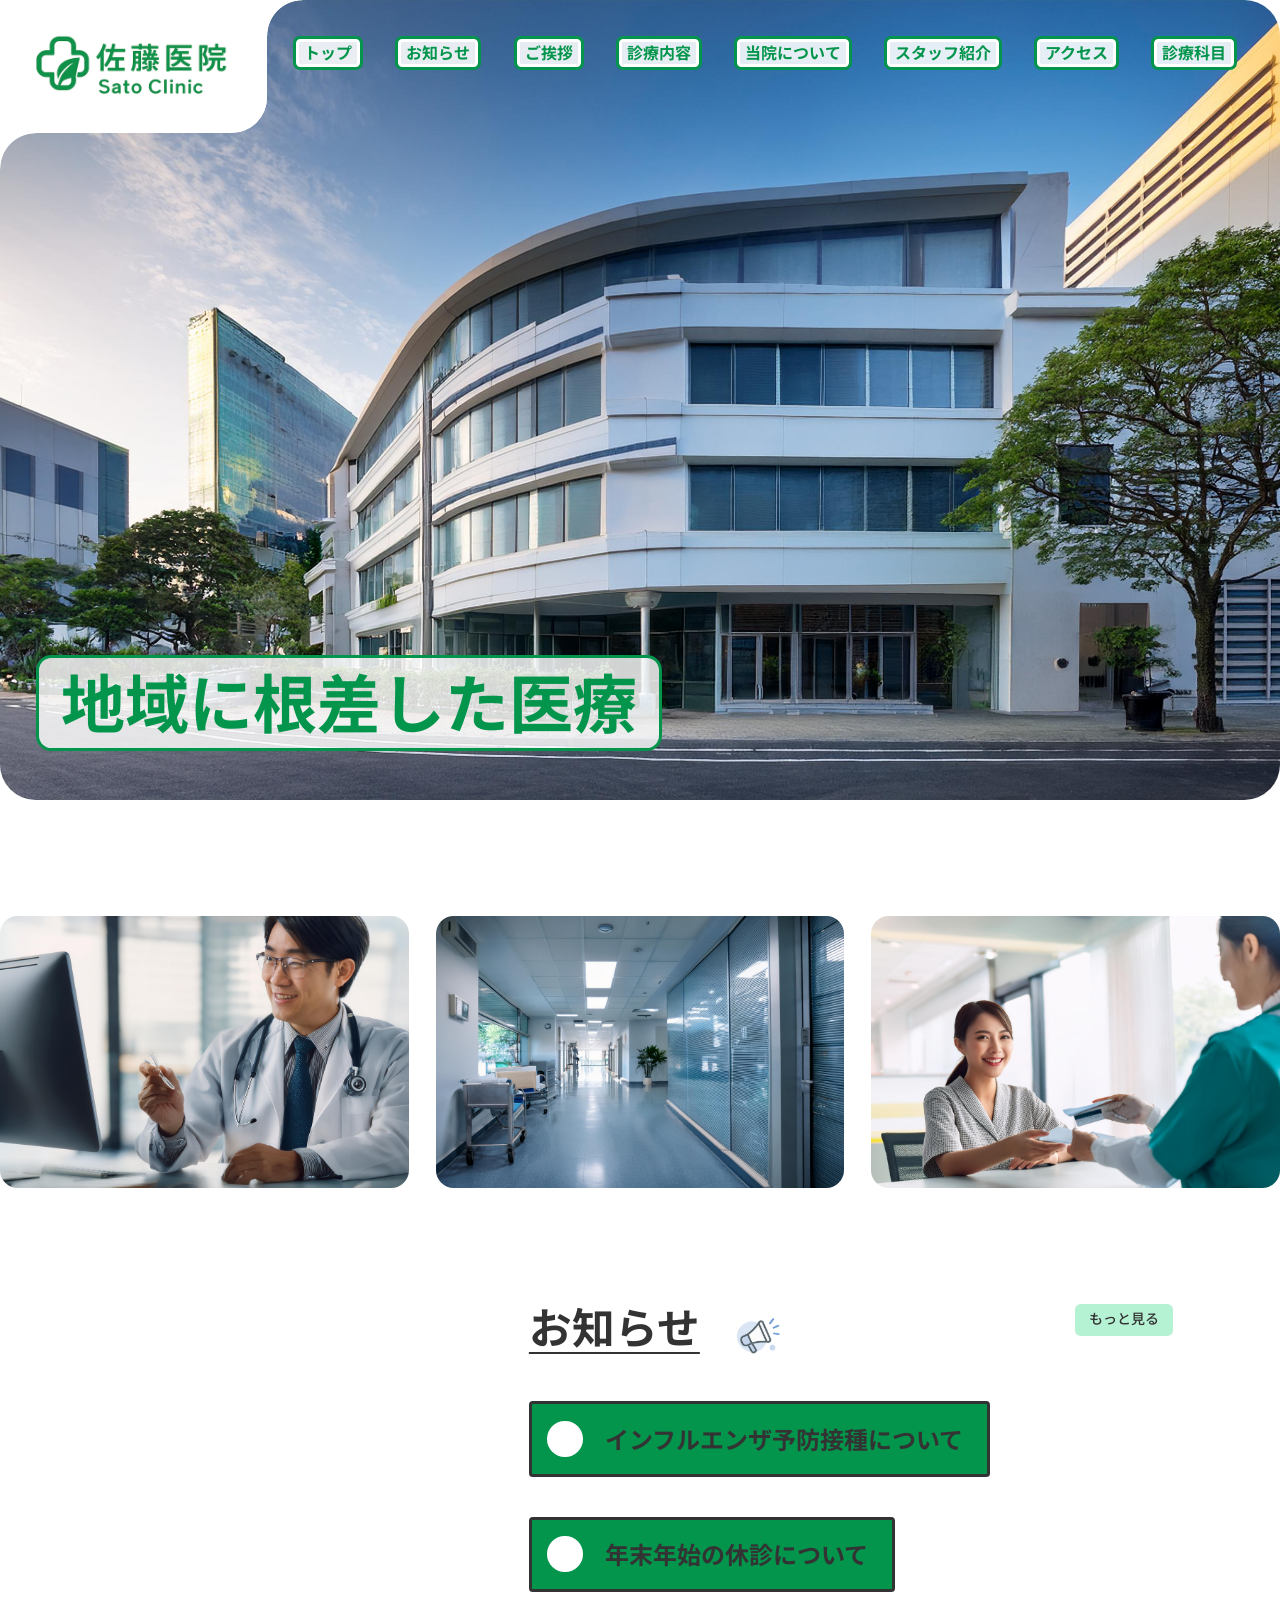
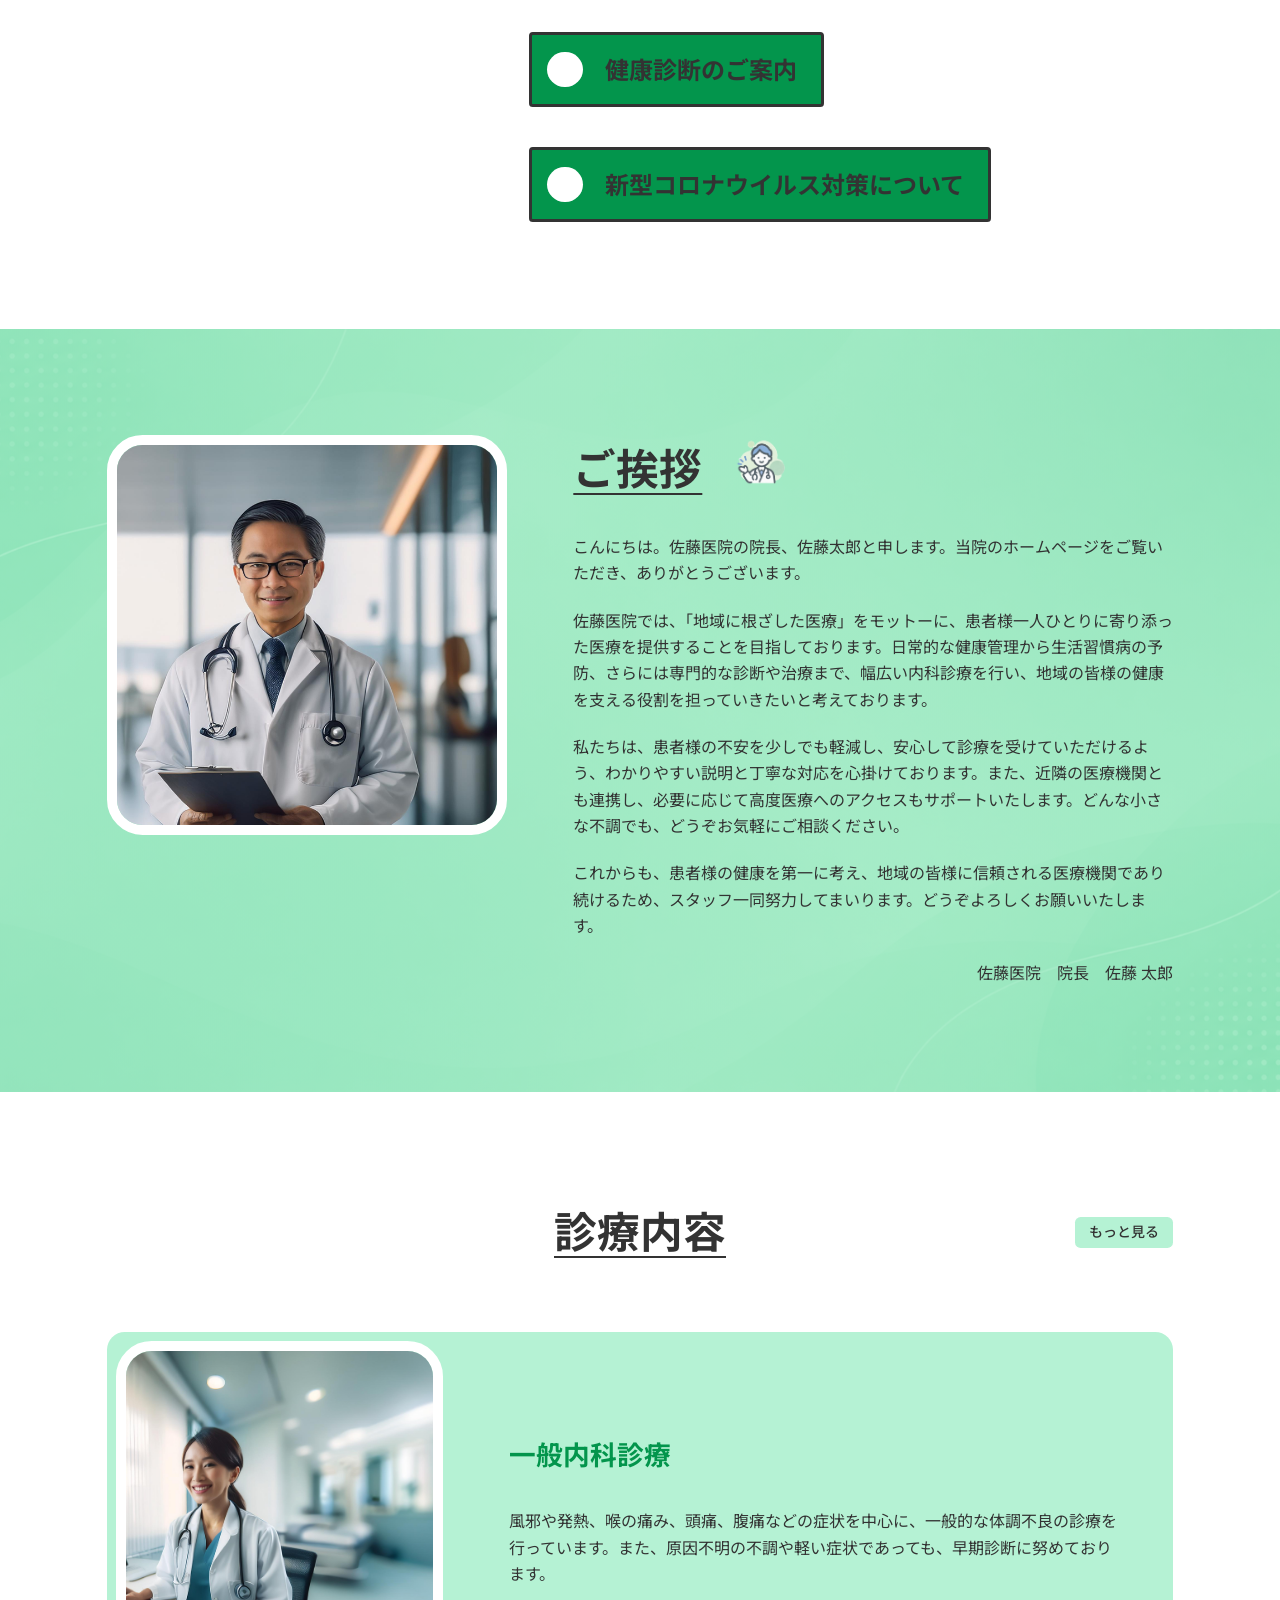
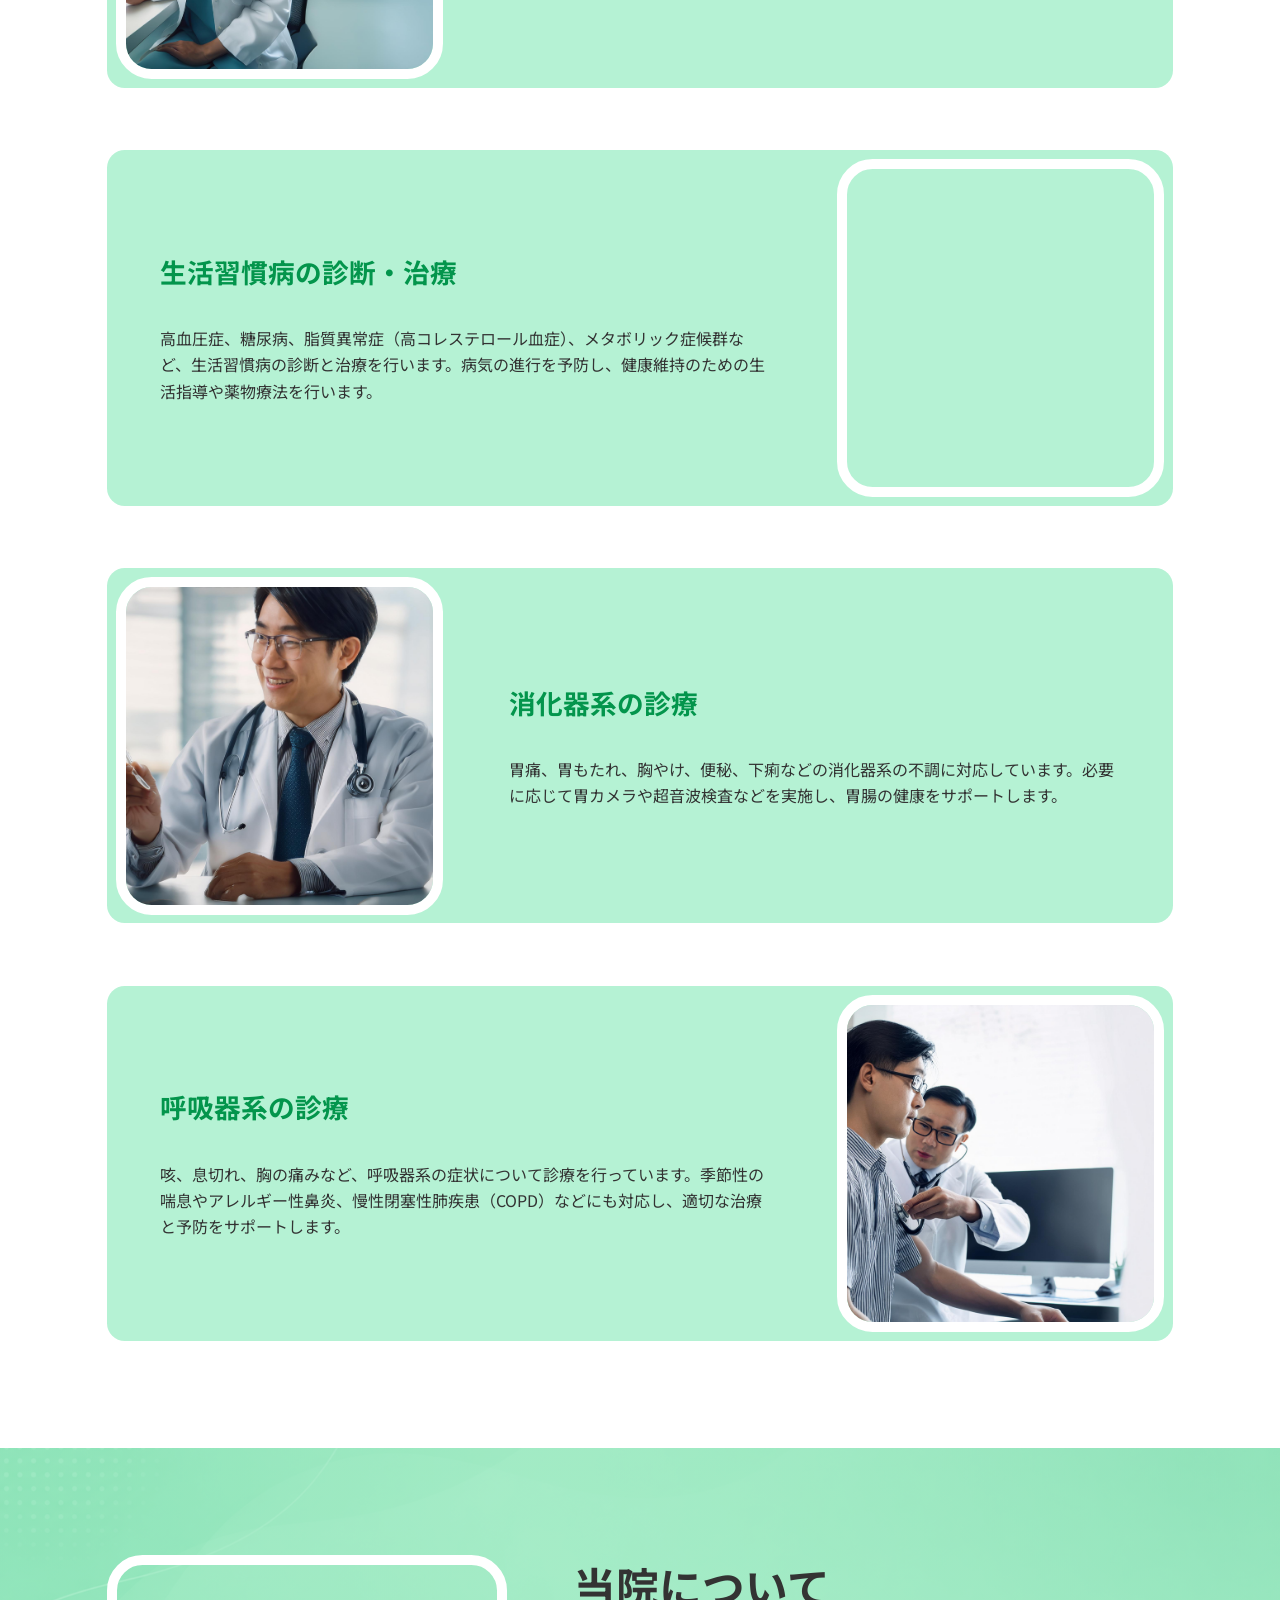
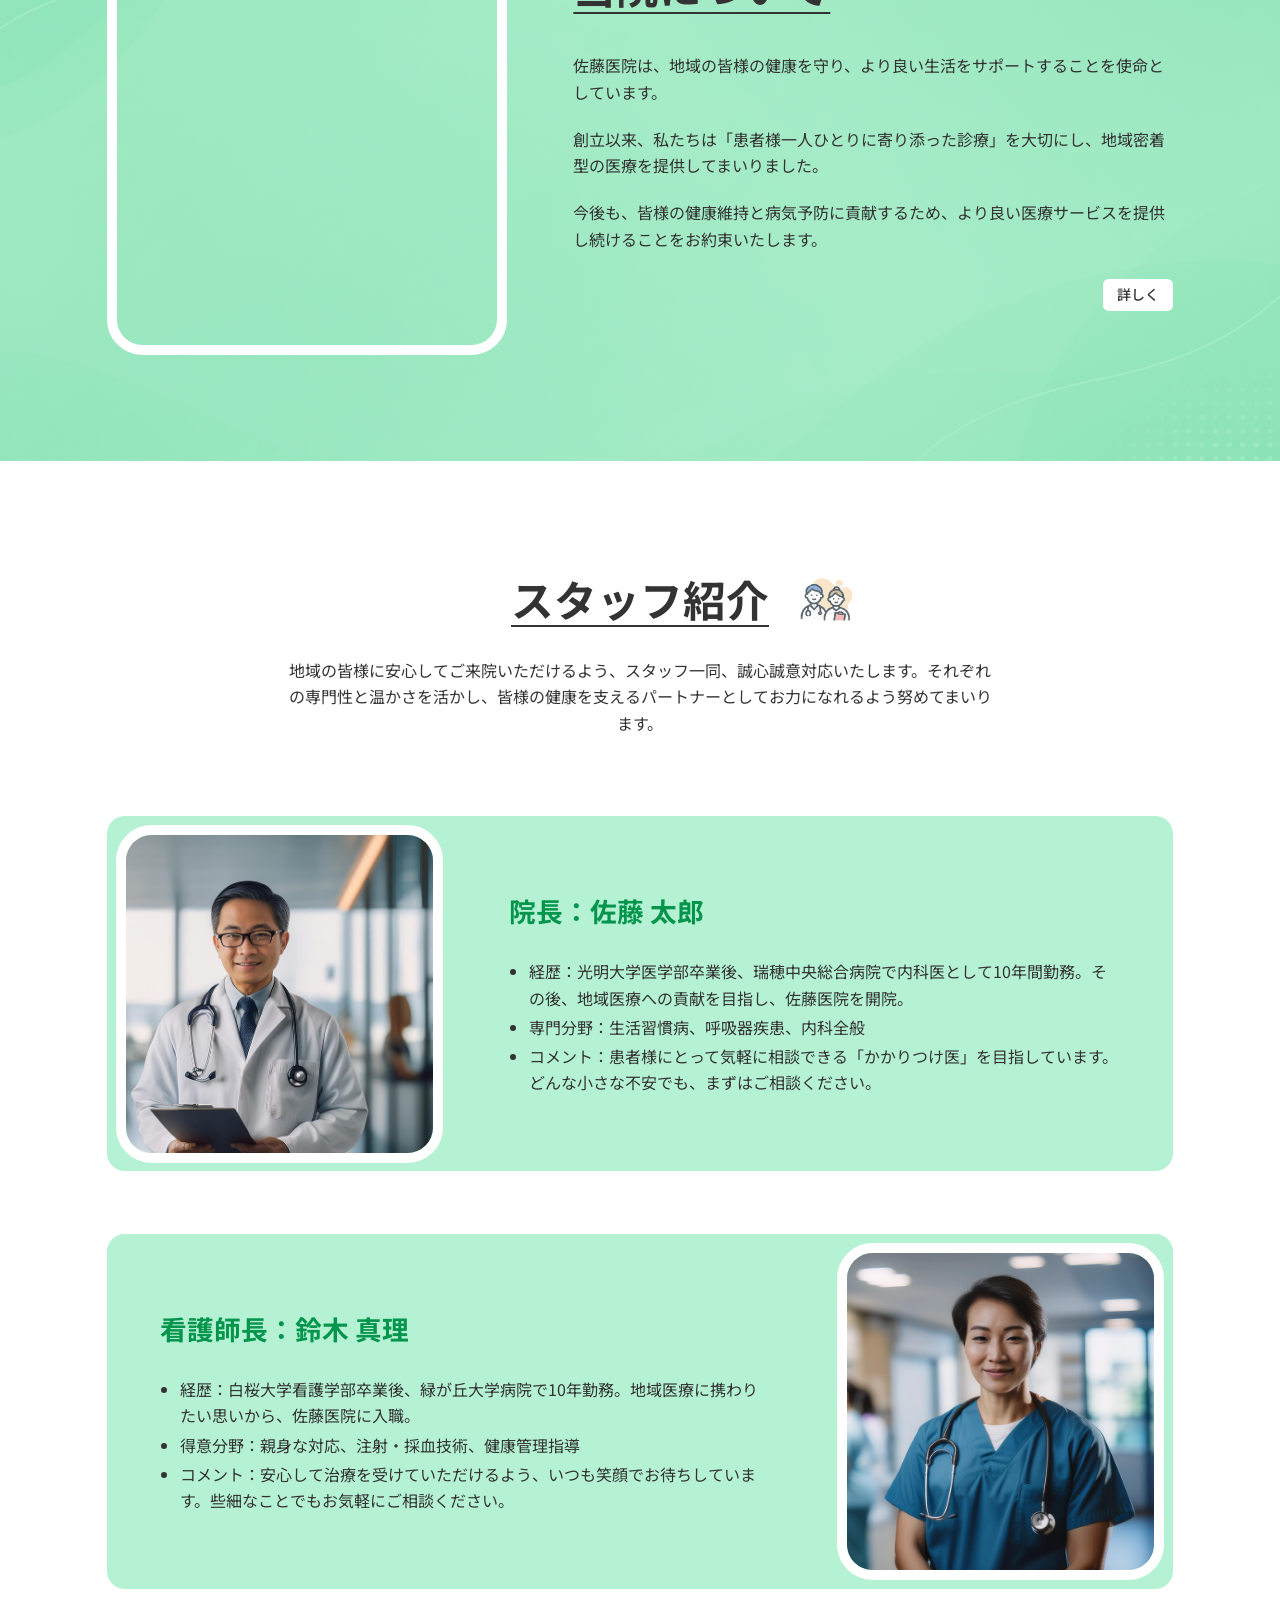
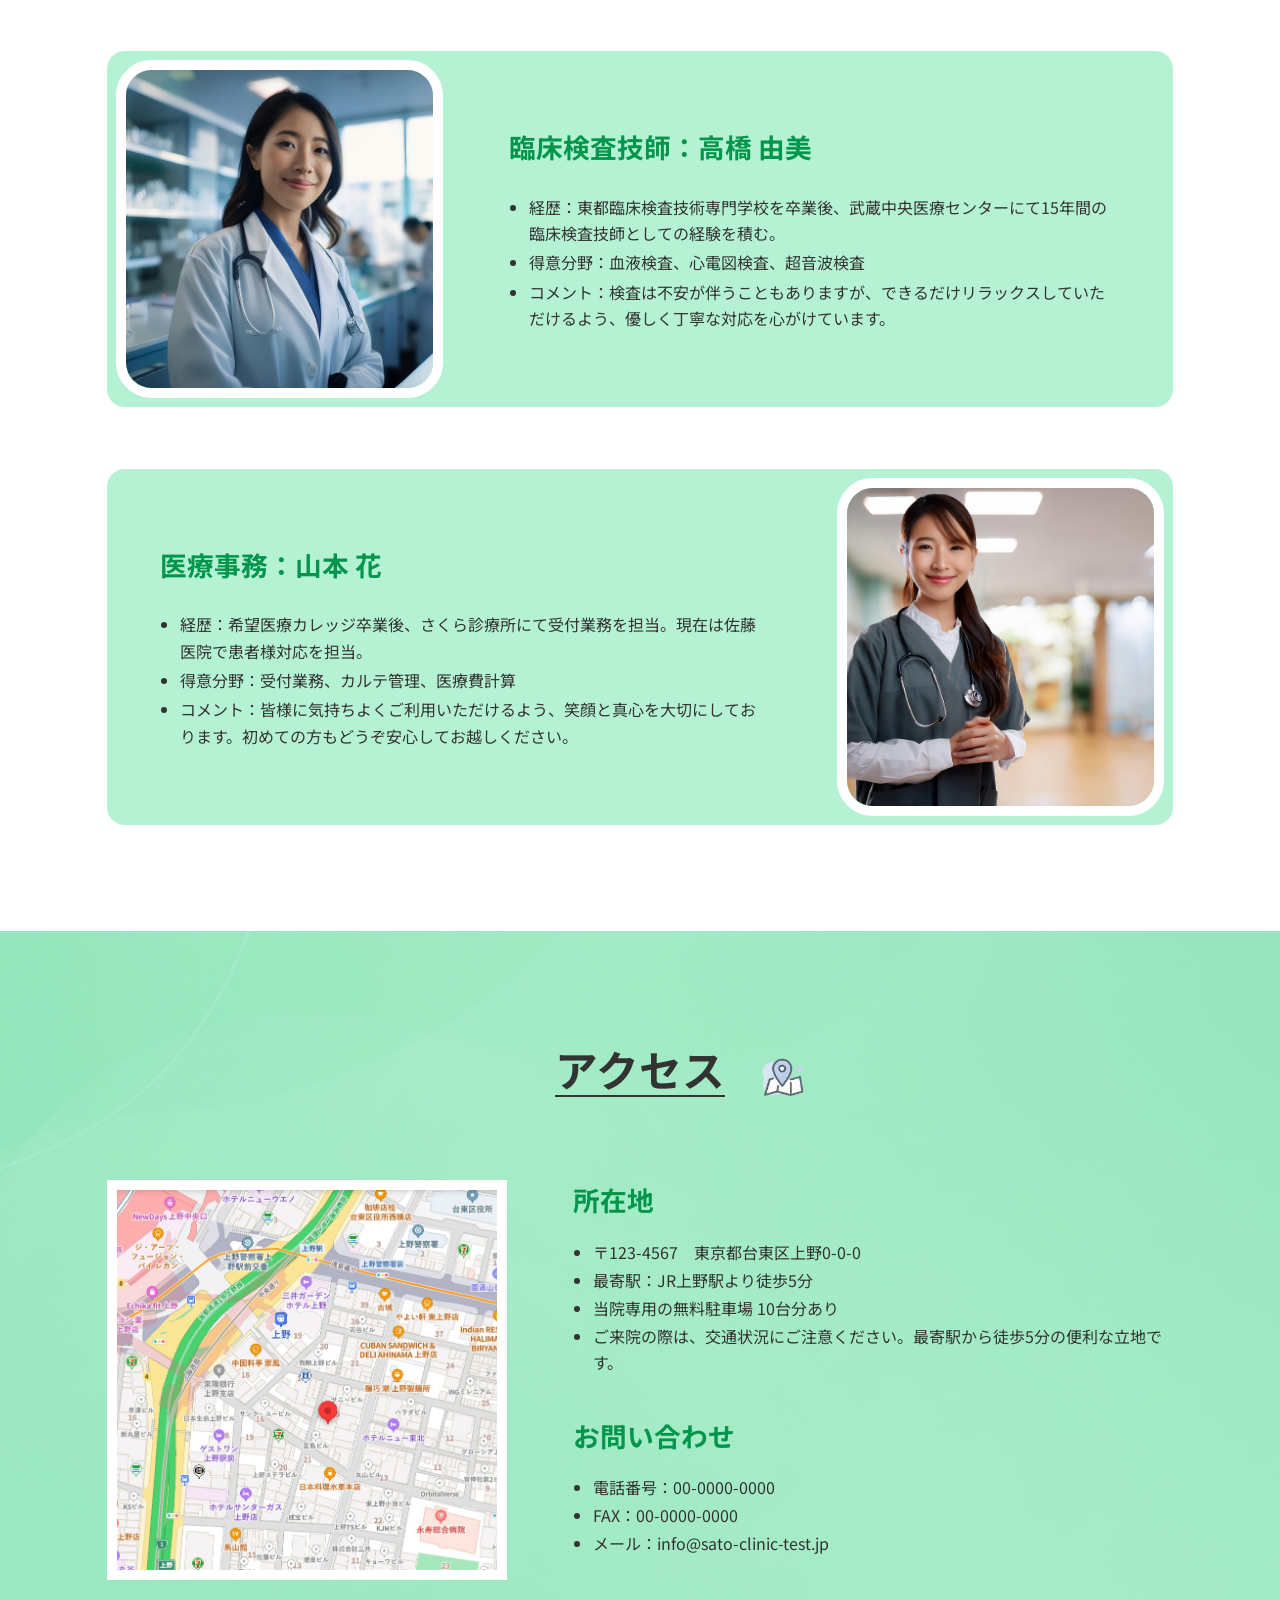
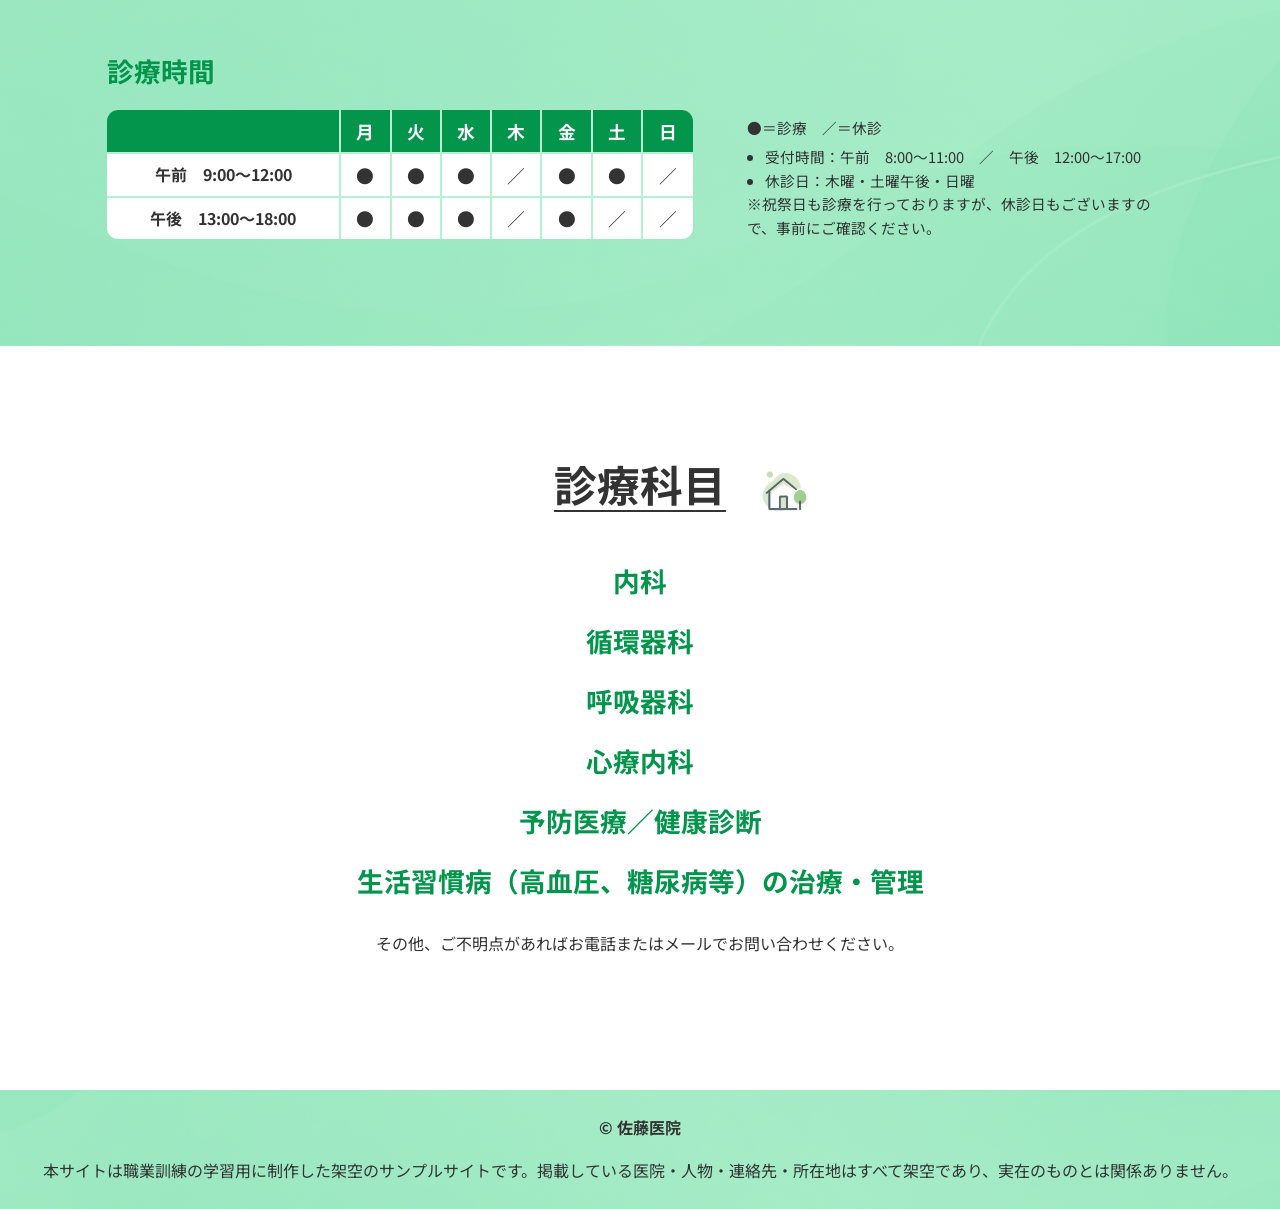
==== index.html @ 30ee6adb "スマホカルーセル化、デスクトップ版はフェードアップ化" ====
<!DOCTYPE html>
<html lang="ja">

<head>
  <meta charset="UTF-8">
  <meta name="viewport" content="width=device-width, initial-scale=1">
  <meta name="robots" content="noindex, nofollow">
  <meta name="description" content="佐藤医院の診療内容、スタッフ、診療時間・アクセスをご紹介する、職業訓練用の架空サンプルサイトです。">
  <title>佐藤医院 | 地域に根差した医療</title>
  <link rel="icon" href="./assets/images/Logo/logo.png" type="image/png">
  <link rel="stylesheet" href="./css/style.css">
  <script src="./assets/js/script.js" defer></script>
</head>

<body>
  <a class="skip-link" href="#main-content">本文へ移動</a>
  <header class="site-header">
    <a class="brand" href="#top" aria-label="佐藤医院 トップへ"><img src="./assets/images/Logo/logo.png" alt="佐藤医院 Sato Clinic"
        width="500" height="150" decoding="async"></a>
    <nav class="desktop-nav" aria-label="メインメニュー">
      <ul>
        <li><a href="#top">トップ</a></li>
        <li><a href="#news">お知らせ</a></li>
        <li><a href="#greeting">ご挨拶</a></li>
        <li><a href="#services">診療内容</a></li>
        <li><a href="#about">当院について</a></li>
        <li><a href="#staff">スタッフ紹介</a></li>
        <li><a href="#access">アクセス</a></li>
        <li><a href="#departments">診療科目</a></li>
      </ul>
    </nav>
    <details class="mobile-menu">
      <summary class="menu-trigger"><span class="visually-hidden">メニューを開閉</span><span class="menu-bars"
          aria-hidden="true"></span></summary>
      <nav class="mobile-nav" aria-label="スマホ用メニュー">
        <ul>
          <li><a href="#top">トップ</a></li>
          <li><a href="#news">お知らせ</a></li>
          <li><a href="#greeting">ご挨拶</a></li>
          <li><a href="#services">診療内容</a></li>
          <li><a href="#about">当院について</a></li>
          <li><a href="#staff">スタッフ紹介</a></li>
          <li><a href="#access">アクセス</a></li>
          <li><a href="#departments">診療科目</a></li>
        </ul>
      </nav>
    </details>
  </header>

  <main id="main-content">
    <!-- ファーストビュー -->
    <section id="top" class="hero" aria-label="佐藤医院のご紹介">
      <img src="./assets/images/Hospital_Exterior/hospital_1.jpg" alt="青空の下に建つ佐藤医院の外観" fetchpriority="high"
        decoding="async">
      <h1>地域に根差した医療</h1>
    </section>

    <div class="gallery mobile-carousel" role="region" aria-label="診療と院内の様子（写真3枚）" tabindex="0">
      <figure id="gallery-photo-1" class="carousel-slide">
        <img src="./assets/images/Medical_Image/medical_1.jpg" alt="患者様へ丁寧に説明する医師" loading="lazy" decoding="async"
          class="fade-up">
      </figure>
      <figure id="gallery-photo-2" class="carousel-slide">
        <img src="./assets/images/Hospital_Exterior/hospital_5.jpg" alt="清潔で明るい院内の通路" loading="lazy" decoding="async"
          class="fade-up">
      </figure>
      <figure id="gallery-photo-3" class="carousel-slide">
        <img src="./assets/images/Infomation_Image/information_4.jpg" alt="笑顔で患者様を迎える受付" loading="lazy" decoding="async"
          class="fade-up">
      </figure>
    </div>
    <nav class="carousel-navigation" aria-label="診療と院内の写真を選ぶ">
      <ul>
        <li><a href="#gallery-photo-1" aria-label="写真1：診療の様子"></a></li>
        <li><a href="#gallery-photo-2" aria-label="写真2：院内の通路"></a></li>
        <li><a href="#gallery-photo-3" aria-label="写真3：受付の様子"></a></li>
      </ul>
    </nav>

    <!-- お知らせ：見出しを押すと本文が開きます。 -->
    <section id="news" class="news">
      <div class="content news-grid">
        <img src="./assets/images/Hospital_Exterior/Mask group.png" alt="設備が整った院内の診察室" class="news-photo fade-up" loading="lazy"
          decoding="async">
        <div class="news-content">
          <div class="section-heading">
            <h2>お知らせ</h2><span class="heading-icon" aria-hidden="true"><img src="./assets/images/icons/02_news.png"
                alt="" loading="lazy" decoding="async"></span>
          </div>
          <ul class="news-list">
            <li>
              <details class="news-item">
                <summary>インフルエンザ予防接種について</summary>
                <div class="news-description">
                  <p>今年もインフルエンザの予防接種を開始いたしました。予約制となっておりますので、お電話または受付にてご予約をお願いいたします。例年、予約が集中しやすいため、早めのご予約をおすすめいたします。</p>
                </div>
              </details>
            </li>
            <li>
              <details class="news-item">
                <summary>年末年始の休診について</summary>
                <div class="news-description">
                  <p>年末年始の休診日は、12月29日（金）〜1月4日（木）となります。年始は1月5日（金）より通常診療を再開いたします。皆様にはご不便をおかけしますが、何卒ご了承くださいますようお願いいたします。
                  </p>
                </div>
              </details>
            </li>
            <li>
              <details class="news-item">
                <summary>健康診断のご案内</summary>
                <div class="news-description">
                  <p>今年も健康診断を実施しております。定期的な健康チェックは、病気の早期発見・予防にとても重要です。各種健康診断メニューをご用意しておりますので、ご希望の方はお電話にてお申し込みください。</p>
                </div>
              </details>
            </li>
            <li>
              <details class="news-item">
                <summary>新型コロナウイルス対策について</summary>
                <div class="news-description">
                  <p>
                    当院では引き続き、新型コロナウイルス感染症対策を徹底しております。ご来院の際には、マスクの着用、手指消毒にご協力をお願いいたします。また、発熱や風邪症状のある方は、事前にお電話でご相談いただけるとスムーズにご案内が可能です。
                  </p>
                </div>
              </details>
            </li>
          </ul>
          <div class="news-more"><a class="more-button" href="./news.html">もっと見る<span
                class="visually-hidden">：お知らせ一覧へ</span></a></div>
        </div>
      </div>
    </section>

    <!-- ご挨拶 -->
    <section id="greeting" class="greeting green-panel">
      <div class="content greeting-grid">
        <div class="greeting-photo photo-sato-taro fade-up"><img
            src="./assets/images/Doctor_Image/sato_taro.jpg" alt="院長 佐藤太郎" loading="lazy" decoding="async"></div>
        <div class="section-heading">
          <h2>ご挨拶</h2><span class="heading-icon heading-icon--greeting" aria-hidden="true"><img
              src="./assets/images/icons/greeting.png" alt="" loading="lazy" decoding="async"></span>
        </div>
        <div class="greeting-copy">
          <p>こんにちは。佐藤医院の院長、佐藤太郎と申します。当院のホームページをご覧いただき、ありがとうございます。</p>
          <p>
            佐藤医院では、「地域に根ざした医療」をモットーに、患者様一人ひとりに寄り添った医療を提供することを目指しております。日常的な健康管理から生活習慣病の予防、さらには専門的な診断や治療まで、幅広い内科診療を行い、地域の皆様の健康を支える役割を担っていきたいと考えております。
          </p>
          <p>
            私たちは、患者様の不安を少しでも軽減し、安心して診療を受けていただけるよう、わかりやすい説明と丁寧な対応を心掛けております。また、近隣の医療機関とも連携し、必要に応じて高度医療へのアクセスもサポートいたします。どんな小さな不調でも、どうぞお気軽にご相談ください。
          </p>
          <p>これからも、患者様の健康を第一に考え、地域の皆様に信頼される医療機関であり続けるため、スタッフ一同努力してまいります。どうぞよろしくお願いいたします。</p>
          <p class="signature">佐藤医院　院長　佐藤 太郎</p>
        </div>
      </div>
    </section>

    <!-- 診療内容：PCは左右交互、スマホは写真→文章の順に表示。 -->
    <section id="services" class="services">
      <div class="content section-content">
        <div class="section-heading section-heading--center">
          <h2>診療内容</h2><span class="heading-icon" aria-hidden="true"><img src="./assets/images/icons/03_services.png"
              alt="" loading="lazy" decoding="async"></span>
        </div>
        <div class="feature-list">
          <article class="feature-card">
            <div class="feature-photo photo-medical-4"><img src="./assets/images/Medical_Image/medical_4.jpg"
                alt="患者様と向き合って診療する医師" loading="lazy" decoding="async"></div>
            <div class="feature-copy">
              <h3>一般内科診療</h3>
              <p>風邪や発熱、喉の痛み、頭痛、腹痛などの症状を中心に、一般的な体調不良の診療を行っています。また、原因不明の不調や軽い症状であっても、早期診断に努めております。</p>
            </div>
          </article>
          <article class="feature-card">
            <div class="feature-photo photo-medical-6"><img src="./assets/images/Medical_Image/medical_6.jpg"
                alt="聴診器で診察する医師" loading="lazy" decoding="async"></div>
            <div class="feature-copy">
              <h3>生活習慣病の診断・治療</h3>
              <p>高血圧症、糖尿病、脂質異常症（高コレステロール血症）、メタボリック症候群など、生活習慣病の診断と治療を行います。病気の進行を予防し、健康維持のための生活指導や薬物療法を行います。</p>
            </div>
          </article>
          <article class="feature-card">
            <div class="feature-photo photo-medical-1"><img src="./assets/images/Medical_Image/medical_1.jpg"
                alt="検査結果を説明する医師" loading="lazy" decoding="async"></div>
            <div class="feature-copy">
              <h3>消化器系の診療</h3>
              <p>胃痛、胃もたれ、胸やけ、便秘、下痢などの消化器系の不調に対応しています。必要に応じて胃カメラや超音波検査などを実施し、胃腸の健康をサポートします。</p>
            </div>
          </article>
          <article class="feature-card">
            <div class="feature-photo photo-medical-5"><img src="./assets/images/Medical_Image/medical_5.jpg"
                alt="患者様の呼吸の状態を確認する医師" loading="lazy" decoding="async"></div>
            <div class="feature-copy">
              <h3>呼吸器系の診療</h3>
              <p>咳、息切れ、胸の痛みなど、呼吸器系の症状について診療を行っています。季節性の喘息やアレルギー性鼻炎、慢性閉塞性肺疾患（COPD）などにも対応し、適切な治療と予防をサポートします。</p>
            </div>
          </article>
        </div>
        <div class="section-more"><a class="more-button" href="./services.html">もっと見る<span
              class="visually-hidden">：診療内容一覧へ</span></a></div>
      </div>
    </section>

    <!-- 当院について -->
    <section id="about" class="about green-panel">
      <div class="content about-grid">
        <div class="about-photo photo-firstView"><img src="./assets/images/Doctor_Image/firstView.jpg" alt="患者様と笑顔で話す医師"
            loading="lazy" decoding="async"></div>
        <div class="about-copy">
          <div class="section-heading">
            <h2>当院について</h2><span class="heading-icon" aria-hidden="true"><img src="./assets/images/icons/04_about.png"
                alt="" loading="lazy" decoding="async"></span>
          </div>
          <p>佐藤医院は、地域の皆様の健康を守り、より良い生活をサポートすることを使命としています。</p>
          <p>創立以来、私たちは「患者様一人ひとりに寄り添った診療」を大切にし、地域密着型の医療を提供してまいりました。</p>
          <p>今後も、皆様の健康維持と病気予防に貢献するため、より良い医療サービスを提供し続けることをお約束いたします。</p>
          <div class="about-more"><a class="more-button" href="./about.html">詳しく<span
                class="visually-hidden">：当院の診療方針と理念へ</span></a></div>
        </div>
      </div>
    </section>

    <!-- スタッフ紹介 -->
    <section id="staff" class="staff">
      <div class="content">
        <div class="section-heading section-heading--center">
          <h2>スタッフ紹介</h2><span class="heading-icon" aria-hidden="true"><img src="./assets/images/icons/06_staff.png"
              alt="" loading="lazy" decoding="async"></span>
        </div>
        <p class="staff-intro">
          地域の皆様に安心してご来院いただけるよう、スタッフ一同、誠心誠意対応いたします。それぞれの専門性と温かさを活かし、皆様の健康を支えるパートナーとしてお力になれるよう努めてまいります。</p>
        <div class="feature-list mobile-carousel" role="region" aria-label="スタッフ紹介（4名）" tabindex="0">
          <article id="staff-sato-taro" class="feature-card carousel-slide">
            <div class="feature-photo photo-sato-taro"><img src="./assets/images/Doctor_Image/sato_taro.jpg"
                alt="院長：佐藤 太郎" loading="lazy" decoding="async"></div>
            <div class="feature-copy">
              <h3>院長：佐藤 太郎</h3>
              <ul class="staff-details">
                <li>経歴：光明大学医学部卒業後、瑞穂中央総合病院で内科医として10年間勤務。その後、地域医療への貢献を目指し、佐藤医院を開院。</li>
                <li>専門分野：生活習慣病、呼吸器疾患、内科全般</li>
                <li>コメント：患者様にとって気軽に相談できる「かかりつけ医」を目指しています。どんな小さな不安でも、まずはご相談ください。</li>
              </ul>
            </div>
          </article>
          <article id="staff-suzuki-mari" class="feature-card carousel-slide">
            <div class="feature-photo photo-suzuki-mari"><img src="./assets/images/Doctor_Image/suzuki_mari.jpg"
                alt="看護師長：鈴木 真理" loading="lazy" decoding="async"></div>
            <div class="feature-copy">
              <h3>看護師長：鈴木 真理</h3>
              <ul class="staff-details">
                <li>経歴：白桜大学看護学部卒業後、緑が丘大学病院で10年勤務。地域医療に携わりたい思いから、佐藤医院に入職。</li>
                <li>得意分野：親身な対応、注射・採血技術、健康管理指導</li>
                <li>コメント：安心して治療を受けていただけるよう、いつも笑顔でお待ちしています。些細なことでもお気軽にご相談ください。</li>
              </ul>
            </div>
          </article>
          <article id="staff-takahashi-yumi" class="feature-card carousel-slide">
            <div class="feature-photo photo-takahashi-yumi"><img src="./assets/images/Doctor_Image/takahashi_yumi.jpg"
                alt="臨床検査技師：高橋 由美" loading="lazy" decoding="async"></div>
            <div class="feature-copy">
              <h3>臨床検査技師：高橋 由美</h3>
              <ul class="staff-details">
                <li>経歴：東都臨床検査技術専門学校を卒業後、武蔵中央医療センターにて15年間の臨床検査技師としての経験を積む。</li>
                <li>得意分野：血液検査、心電図検査、超音波検査</li>
                <li>コメント：検査は不安が伴うこともありますが、できるだけリラックスしていただけるよう、優しく丁寧な対応を心がけています。</li>
              </ul>
            </div>
          </article>
          <article id="staff-yamamoto-hana" class="feature-card carousel-slide">
            <div class="feature-photo photo-yamamoto-hana"><img src="./assets/images/Doctor_Image/yamamoto_hana.jpg"
                alt="医療事務：山本 花" loading="lazy" decoding="async"></div>
            <div class="feature-copy">
              <h3>医療事務：山本 花</h3>
              <ul class="staff-details">
                <li>経歴：希望医療カレッジ卒業後、さくら診療所にて受付業務を担当。現在は佐藤医院で患者様対応を担当。</li>
                <li>得意分野：受付業務、カルテ管理、医療費計算</li>
                <li>コメント：皆様に気持ちよくご利用いただけるよう、笑顔と真心を大切にしております。初めての方もどうぞ安心してお越しください。</li>
              </ul>
            </div>
          </article>
        </div>
        <nav class="carousel-navigation" aria-label="スタッフを選ぶ">
          <ul>
            <li><a href="#staff-sato-taro" aria-label="院長：佐藤 太郎の紹介を見る"></a></li>
            <li><a href="#staff-suzuki-mari" aria-label="看護師長：鈴木 真理の紹介を見る"></a></li>
            <li><a href="#staff-takahashi-yumi" aria-label="臨床検査技師：高橋 由美の紹介を見る"></a></li>
            <li><a href="#staff-yamamoto-hana" aria-label="医療事務：山本 花の紹介を見る"></a></li>
          </ul>
        </nav>
      </div>
    </section>

    <!-- アクセス：添付された地図素材を使用。診療時間表はHTMLで作成。 -->
    <section id="access" class="access green-panel">
      <div class="content">
        <div class="section-heading section-heading--center">
          <h2>アクセス</h2><span class="heading-icon" aria-hidden="true"><img src="./assets/images/icons/05_access.png"
              alt="" loading="lazy" decoding="async"></span>
        </div>
        <div class="access-grid">
          <a class="map-link" href="./assets/images/map.jpg" target="_blank" rel="noopener"
            aria-label="添付のアクセス地図を拡大する（新しいタブ）">
            <img src="./assets/images/map.jpg" alt="佐藤医院へのアクセス地図（演習用の支給素材）" class="map-image" loading="lazy"
              decoding="async">
          </a>
          <div class="access-copy">
            <h3>所在地</h3>
            <ul class="access-list">
              <li>〒123-4567　東京都台東区上野0-0-0</li>
              <li>最寄駅：JR上野駅より徒歩5分</li>
              <li>当院専用の無料駐車場 10台分あり</li>
              <li>ご来院の際は、交通状況にご注意ください。最寄駅から徒歩5分の便利な立地です。</li>
            </ul>
            <h3 class="contact-title">お問い合わせ</h3>
            <ul class="access-list">
              <li>電話番号：00-0000-0000</li>
              <li>FAX：00-0000-0000</li>
              <li>メール：info@sato-clinic-test.jp</li>
            </ul>
          </div>
        </div>
        <div id="hours" class="hours hours-grid">
          <div class="hours-table-wrap">
            <h3>診療時間</h3>
            <table class="hours-table">
              <caption class="visually-hidden">佐藤医院の曜日別診療時間。●は診療、／は休診です。</caption>
              <colgroup>
                <col class="time-column">
                <col span="7">
              </colgroup>
              <thead>
                <tr>
                  <th scope="col"><span class="visually-hidden">時間帯</span></th>
                  <th scope="col">月</th>
                  <th scope="col">火</th>
                  <th scope="col">水</th>
                  <th scope="col">木</th>
                  <th scope="col">金</th>
                  <th scope="col">土</th>
                  <th scope="col">日</th>
                </tr>
              </thead>
              <tbody>
                <tr>
                  <th scope="row">午前　9:00〜12:00</th>
                  <td>●</td>
                  <td>●</td>
                  <td>●</td>
                  <td class="closed">／</td>
                  <td>●</td>
                  <td>●</td>
                  <td class="closed">／</td>
                </tr>
                <tr>
                  <th scope="row">午後　13:00〜18:00</th>
                  <td>●</td>
                  <td>●</td>
                  <td>●</td>
                  <td class="closed">／</td>
                  <td>●</td>
                  <td class="closed">／</td>
                  <td class="closed">／</td>
                </tr>
              </tbody>
            </table>
          </div>
          <div class="hours-notes">
            <p>●＝診療　／＝休診</p>
            <ul>
              <li>受付時間：午前　8:00〜11:00　／　午後　12:00〜17:00</li>
              <li>休診日：木曜・土曜午後・日曜</li>
            </ul>
            <p>※祝祭日も診療を行っておりますが、休診日もございますので、事前にご確認ください。</p>
          </div>
        </div>
      </div>
    </section>

    <section id="departments" class="departments">
      <div class="section-heading section-heading--center">
        <h2>診療科目</h2><span class="heading-icon" aria-hidden="true"><img src="./assets/images/icons/01_top.png" alt=""
            loading="lazy" decoding="async"></span>
      </div>
      <div class="department-list">
        <p>内科</p>
        <p>循環器科</p>
        <p>呼吸器科</p>
        <p>心療内科</p>
        <p>予防医療／健康診断</p>
        <p>生活習慣病（高血圧、糖尿病等）の治療・管理</p>
      </div>
      <p class="department-note">その他、ご不明点があればお電話またはメールでお問い合わせください。</p>
    </section>
  </main>

  <footer class="site-footer green-panel">
    <p class="copyright">© 佐藤医院</p>
    <p class="sample-notice">本サイトは職業訓練の学習用に制作した架空のサンプルサイトです。掲載している医院・人物・連絡先・所在地はすべて架空であり、実在のものとは関係ありません。</p>
  </footer>
</body>

</html>
---- css/style.css ----
/* 指定の css/style.css から、素材フォルダー内のメインCSSを読み込みます。 */
@import url("../assets/css/style.css");
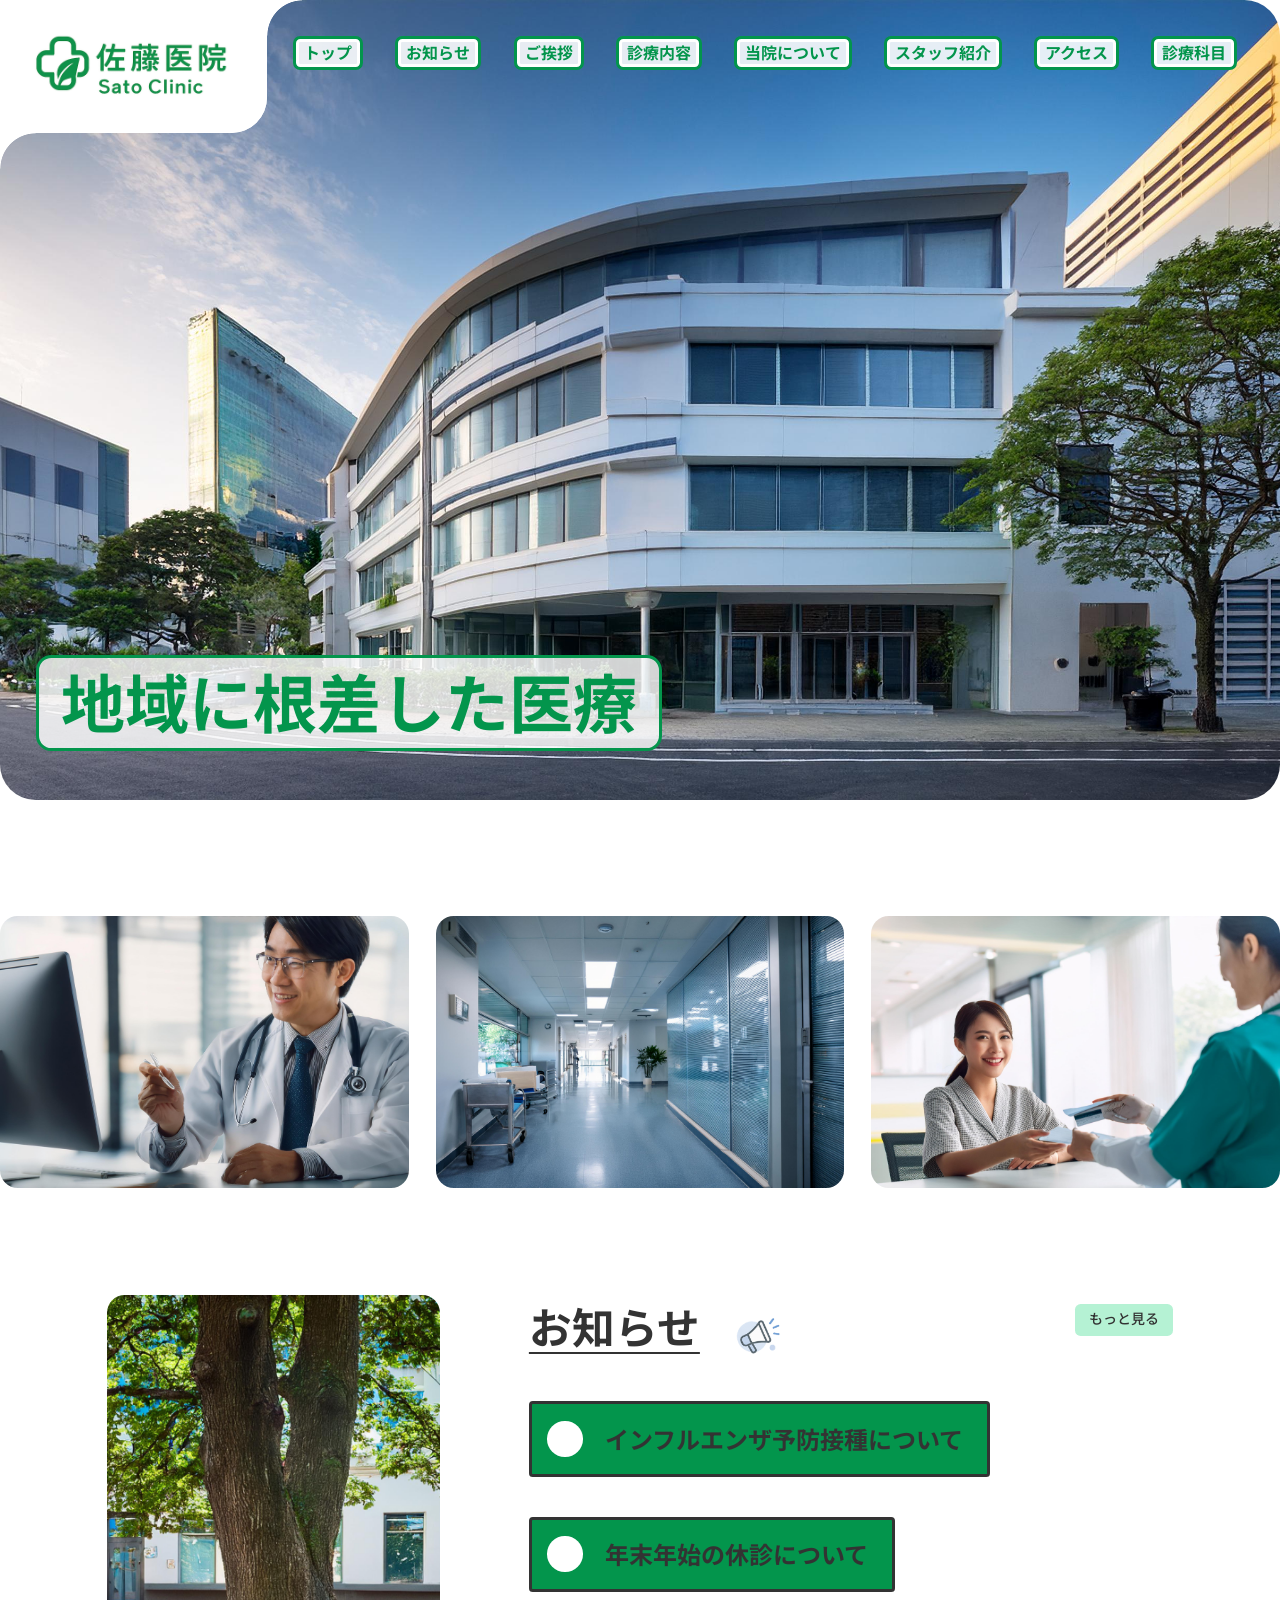
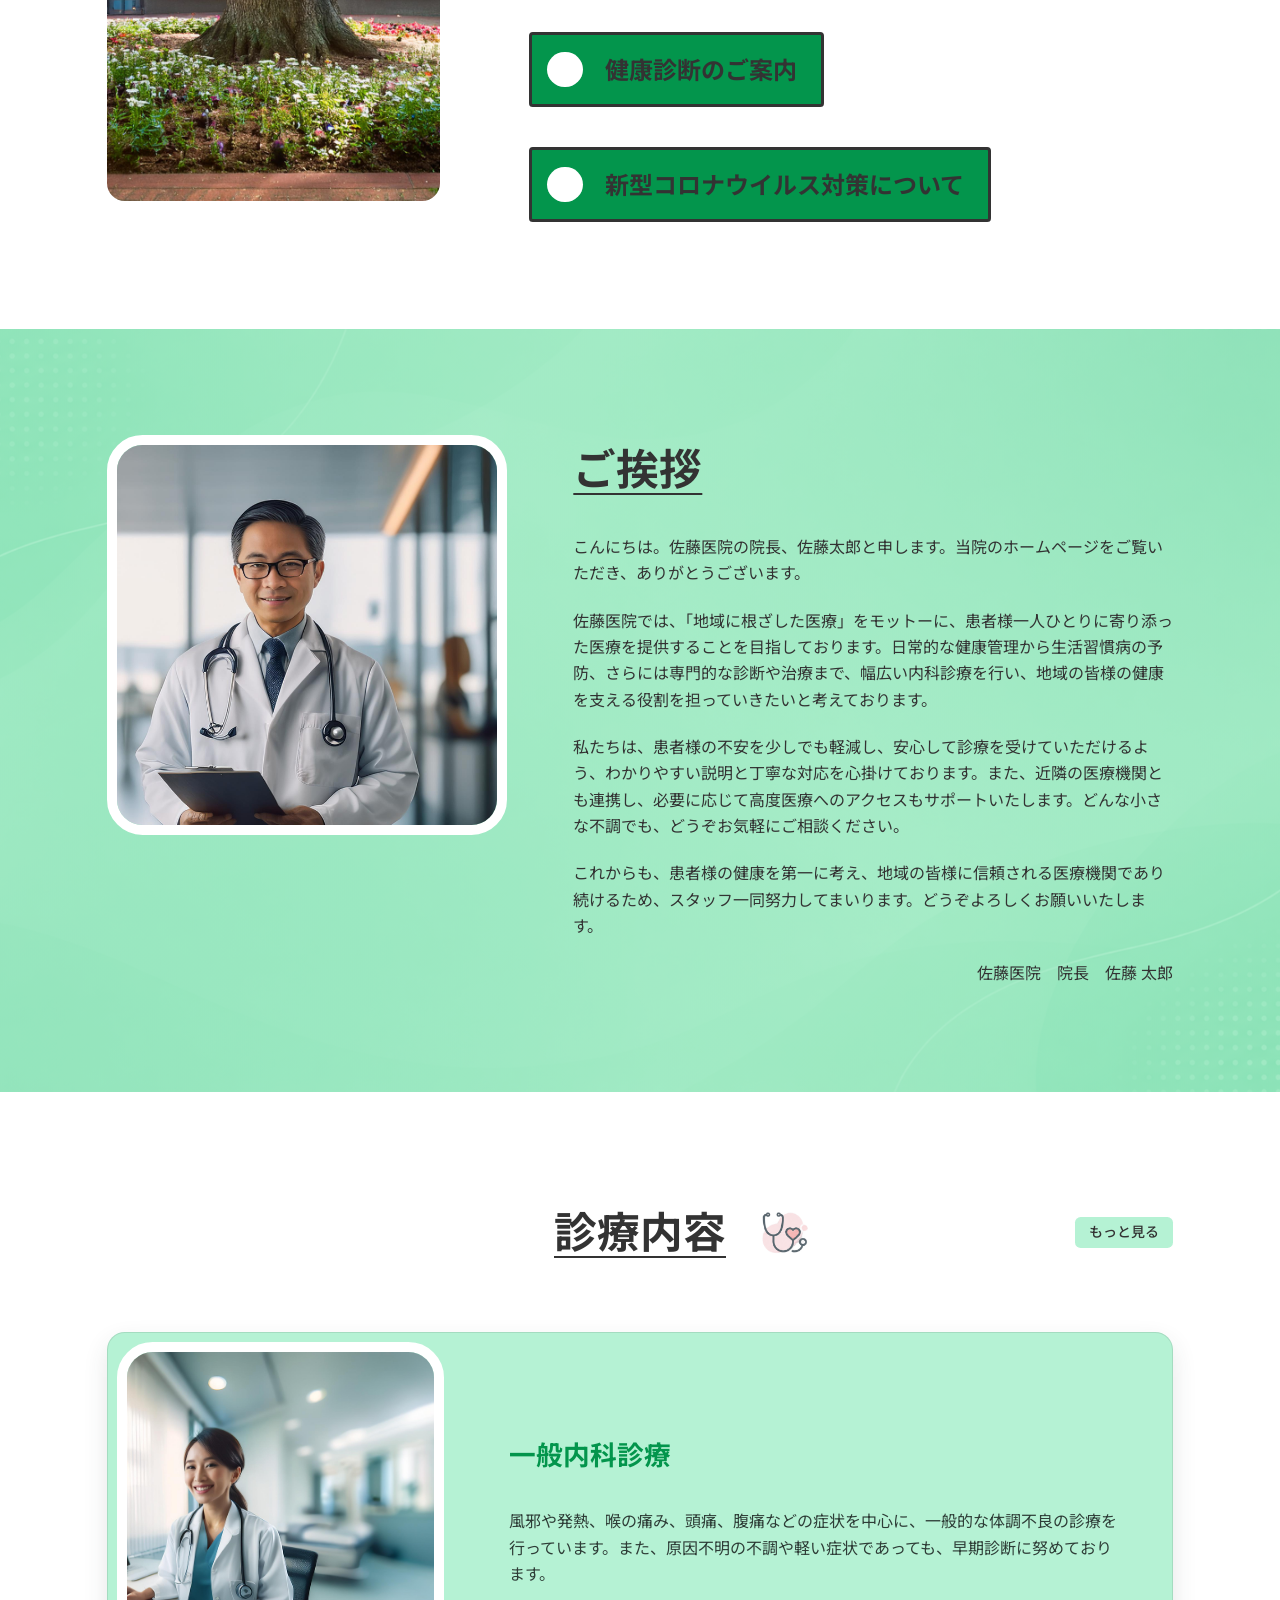
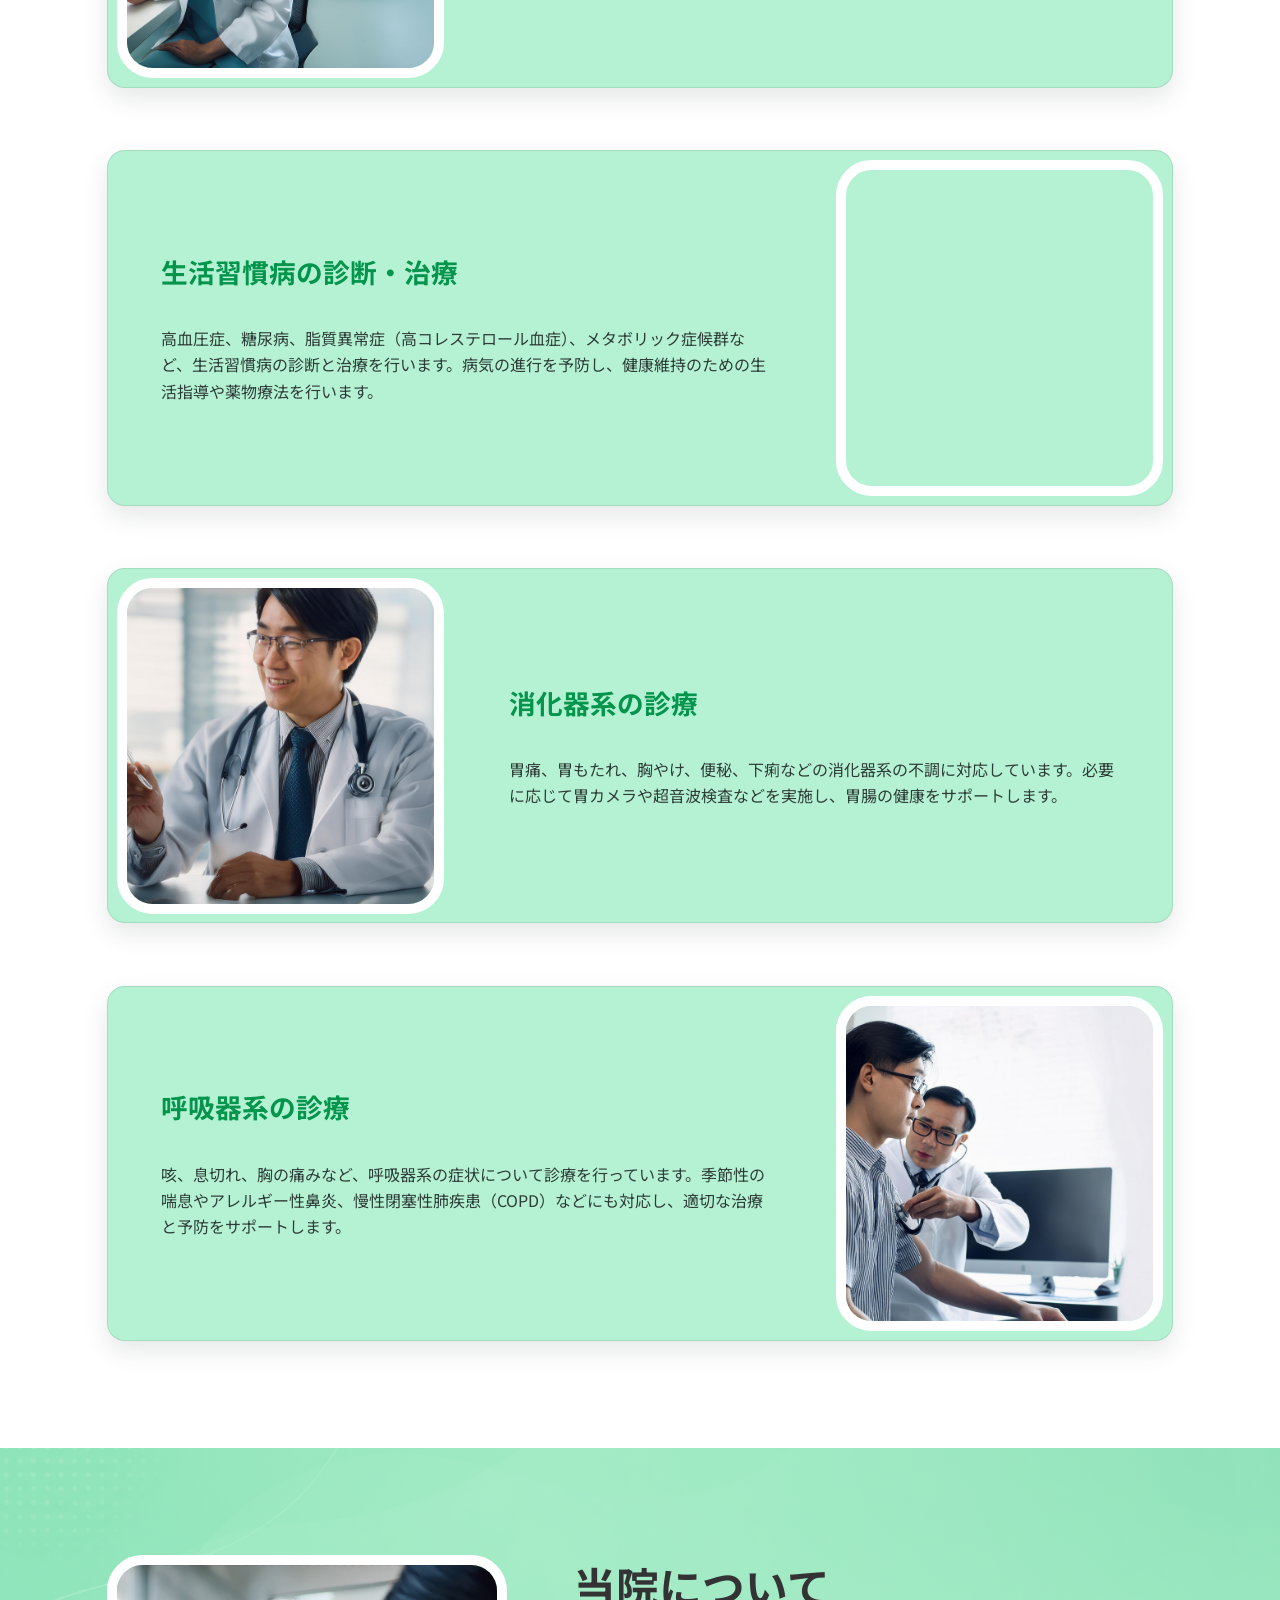
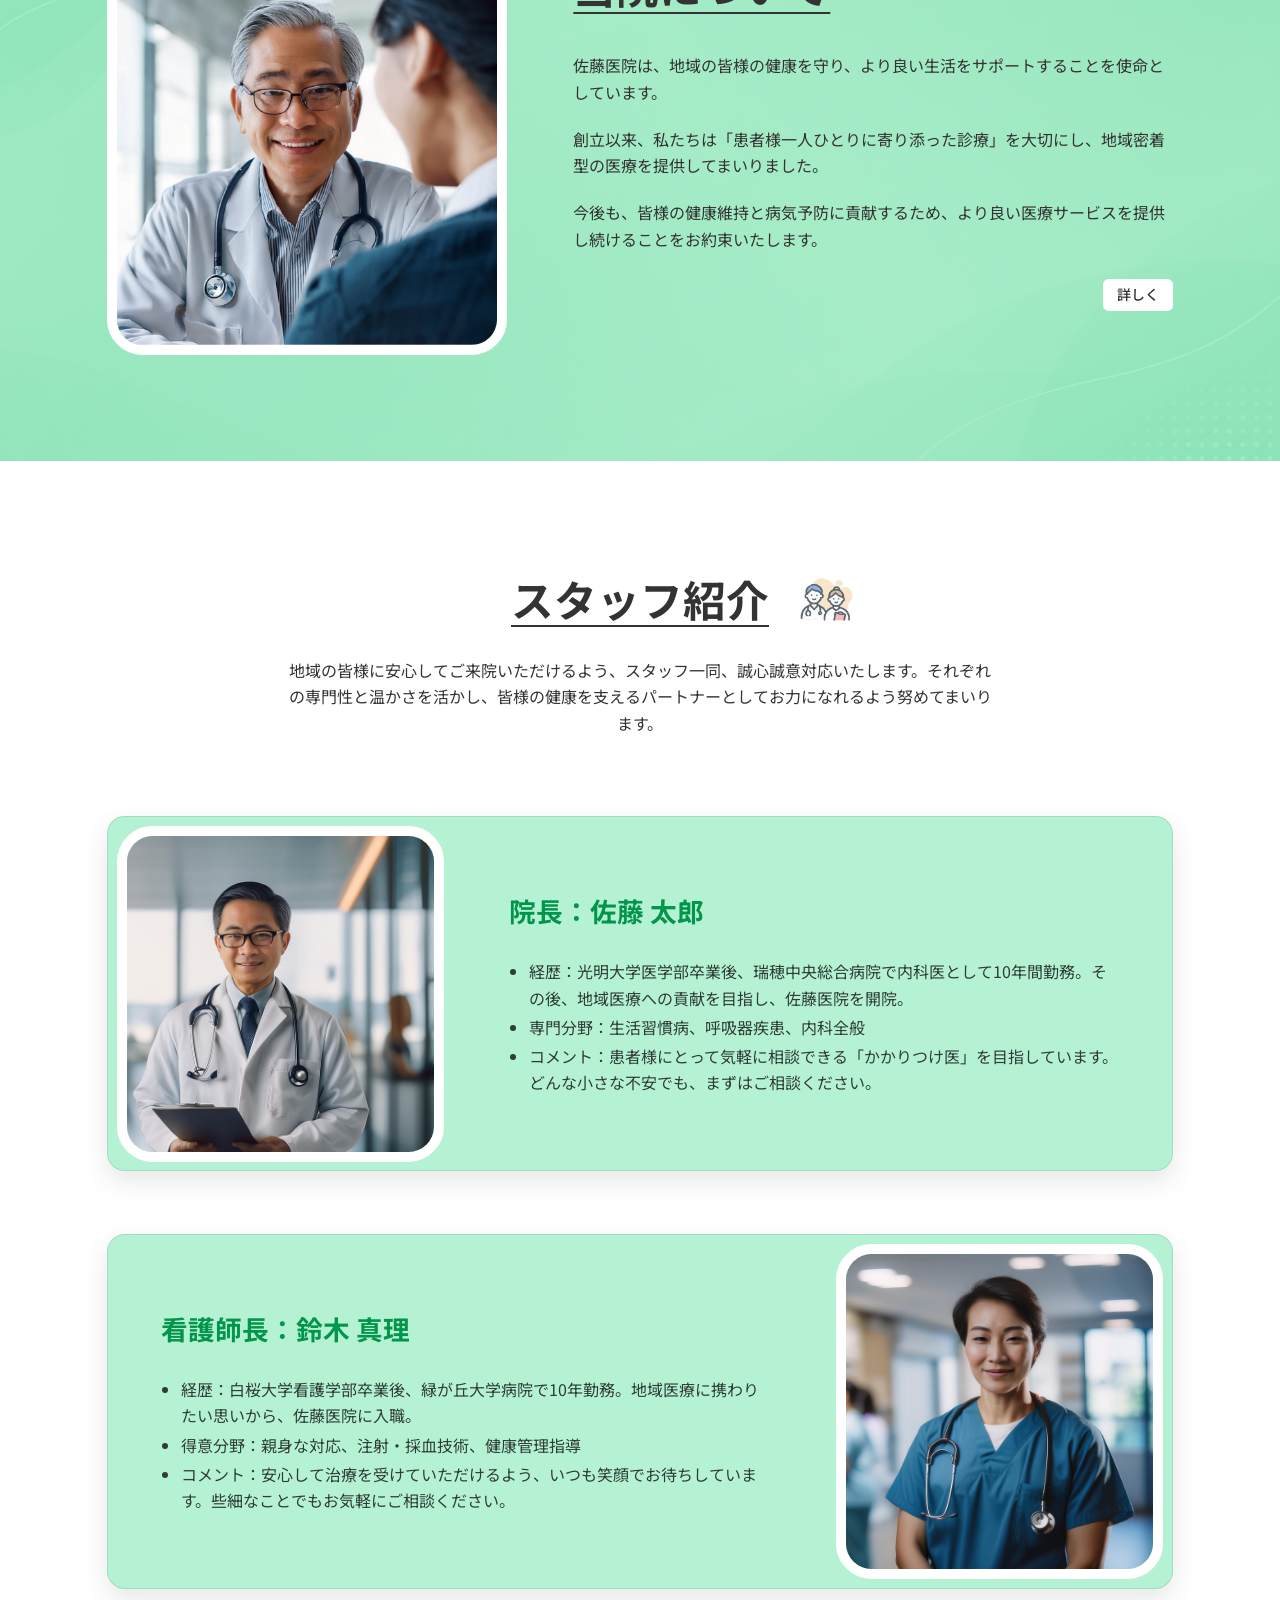
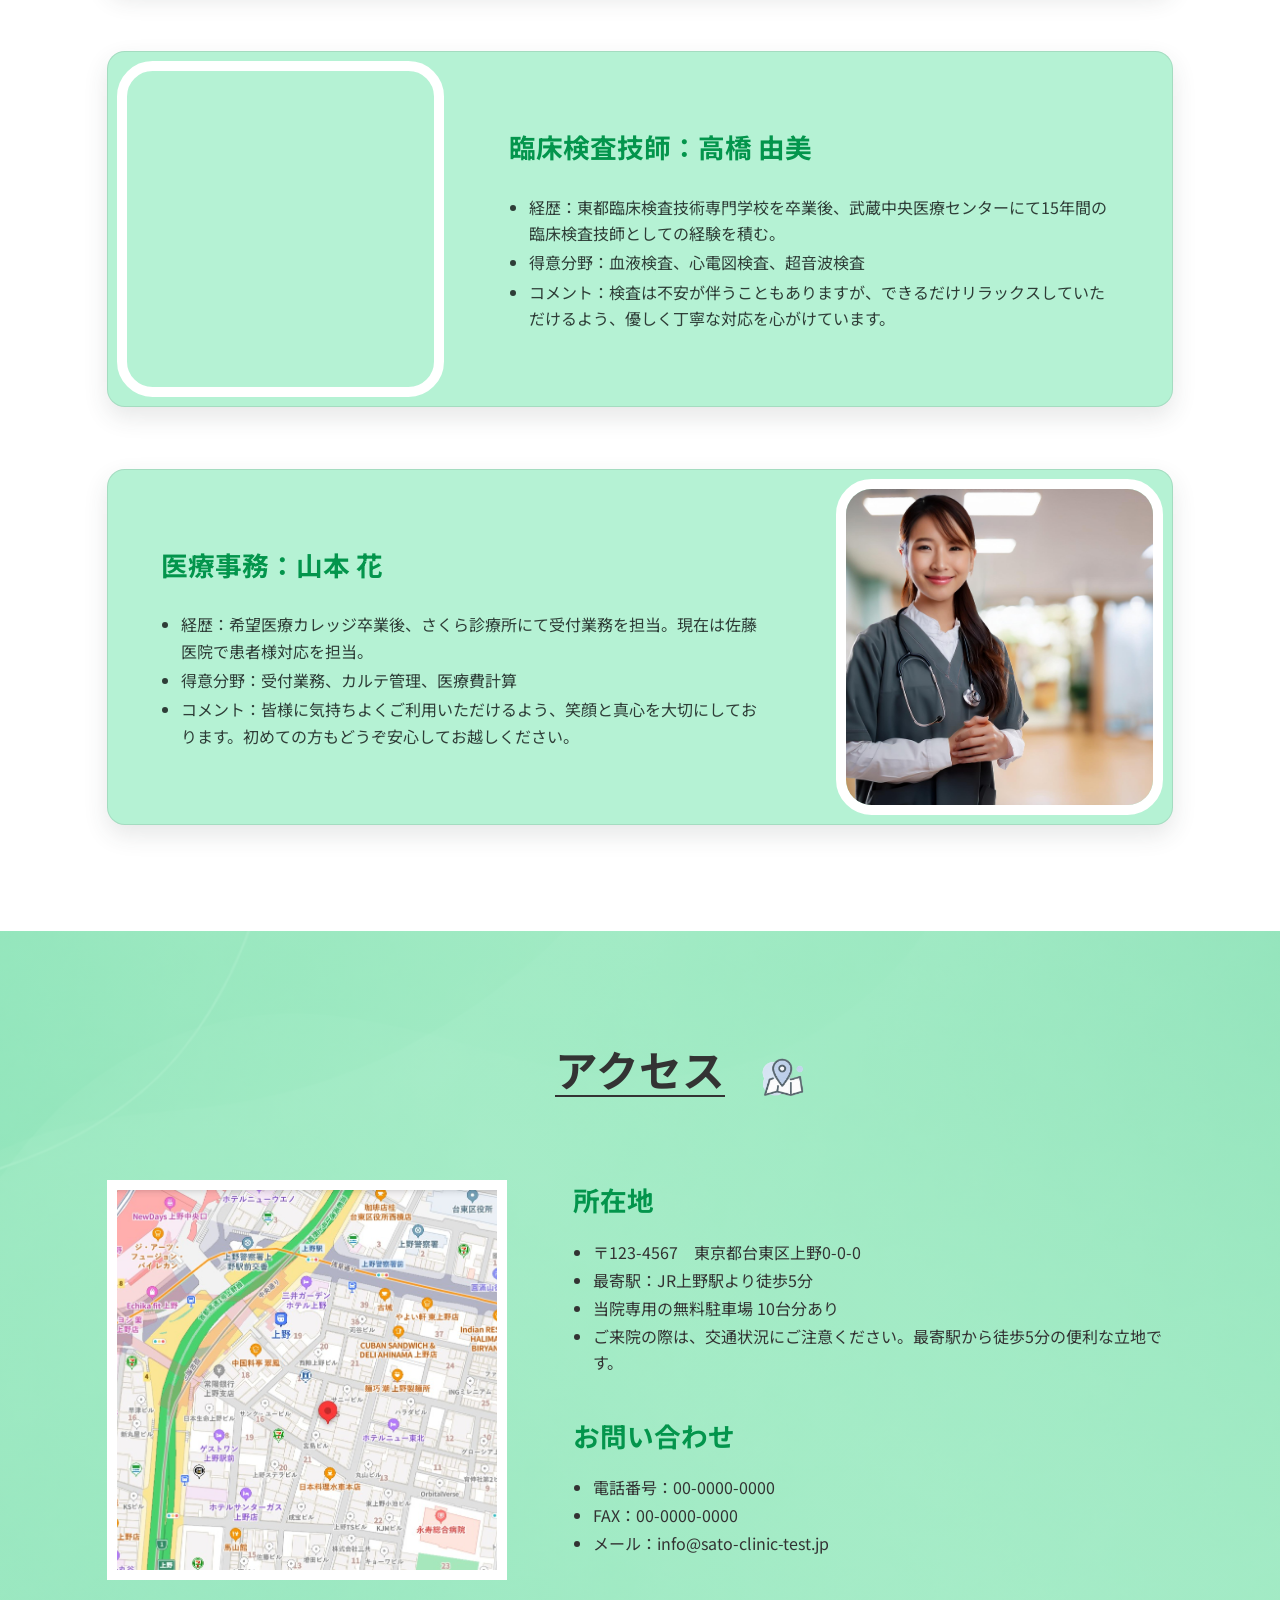
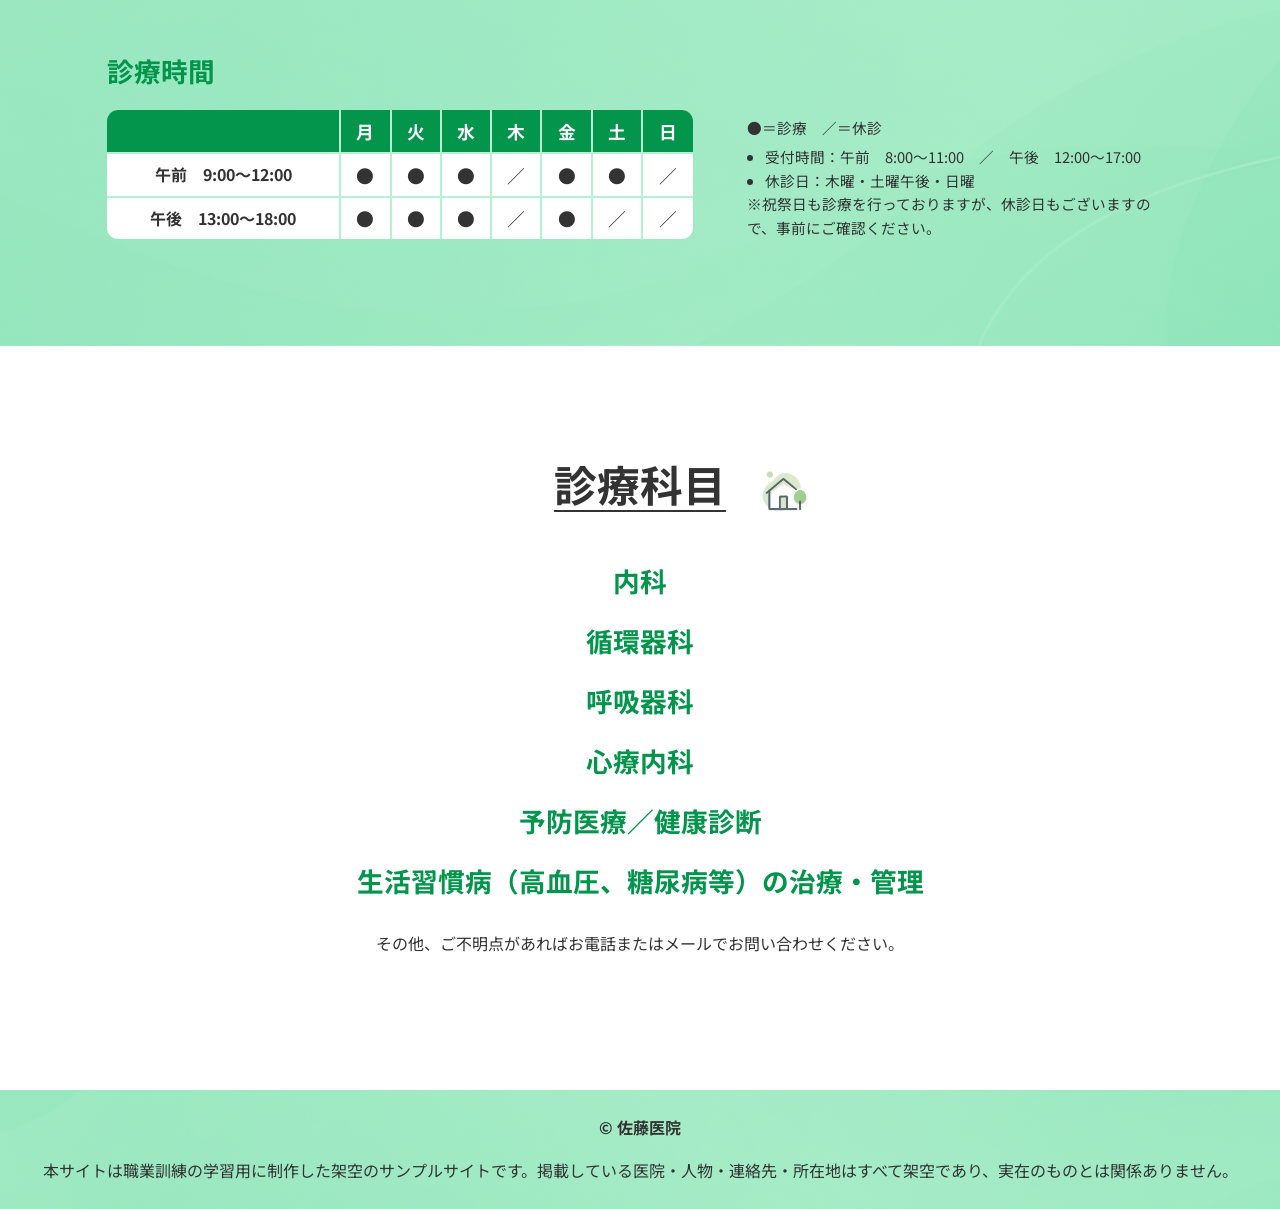
==== commit 1e112d98: "診療内容とスタッフ紹介のカード化・フェードアップ化" ====
--- a/index.html
+++ b/index.html
@@ -161,7 +161,7 @@
               alt="" loading="lazy" decoding="async"></span>
         </div>
         <div class="feature-list">
-          <article class="feature-card">
+          <article class="feature-card feature-card--raised fade-up">
             <div class="feature-photo photo-medical-4"><img src="./assets/images/Medical_Image/medical_4.jpg"
                 alt="患者様と向き合って診療する医師" loading="lazy" decoding="async"></div>
             <div class="feature-copy">
@@ -169,7 +169,7 @@
               <p>風邪や発熱、喉の痛み、頭痛、腹痛などの症状を中心に、一般的な体調不良の診療を行っています。また、原因不明の不調や軽い症状であっても、早期診断に努めております。</p>
             </div>
           </article>
-          <article class="feature-card">
+          <article class="feature-card feature-card--raised fade-up">
             <div class="feature-photo photo-medical-6"><img src="./assets/images/Medical_Image/medical_6.jpg"
                 alt="聴診器で診察する医師" loading="lazy" decoding="async"></div>
             <div class="feature-copy">
@@ -177,7 +177,7 @@
               <p>高血圧症、糖尿病、脂質異常症（高コレステロール血症）、メタボリック症候群など、生活習慣病の診断と治療を行います。病気の進行を予防し、健康維持のための生活指導や薬物療法を行います。</p>
             </div>
           </article>
-          <article class="feature-card">
+          <article class="feature-card feature-card--raised fade-up">
             <div class="feature-photo photo-medical-1"><img src="./assets/images/Medical_Image/medical_1.jpg"
                 alt="検査結果を説明する医師" loading="lazy" decoding="async"></div>
             <div class="feature-copy">
@@ -185,7 +185,7 @@
               <p>胃痛、胃もたれ、胸やけ、便秘、下痢などの消化器系の不調に対応しています。必要に応じて胃カメラや超音波検査などを実施し、胃腸の健康をサポートします。</p>
             </div>
           </article>
-          <article class="feature-card">
+          <article class="feature-card feature-card--raised fade-up">
             <div class="feature-photo photo-medical-5"><img src="./assets/images/Medical_Image/medical_5.jpg"
                 alt="患者様の呼吸の状態を確認する医師" loading="lazy" decoding="async"></div>
             <div class="feature-copy">
@@ -228,7 +228,7 @@
         <p class="staff-intro">
           地域の皆様に安心してご来院いただけるよう、スタッフ一同、誠心誠意対応いたします。それぞれの専門性と温かさを活かし、皆様の健康を支えるパートナーとしてお力になれるよう努めてまいります。</p>
         <div class="feature-list mobile-carousel" role="region" aria-label="スタッフ紹介（4名）" tabindex="0">
-          <article id="staff-sato-taro" class="feature-card carousel-slide">
+          <article id="staff-sato-taro" class="feature-card feature-card--raised carousel-slide fade-up">
             <div class="feature-photo photo-sato-taro"><img src="./assets/images/Doctor_Image/sato_taro.jpg"
                 alt="院長：佐藤 太郎" loading="lazy" decoding="async"></div>
             <div class="feature-copy">
@@ -240,7 +240,7 @@
               </ul>
             </div>
           </article>
-          <article id="staff-suzuki-mari" class="feature-card carousel-slide">
+          <article id="staff-suzuki-mari" class="feature-card feature-card--raised carousel-slide fade-up">
             <div class="feature-photo photo-suzuki-mari"><img src="./assets/images/Doctor_Image/suzuki_mari.jpg"
                 alt="看護師長：鈴木 真理" loading="lazy" decoding="async"></div>
             <div class="feature-copy">
@@ -252,7 +252,7 @@
               </ul>
             </div>
           </article>
-          <article id="staff-takahashi-yumi" class="feature-card carousel-slide">
+          <article id="staff-takahashi-yumi" class="feature-card feature-card--raised carousel-slide fade-up">
             <div class="feature-photo photo-takahashi-yumi"><img src="./assets/images/Doctor_Image/takahashi_yumi.jpg"
                 alt="臨床検査技師：高橋 由美" loading="lazy" decoding="async"></div>
             <div class="feature-copy">
@@ -264,7 +264,7 @@
               </ul>
             </div>
           </article>
-          <article id="staff-yamamoto-hana" class="feature-card carousel-slide">
+          <article id="staff-yamamoto-hana" class="feature-card feature-card--raised carousel-slide fade-up">
             <div class="feature-photo photo-yamamoto-hana"><img src="./assets/images/Doctor_Image/yamamoto_hana.jpg"
                 alt="医療事務：山本 花" loading="lazy" decoding="async"></div>
             <div class="feature-copy">
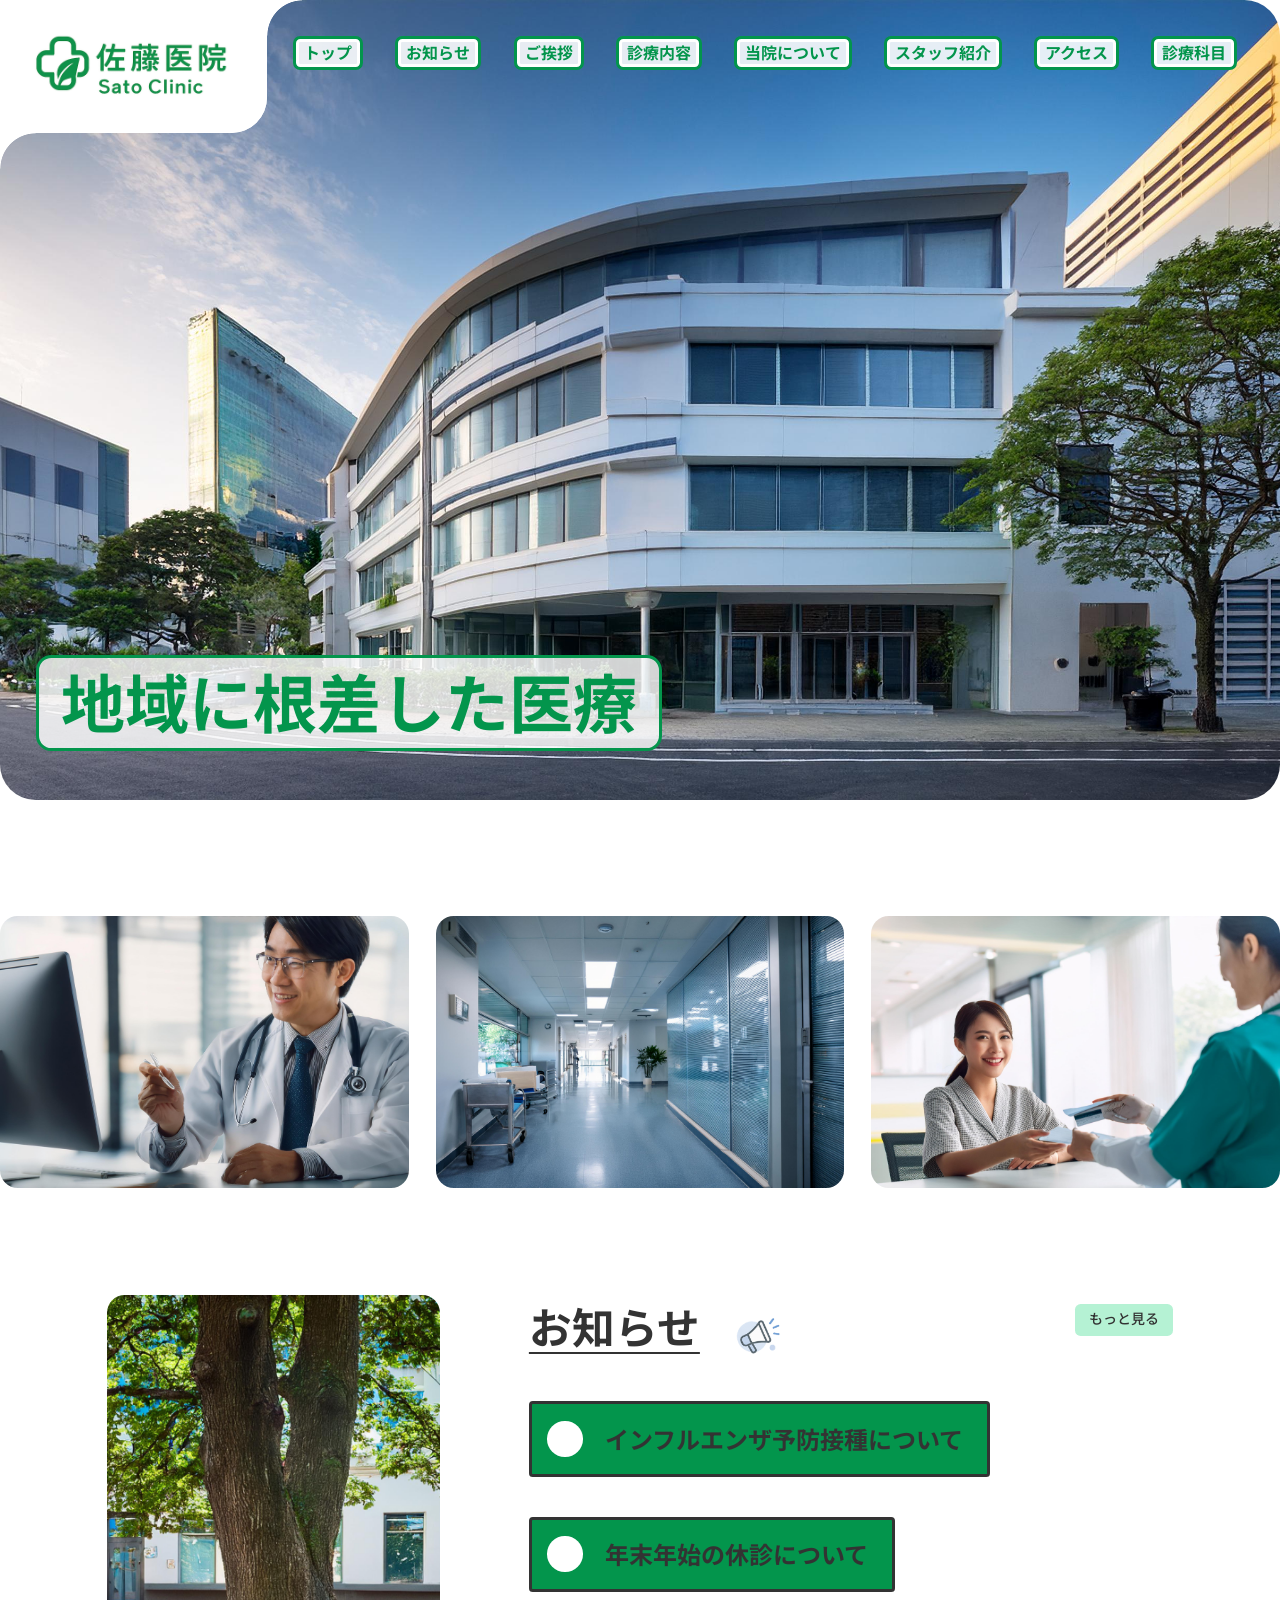
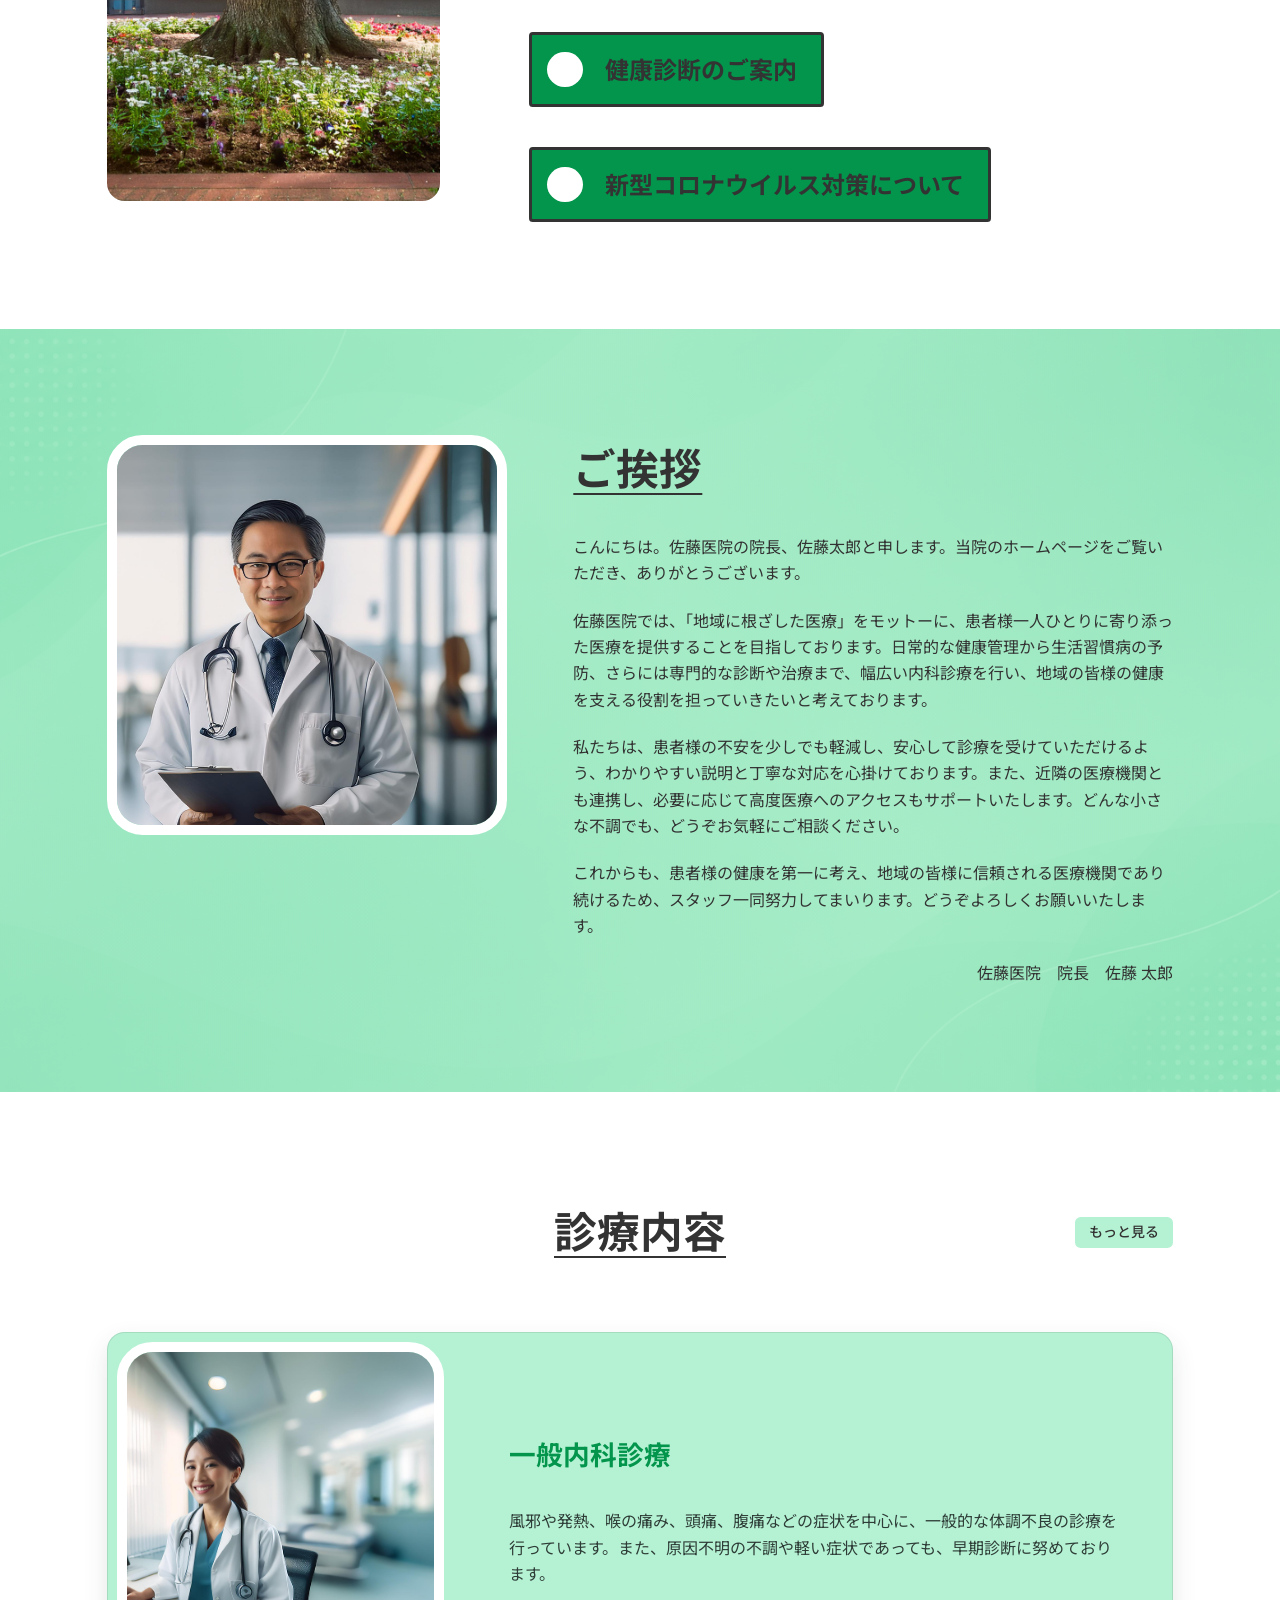
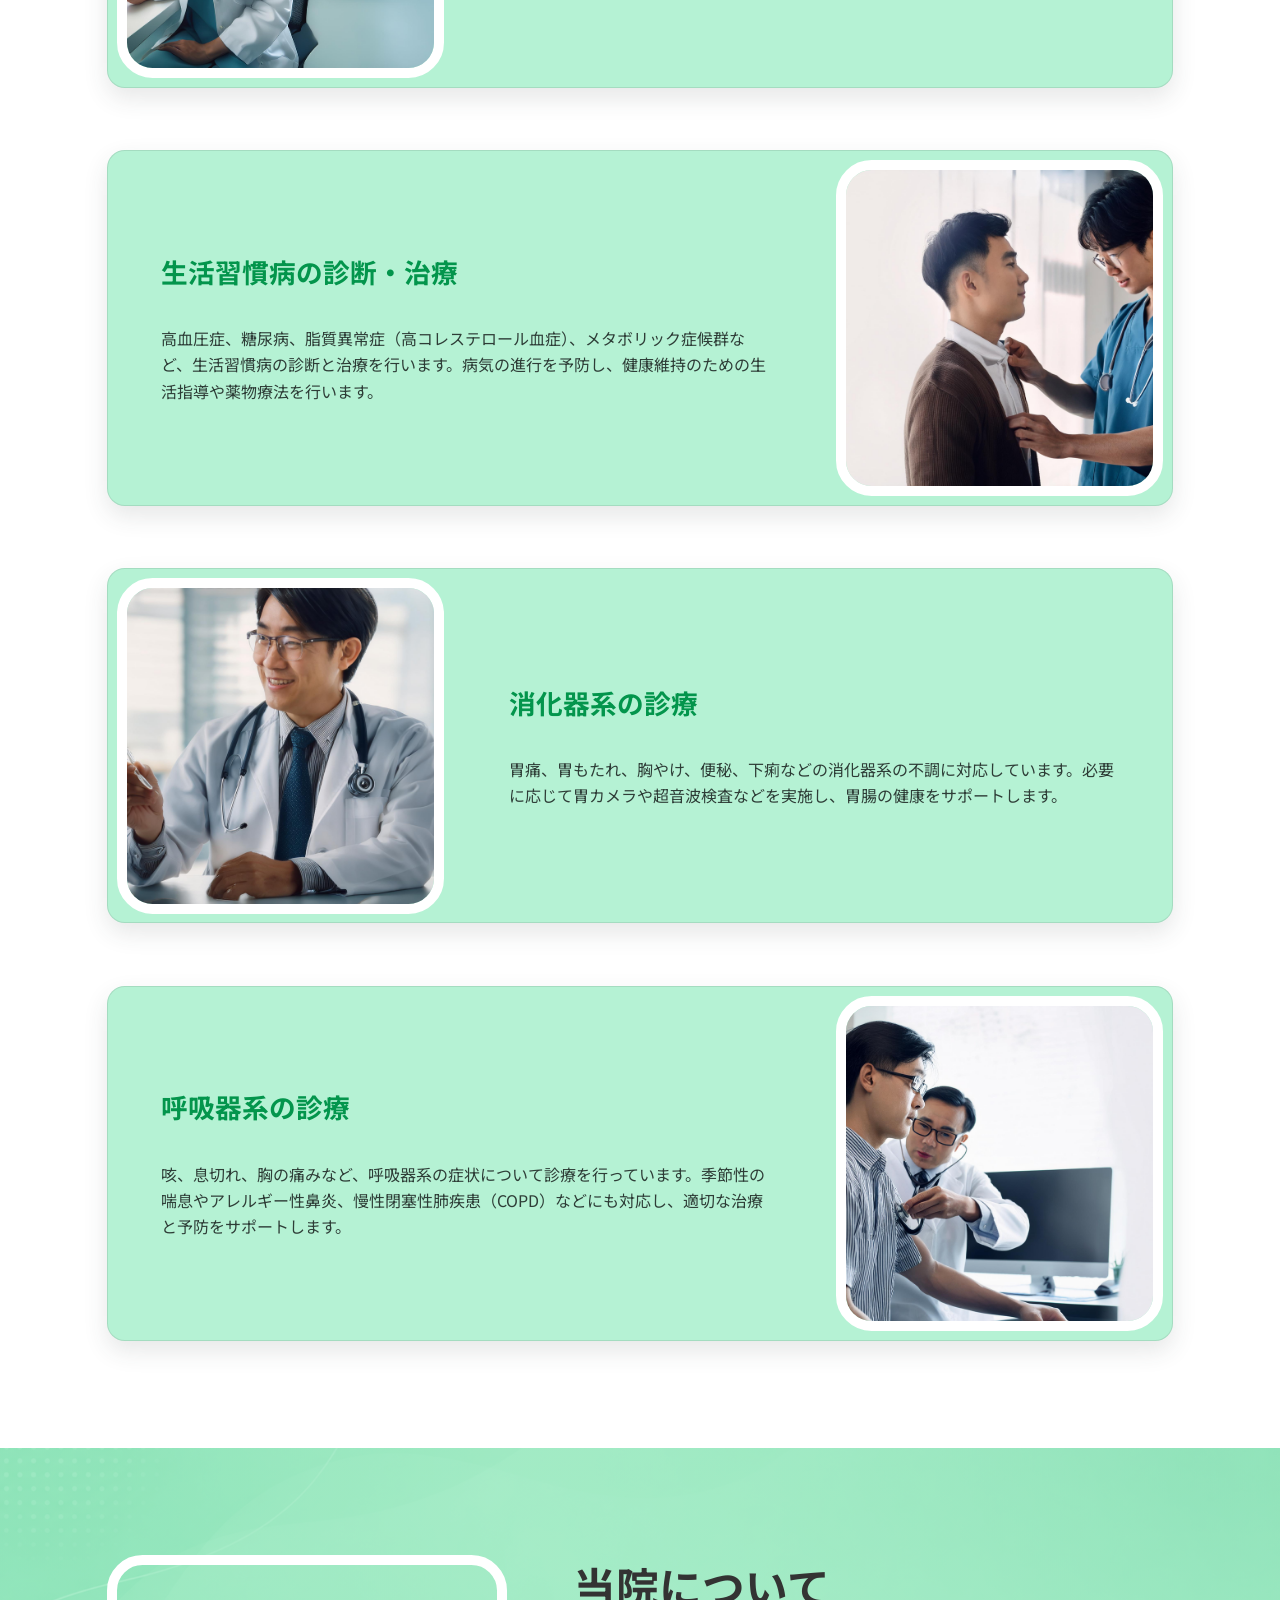
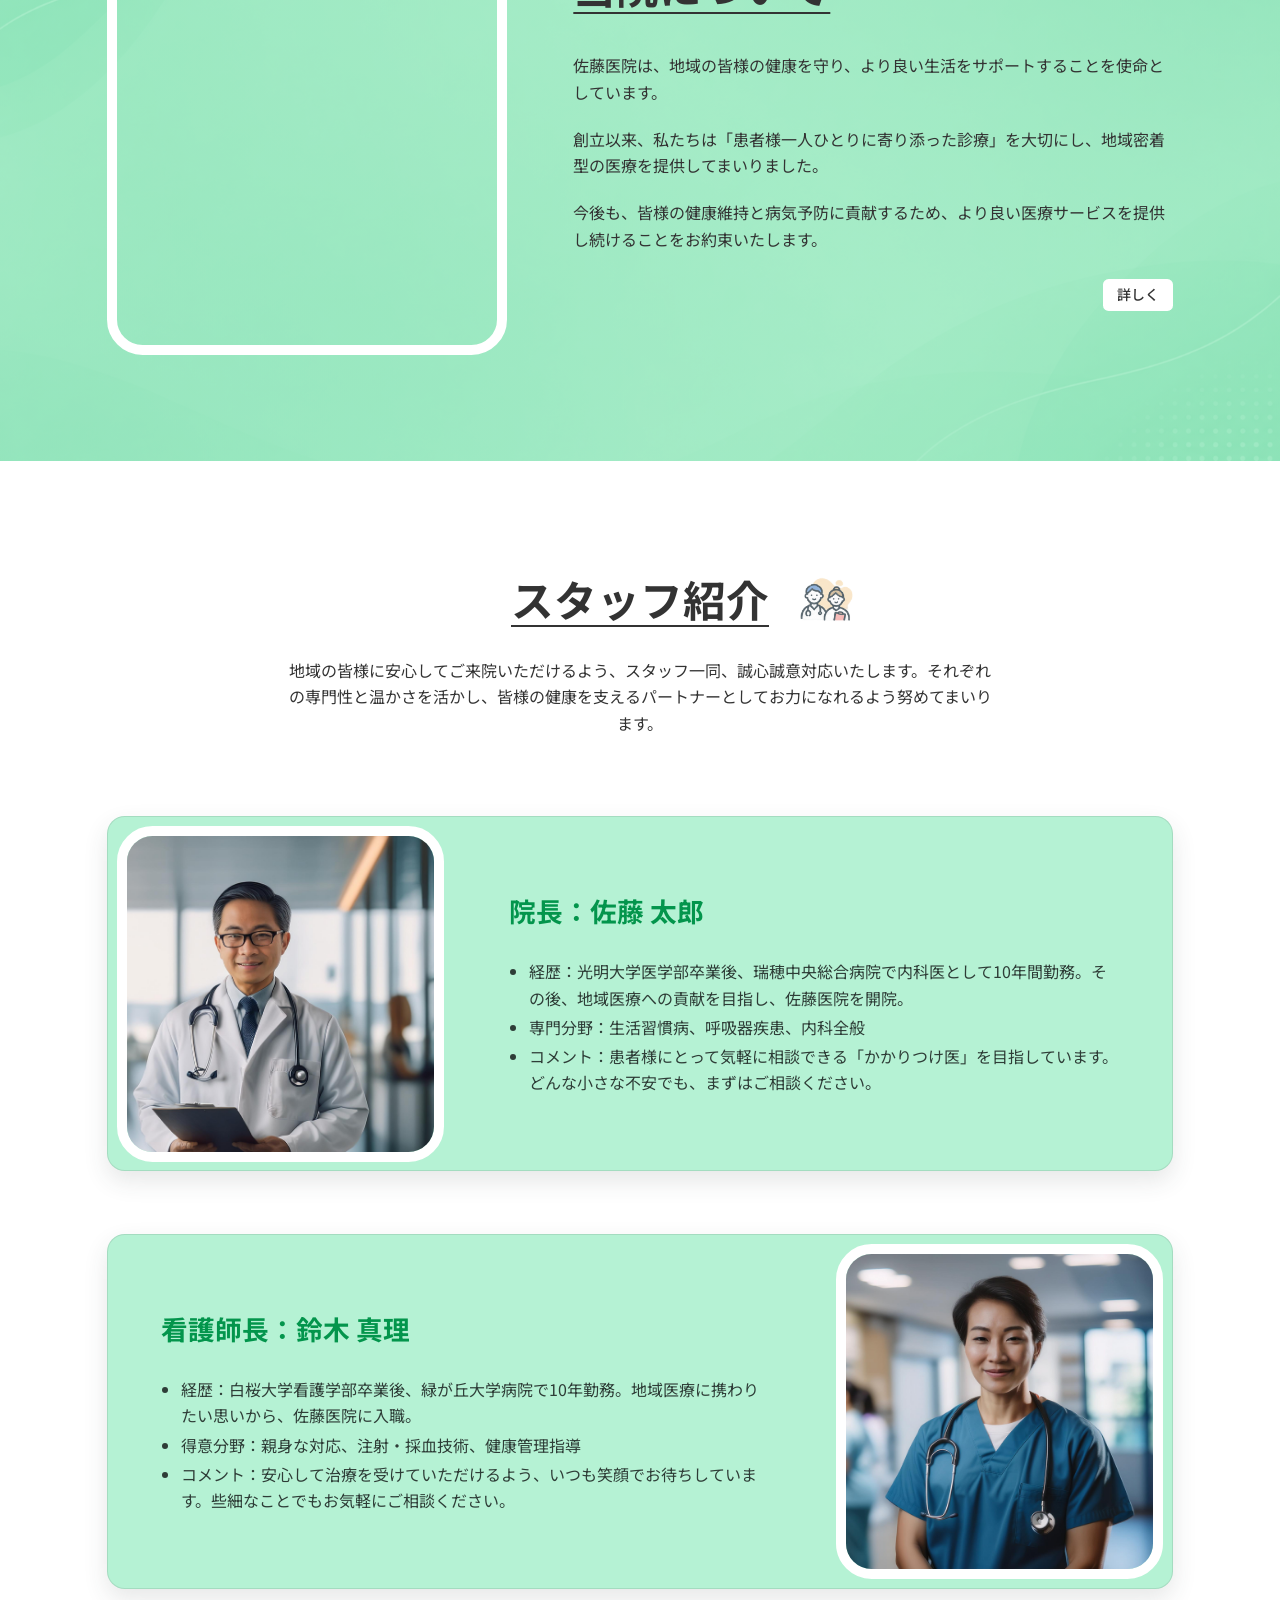
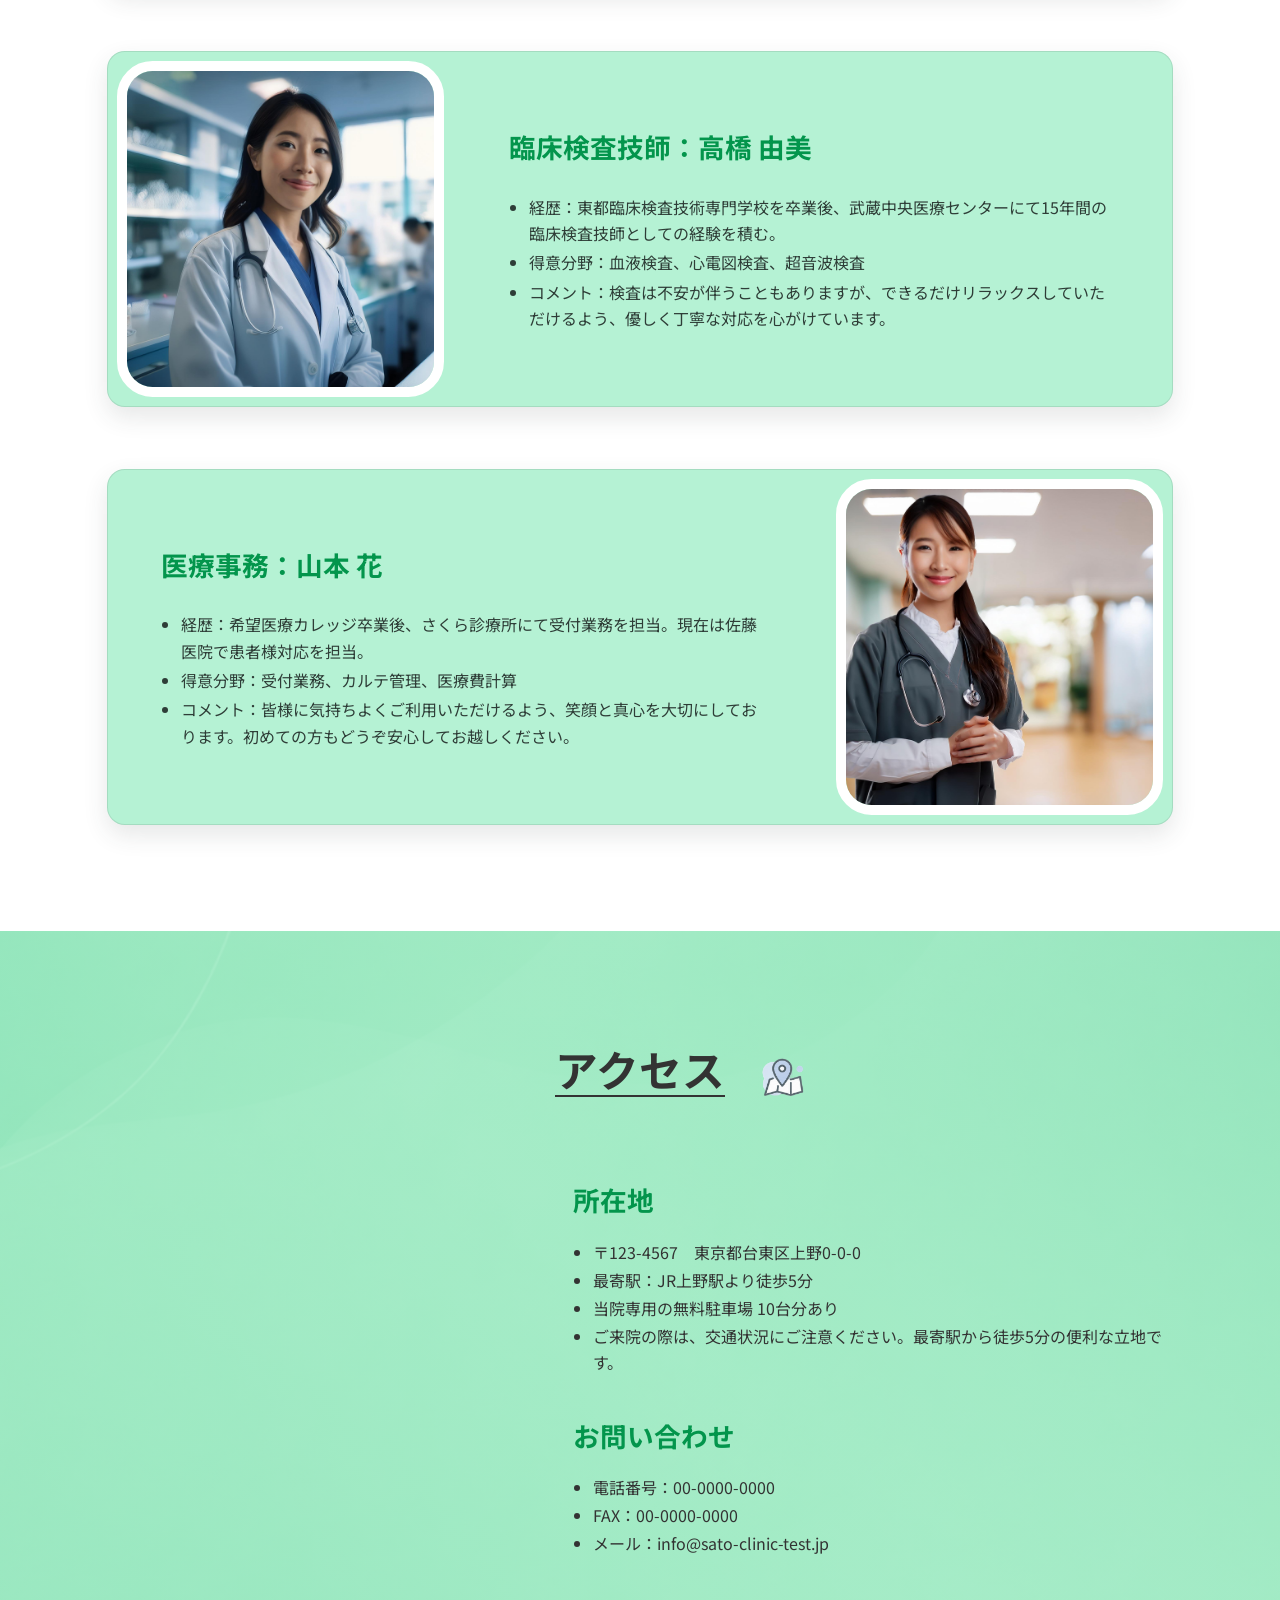
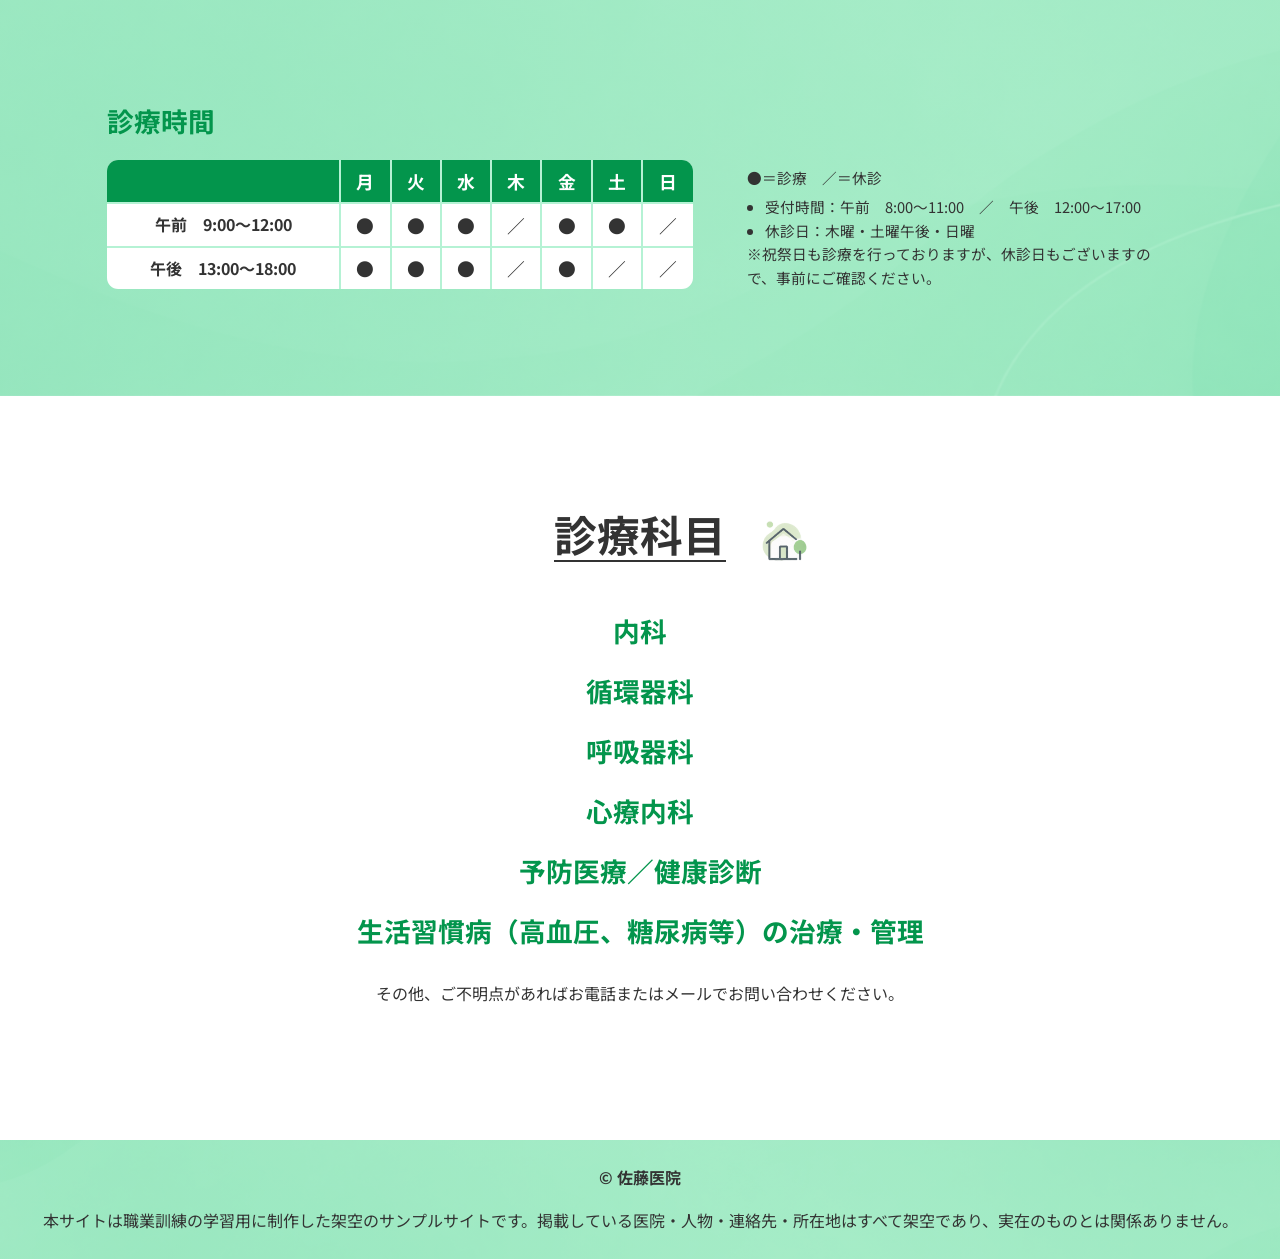
==== commit 8a7caee2: "googleMap化" ====
--- a/index.html
+++ b/index.html
@@ -80,8 +80,8 @@
     <!-- お知らせ：見出しを押すと本文が開きます。 -->
     <section id="news" class="news">
       <div class="content news-grid">
-        <img src="./assets/images/Hospital_Exterior/Mask group.png" alt="設備が整った院内の診察室" class="news-photo fade-up" loading="lazy"
-          decoding="async">
+        <img src="./assets/images/Hospital_Exterior/Mask group.png" alt="設備が整った院内の診察室" class="news-photo fade-up"
+          loading="lazy" decoding="async">
         <div class="news-content">
           <div class="section-heading">
             <h2>お知らせ</h2><span class="heading-icon" aria-hidden="true"><img src="./assets/images/icons/02_news.png"
@@ -133,8 +133,8 @@
     <!-- ご挨拶 -->
     <section id="greeting" class="greeting green-panel">
       <div class="content greeting-grid">
-        <div class="greeting-photo photo-sato-taro fade-up"><img
-            src="./assets/images/Doctor_Image/sato_taro.jpg" alt="院長 佐藤太郎" loading="lazy" decoding="async"></div>
+        <div class="greeting-photo photo-sato-taro fade-up"><img src="./assets/images/Doctor_Image/sato_taro.jpg"
+            alt="院長 佐藤太郎" loading="lazy" decoding="async"></div>
         <div class="section-heading">
           <h2>ご挨拶</h2><span class="heading-icon heading-icon--greeting" aria-hidden="true"><img
               src="./assets/images/icons/greeting.png" alt="" loading="lazy" decoding="async"></span>
@@ -202,8 +202,8 @@
     <!-- 当院について -->
     <section id="about" class="about green-panel">
       <div class="content about-grid">
-        <div class="about-photo photo-firstView"><img src="./assets/images/Doctor_Image/firstView.jpg" alt="患者様と笑顔で話す医師"
-            loading="lazy" decoding="async"></div>
+        <div class="about-photo photo-firstView fade-up"><img src=" ./assets/images/Doctor_Image/firstView.jpg"
+            alt="患者様と笑顔で話す医師" loading="lazy" decoding="async"></div>
         <div class="about-copy">
           <div class="section-heading">
             <h2>当院について</h2><span class="heading-icon" aria-hidden="true"><img src="./assets/images/icons/04_about.png"
@@ -296,11 +296,12 @@
               alt="" loading="lazy" decoding="async"></span>
         </div>
         <div class="access-grid">
-          <a class="map-link" href="./assets/images/map.jpg" target="_blank" rel="noopener"
-            aria-label="添付のアクセス地図を拡大する（新しいタブ）">
-            <img src="./assets/images/map.jpg" alt="佐藤医院へのアクセス地図（演習用の支給素材）" class="map-image" loading="lazy"
-              decoding="async">
-          </a>
+          <div class="access-map">
+            <iframe
+              src="https://www.google.com/maps/embed?pb=!1m18!1m12!1m3!1d6479.298862638267!2d139.77936816505127!3d35.71024359441515!2m3!1f0!2f0!3f0!3m2!1i1024!2i768!4f13.1!3m3!1m2!1s0x60188e98cbf99ad1%3A0x4d191fa2b224e817!2z5pu95oiR44OT44Or!5e0!3m2!1sja!2sjp!4v1791167576066!5m2!1sja!2sjp"
+              width="600" height="450" style="border:0;" allowfullscreen="" loading="lazy"
+              referrerpolicy="strict-origin-when-cross-origin"></iframe>
+          </div>
           <div class="access-copy">
             <h3>所在地</h3>
             <ul class="access-list">
@@ -397,4 +398,4 @@
   </footer>
 </body>
 
-</html>
+</html>
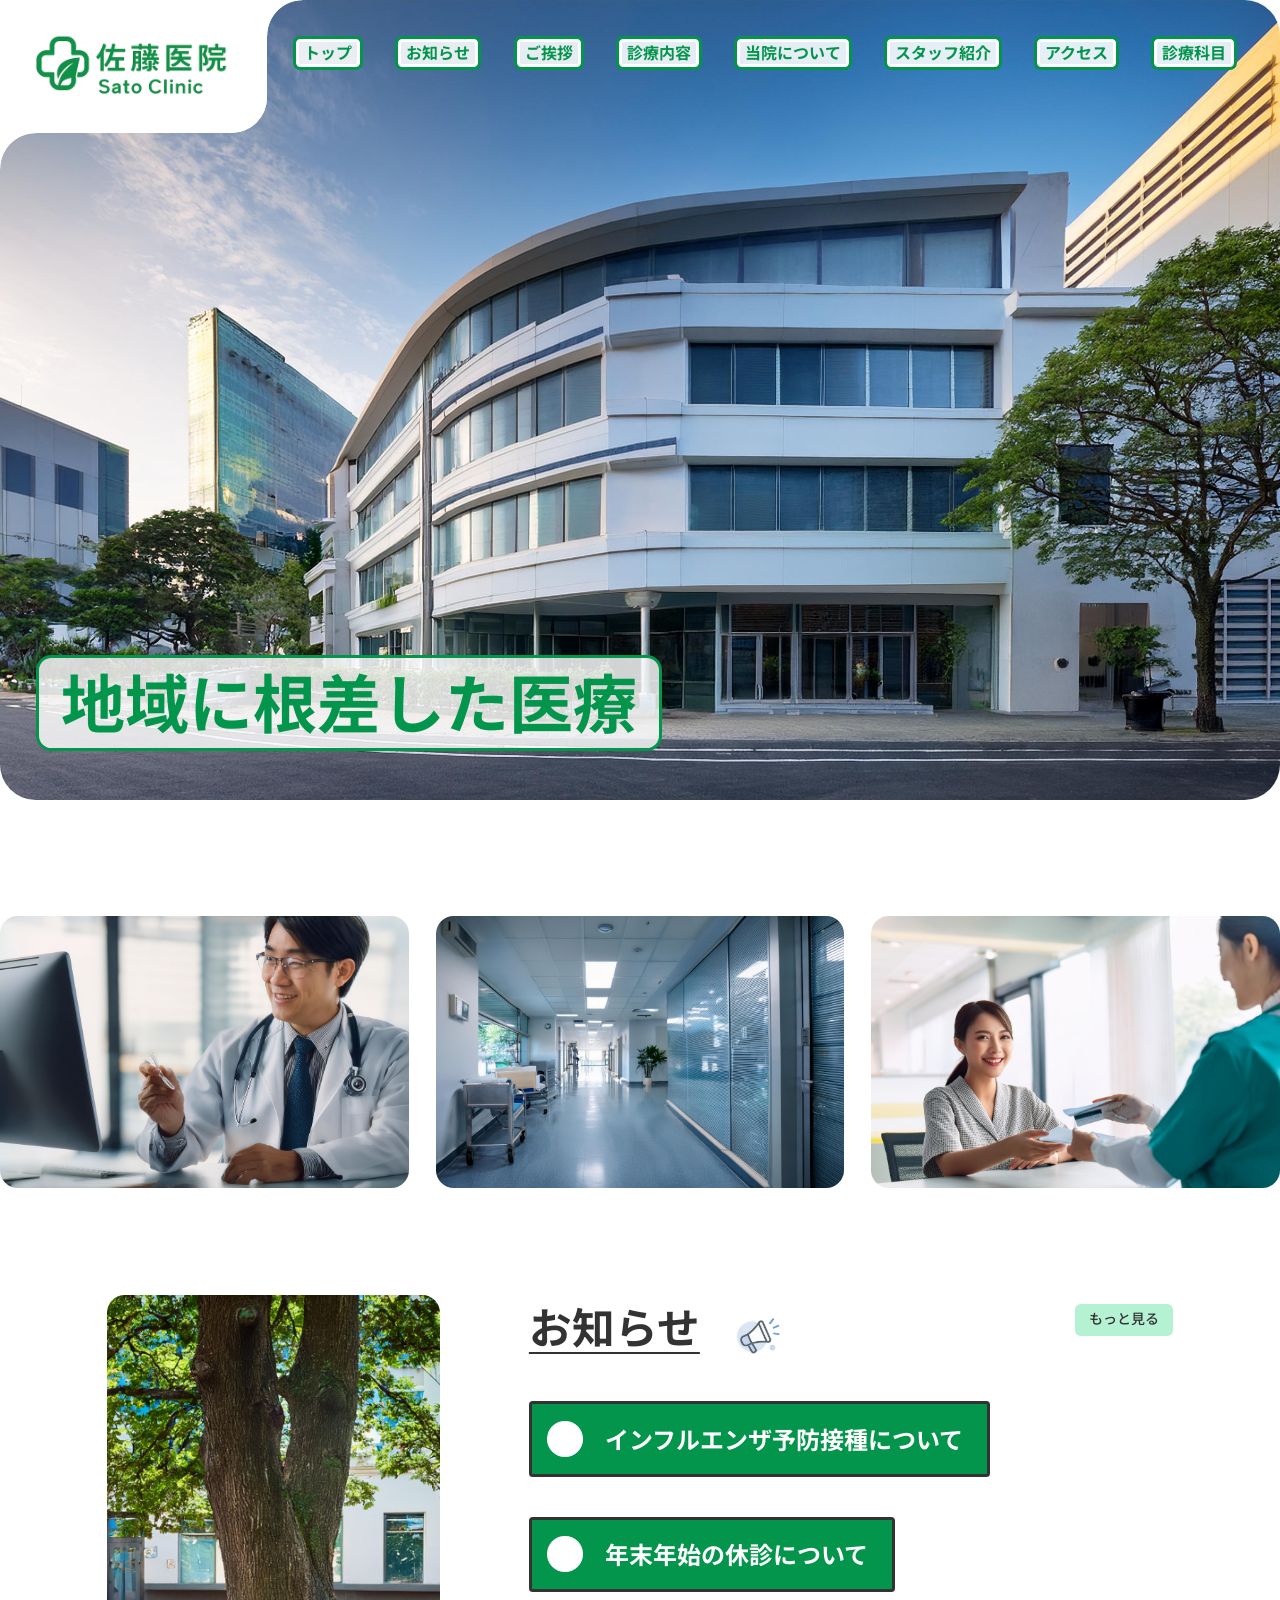
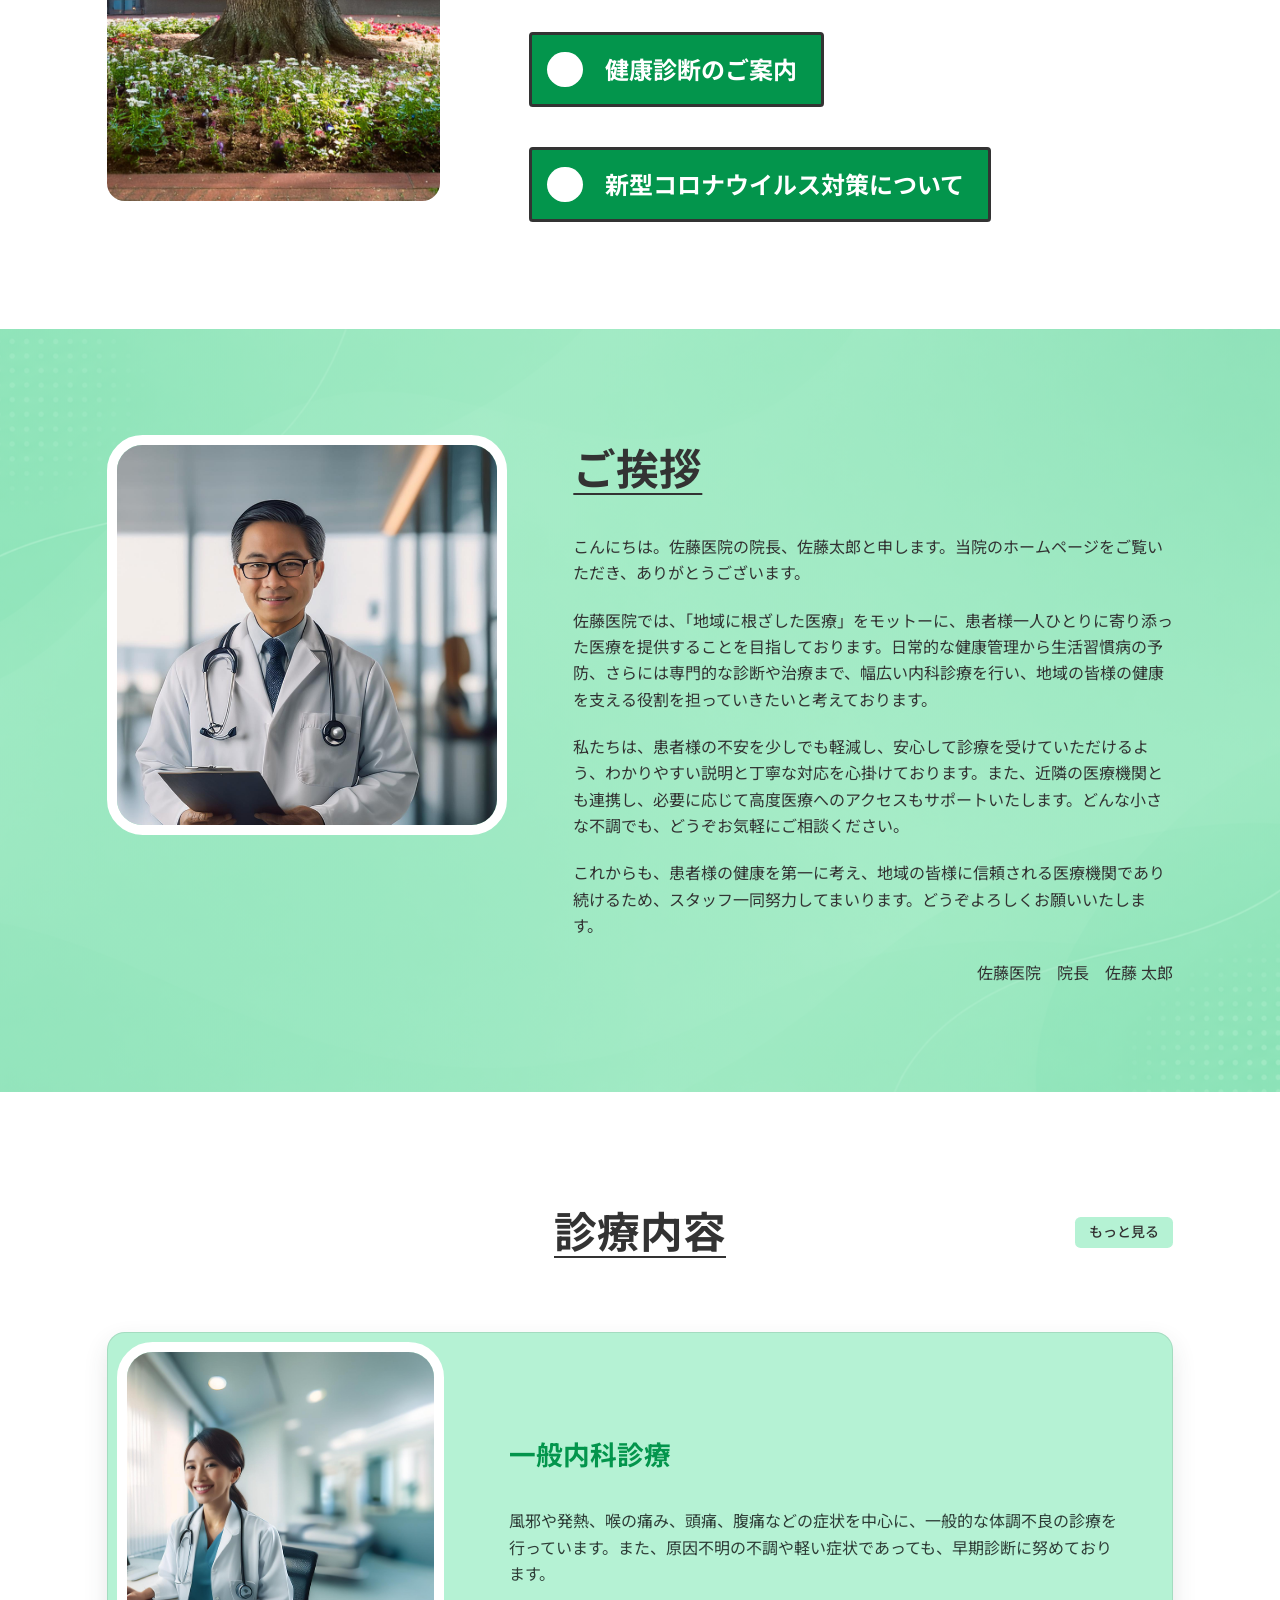
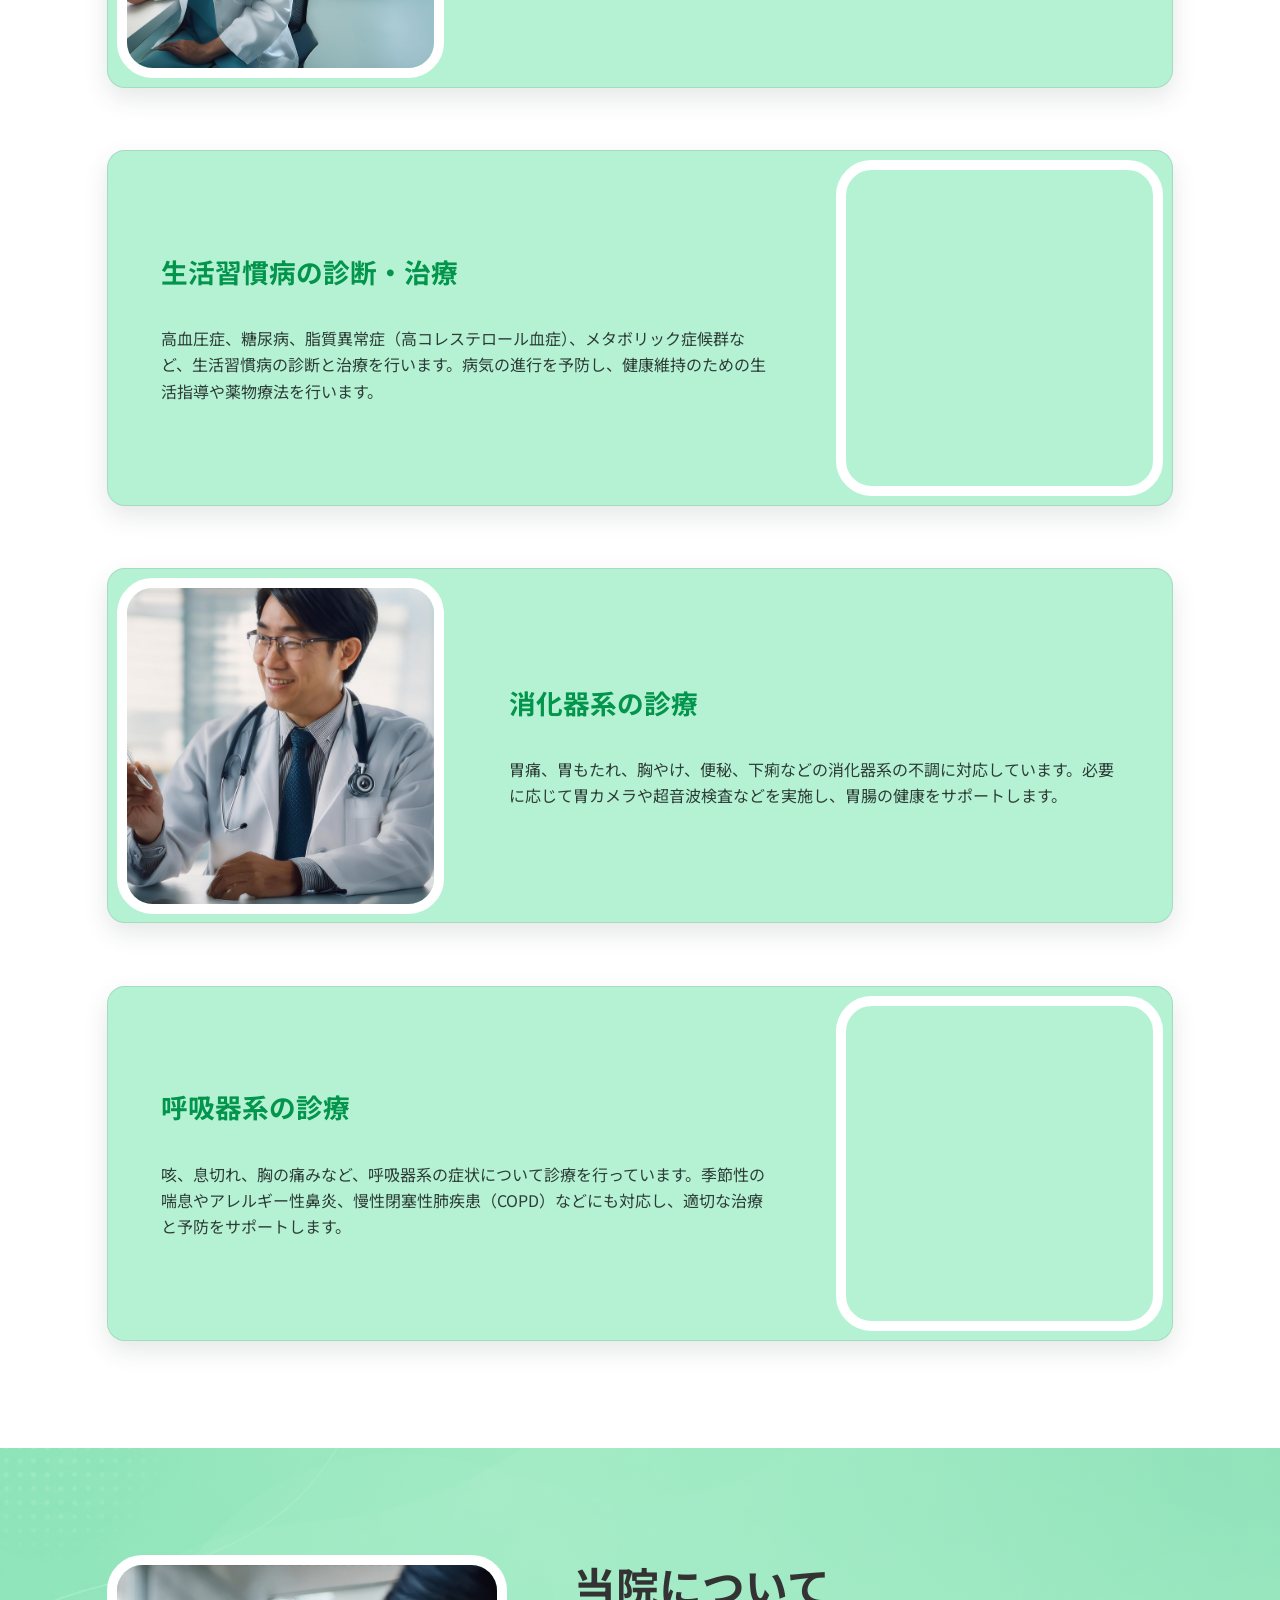
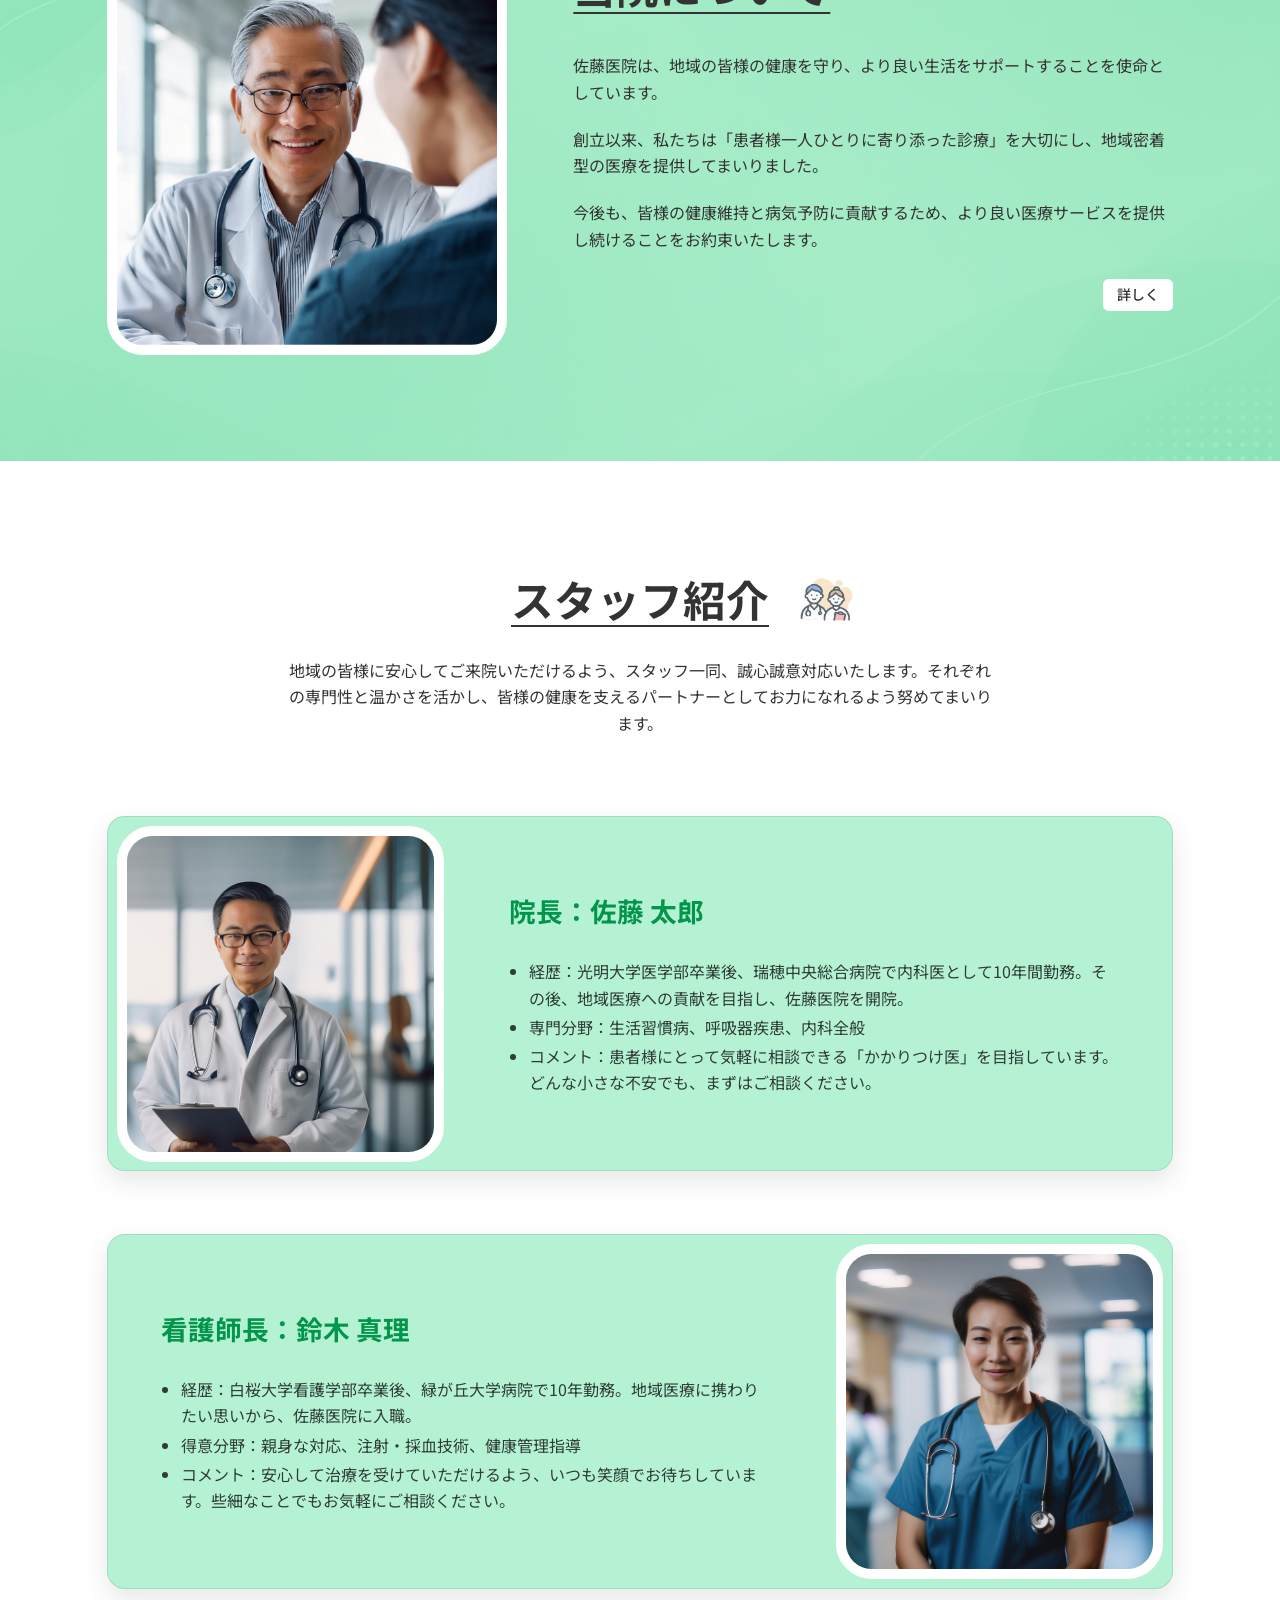
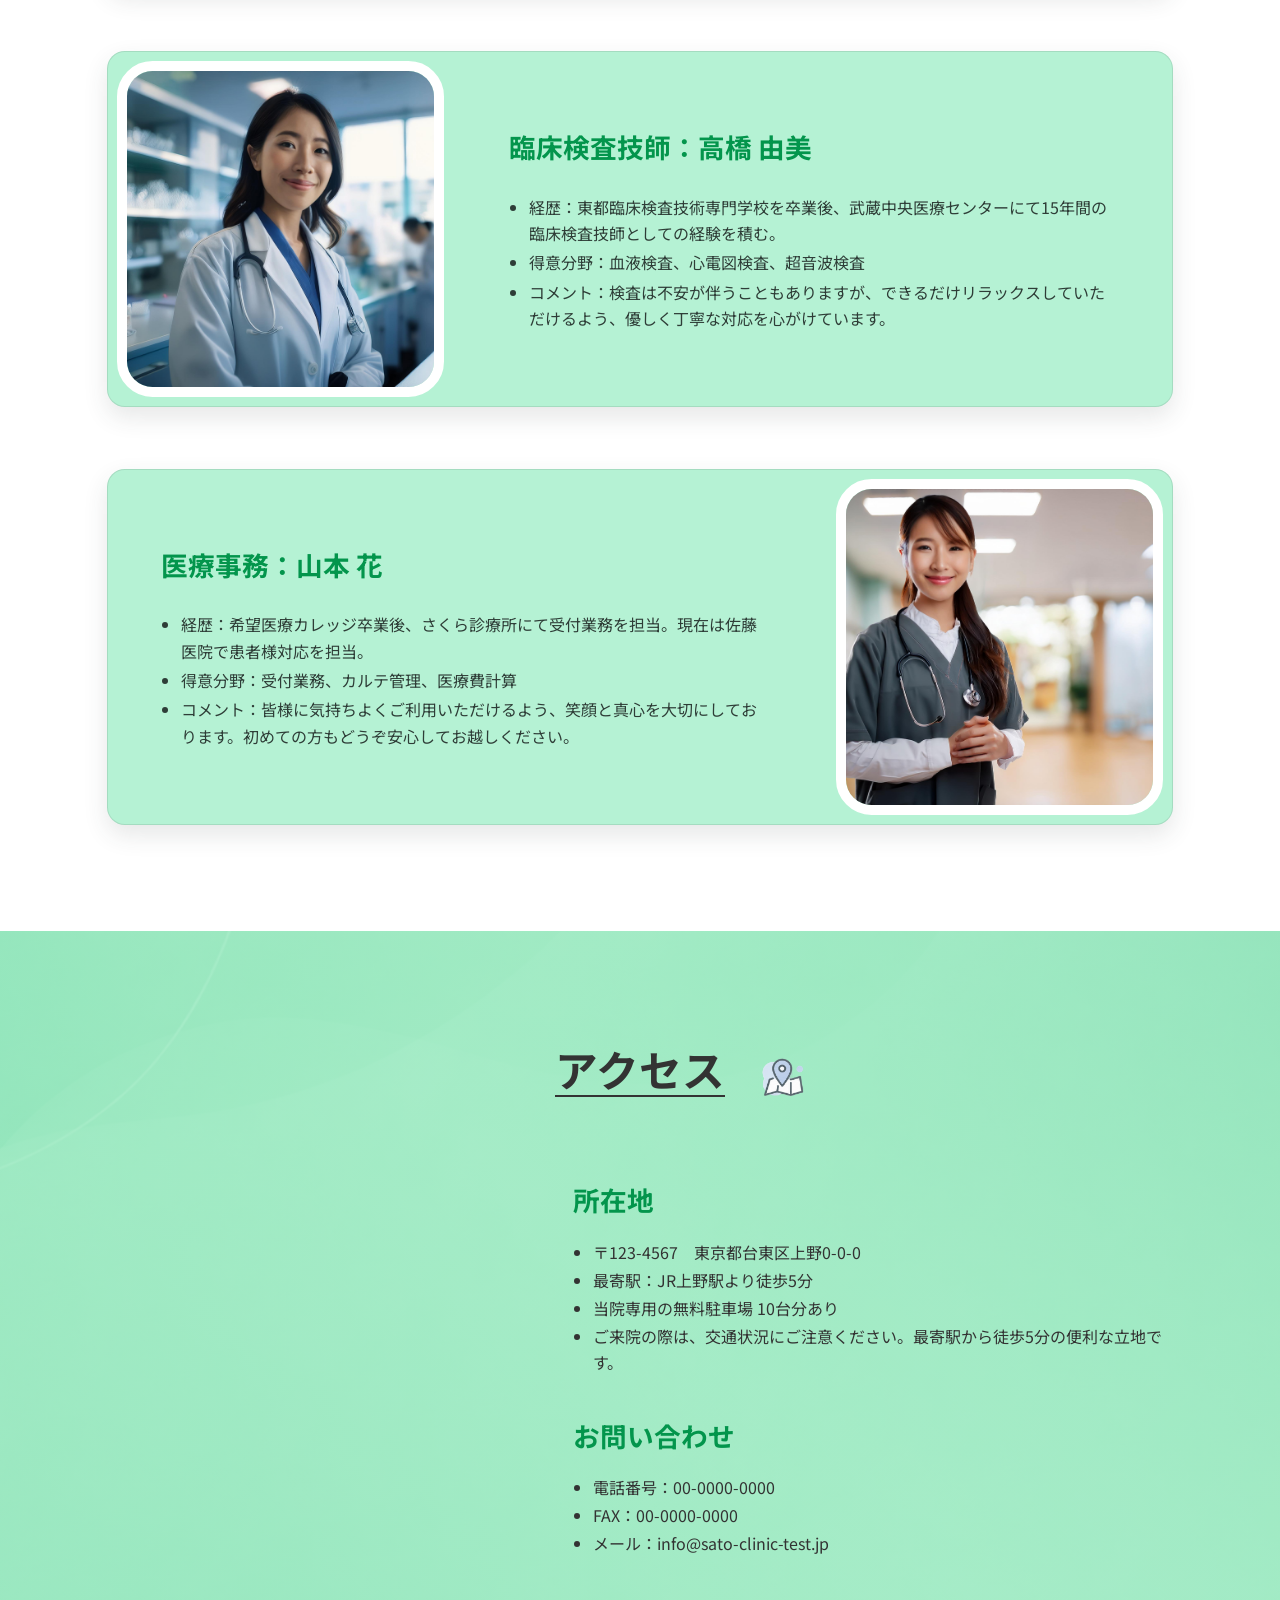
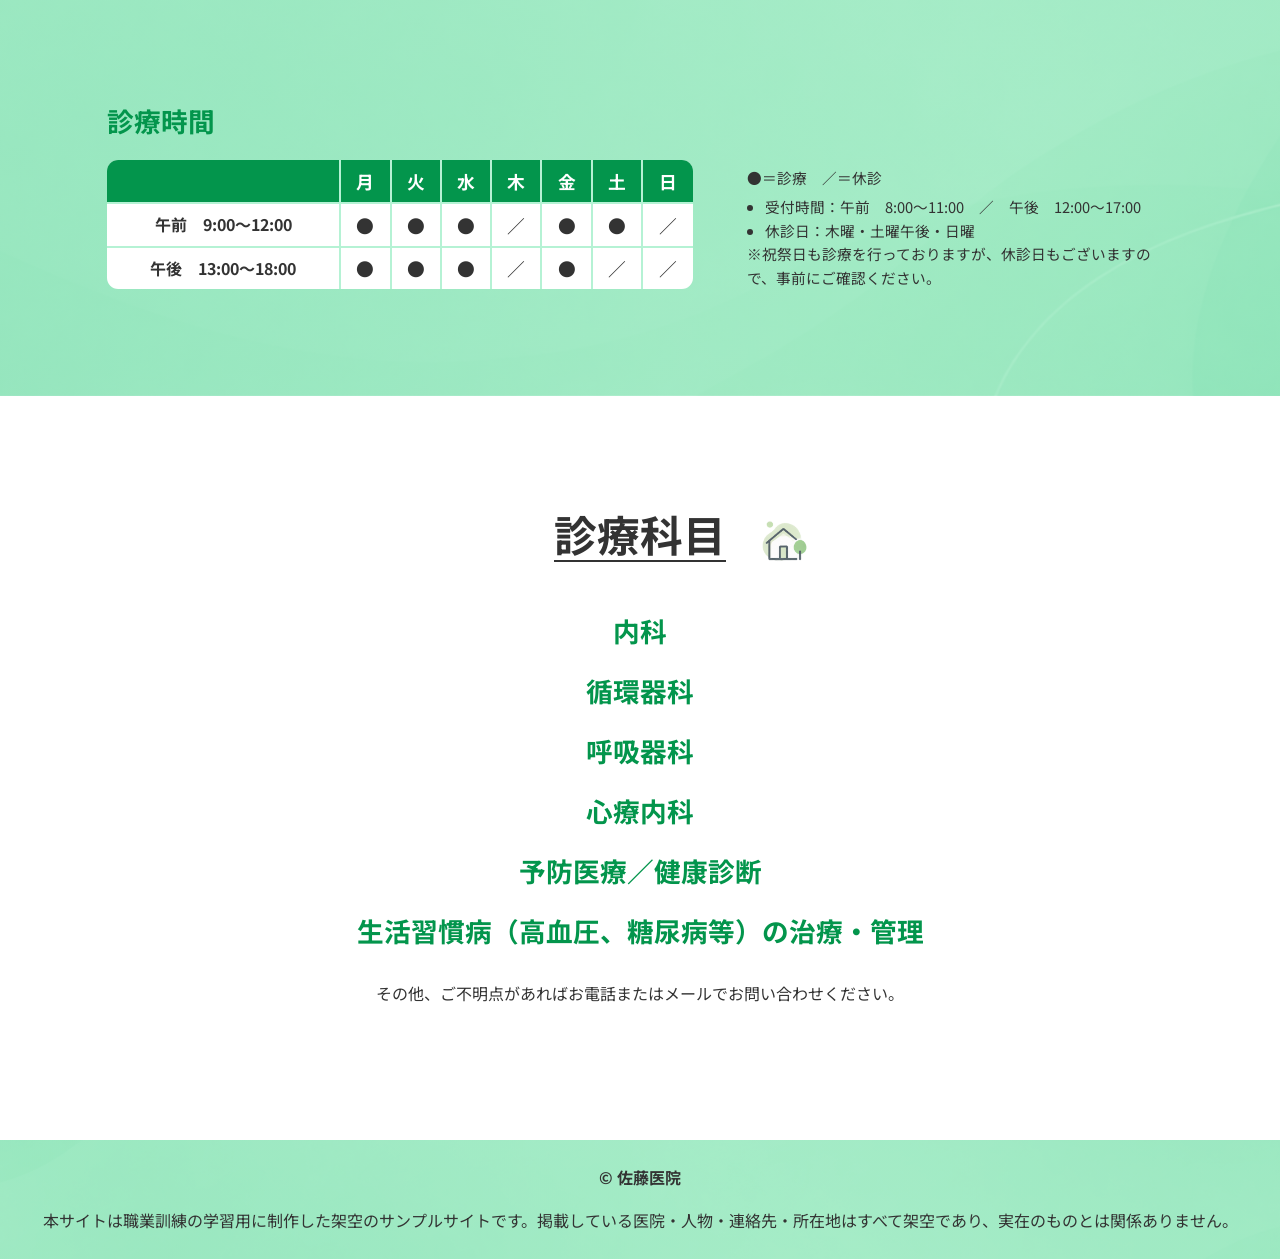
==== commit 75381fa4: "CSS読み込み設定追加" ====
--- a/index.html
+++ b/index.html
@@ -8,7 +8,7 @@
   <meta name="description" content="佐藤医院の診療内容、スタッフ、診療時間・アクセスをご紹介する、職業訓練用の架空サンプルサイトです。">
   <title>佐藤医院 | 地域に根差した医療</title>
   <link rel="icon" href="./assets/images/Logo/logo.png" type="image/png">
-  <link rel="stylesheet" href="./css/style.css">
+  <link rel="stylesheet" href="./css/style.css?v=2">
   <script src="./assets/js/script.js" defer></script>
 </head>
 
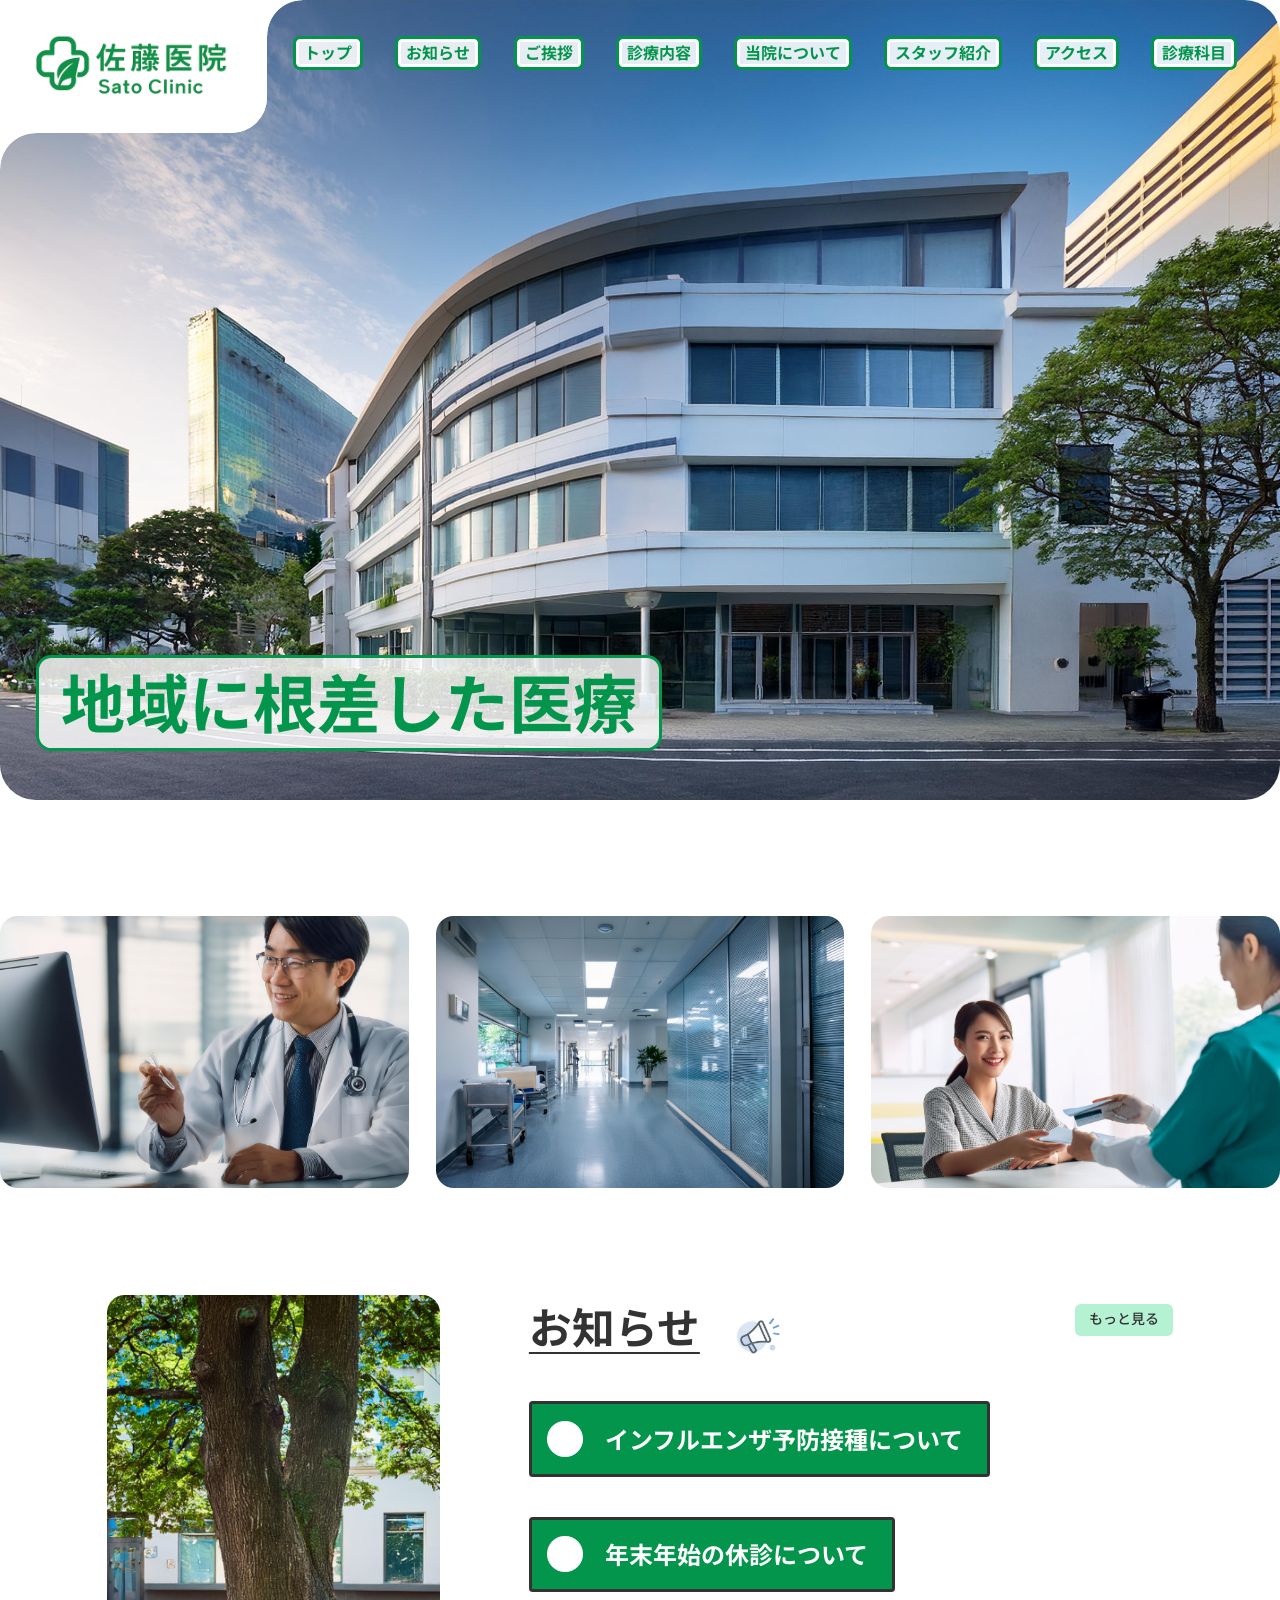
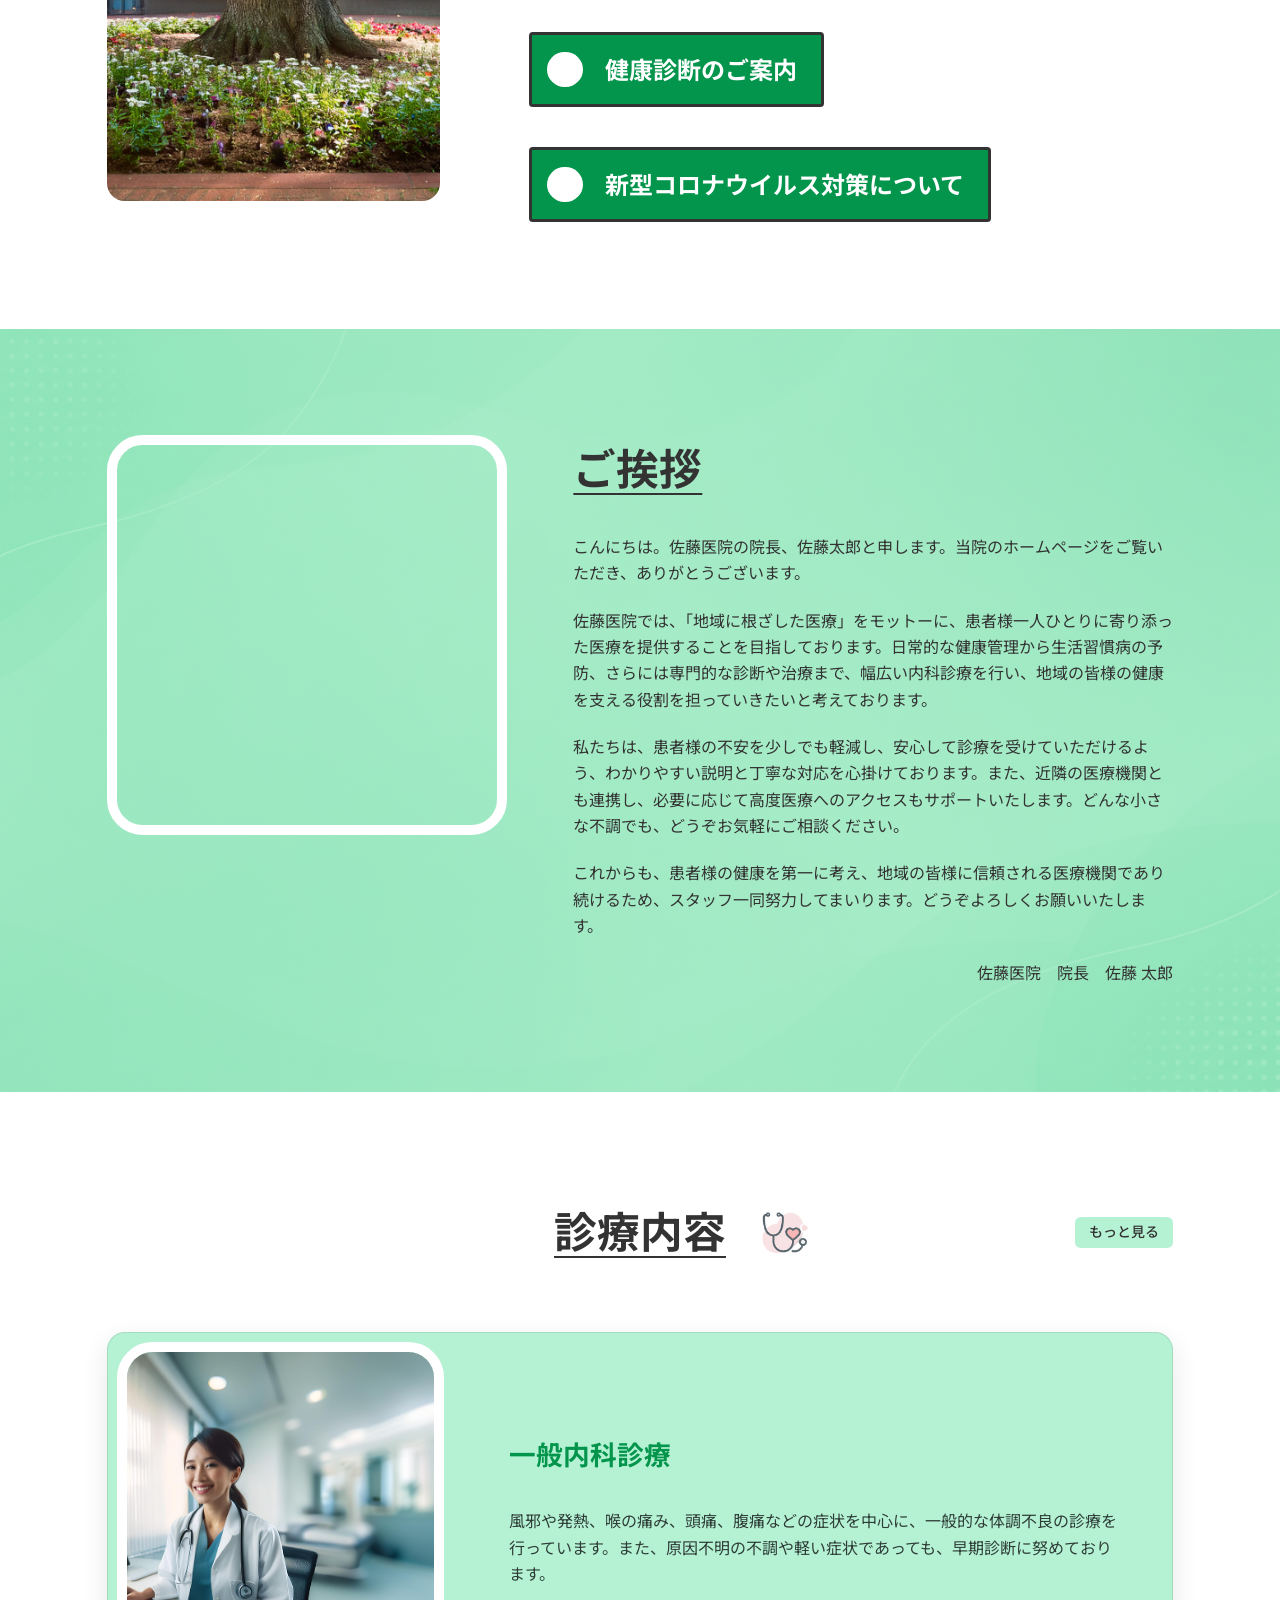
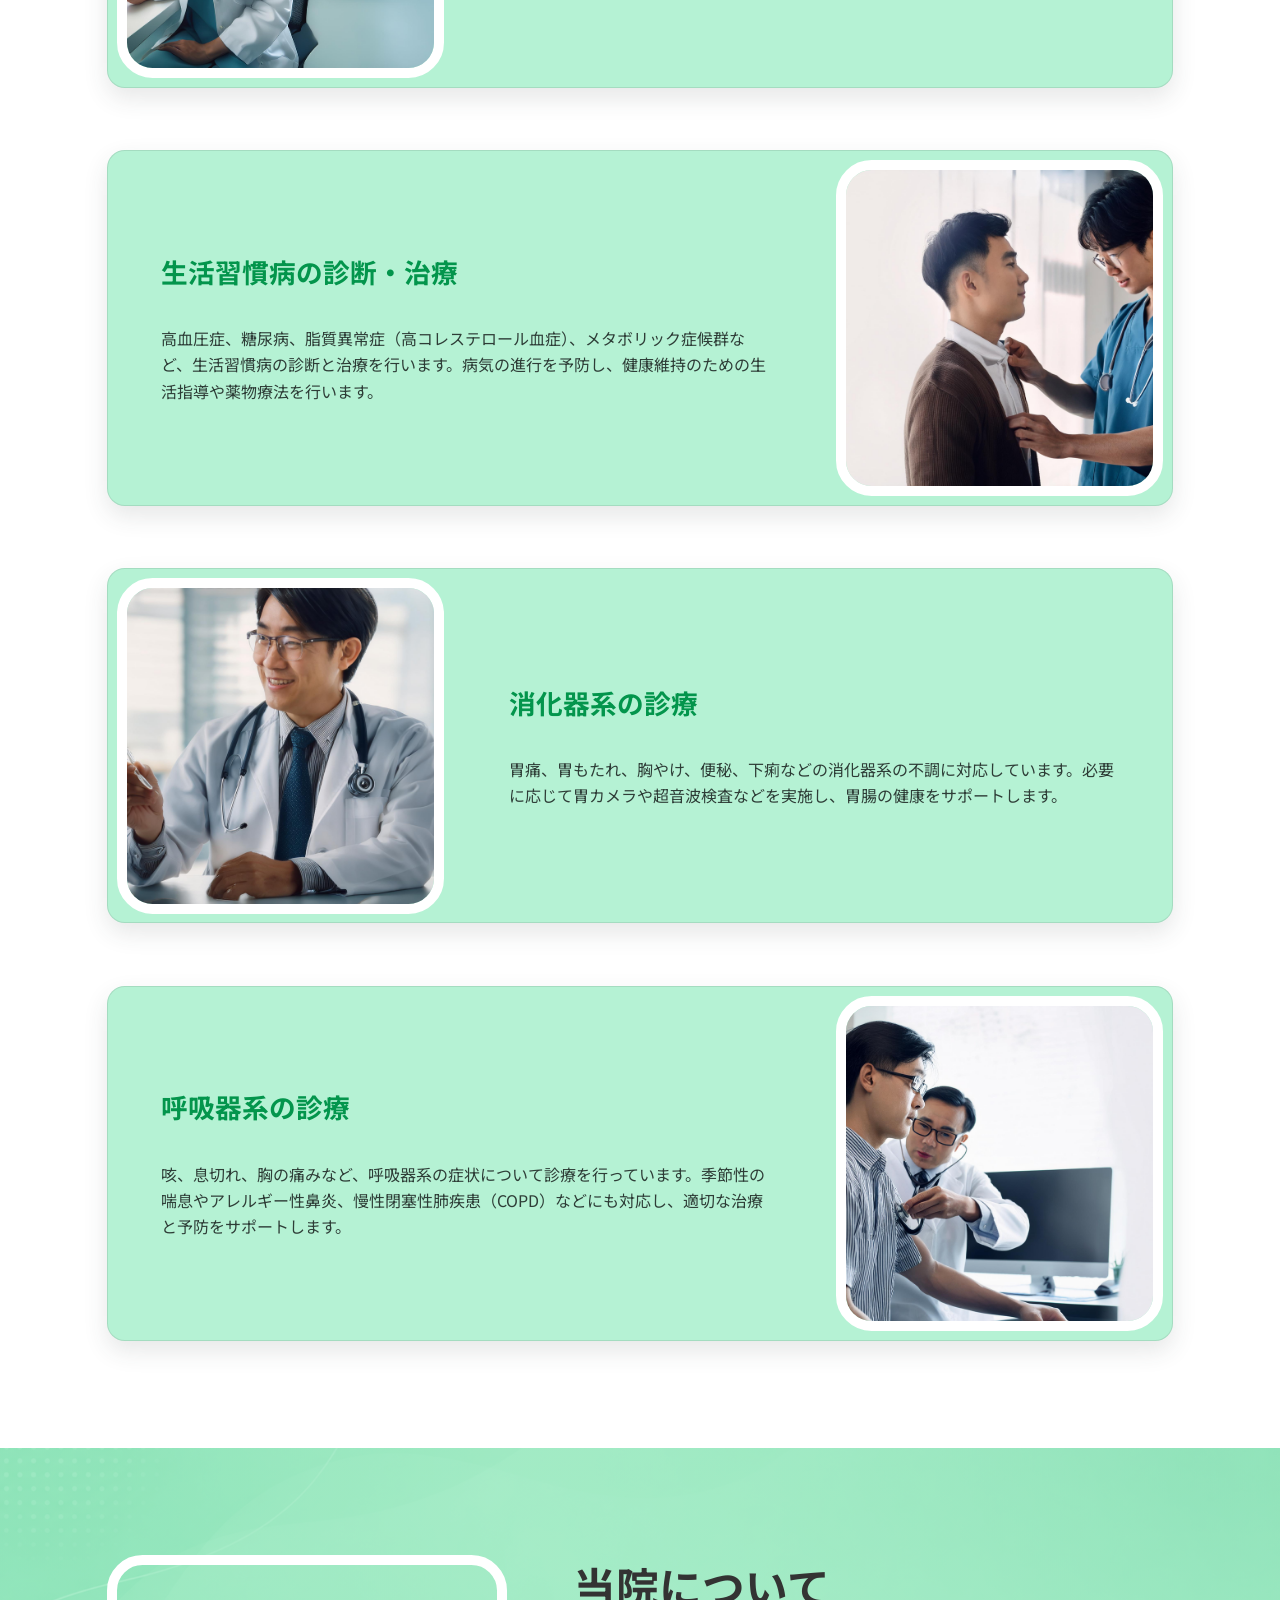
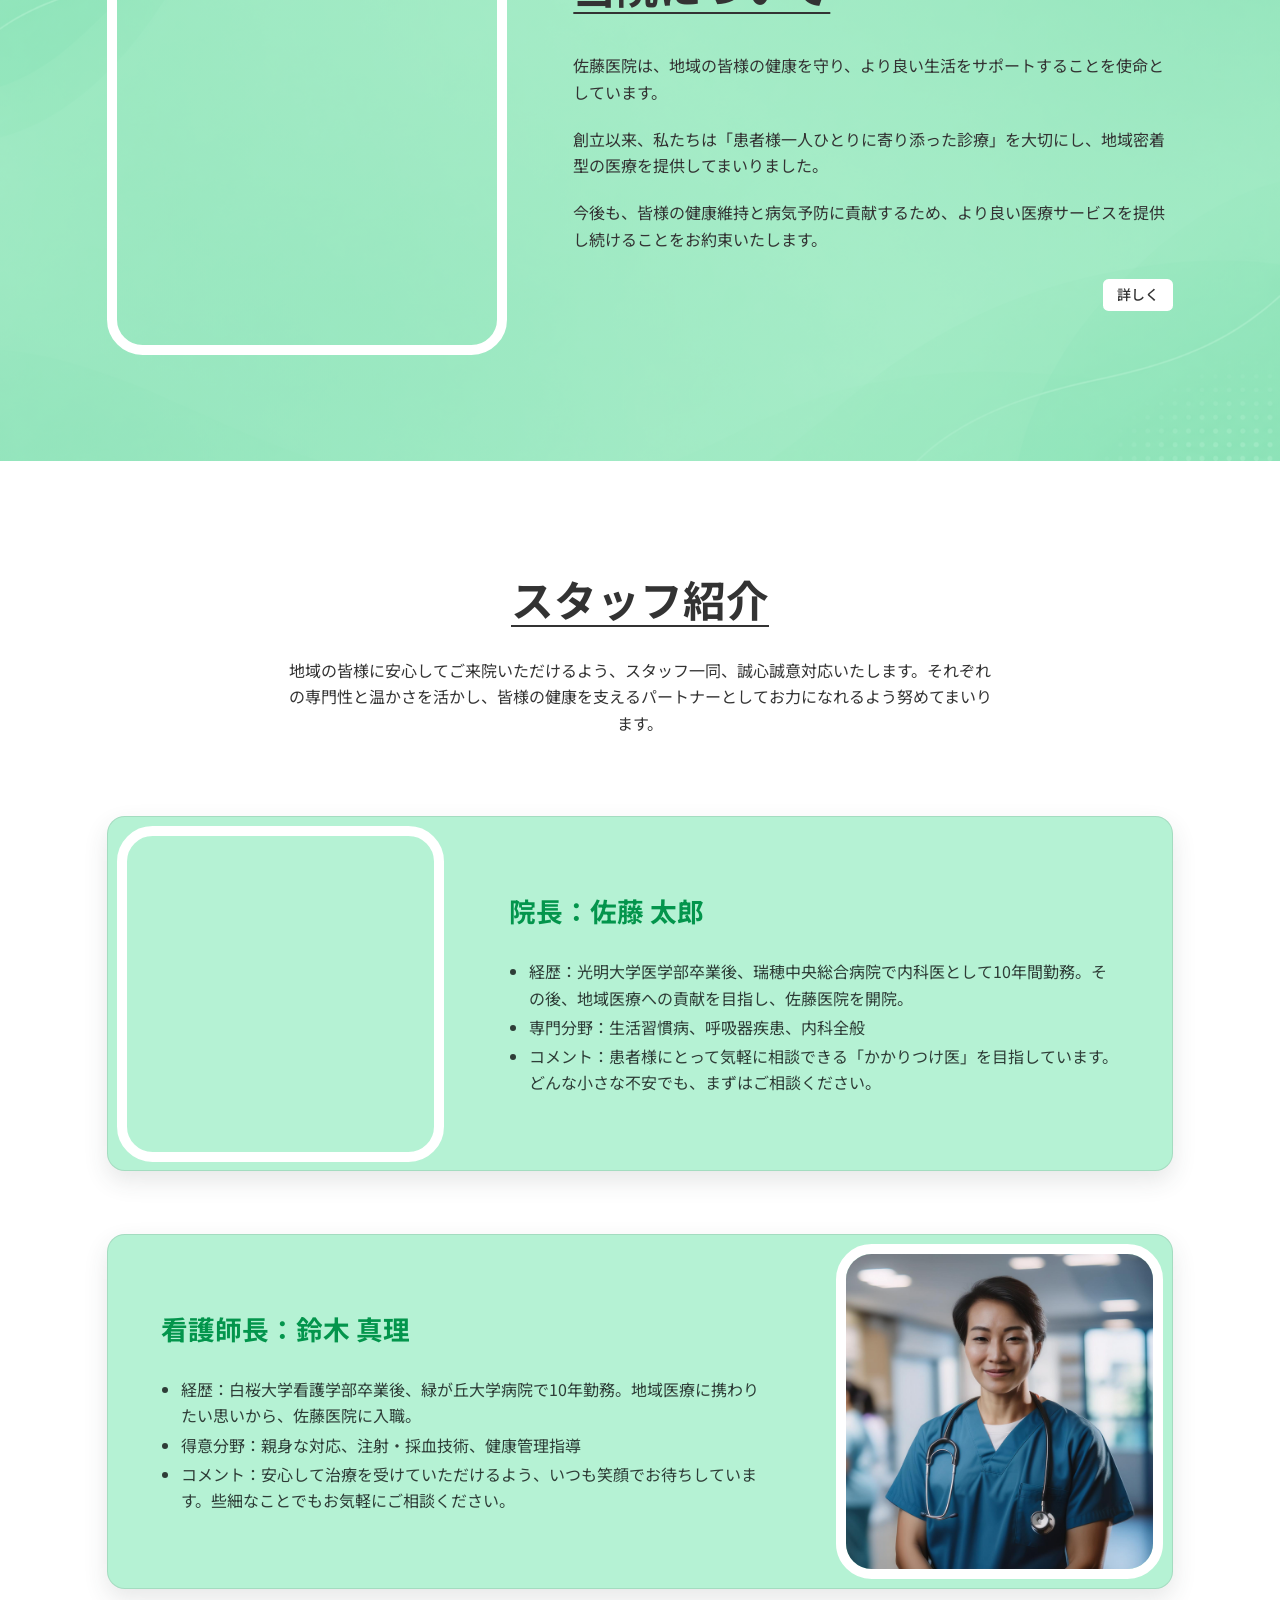
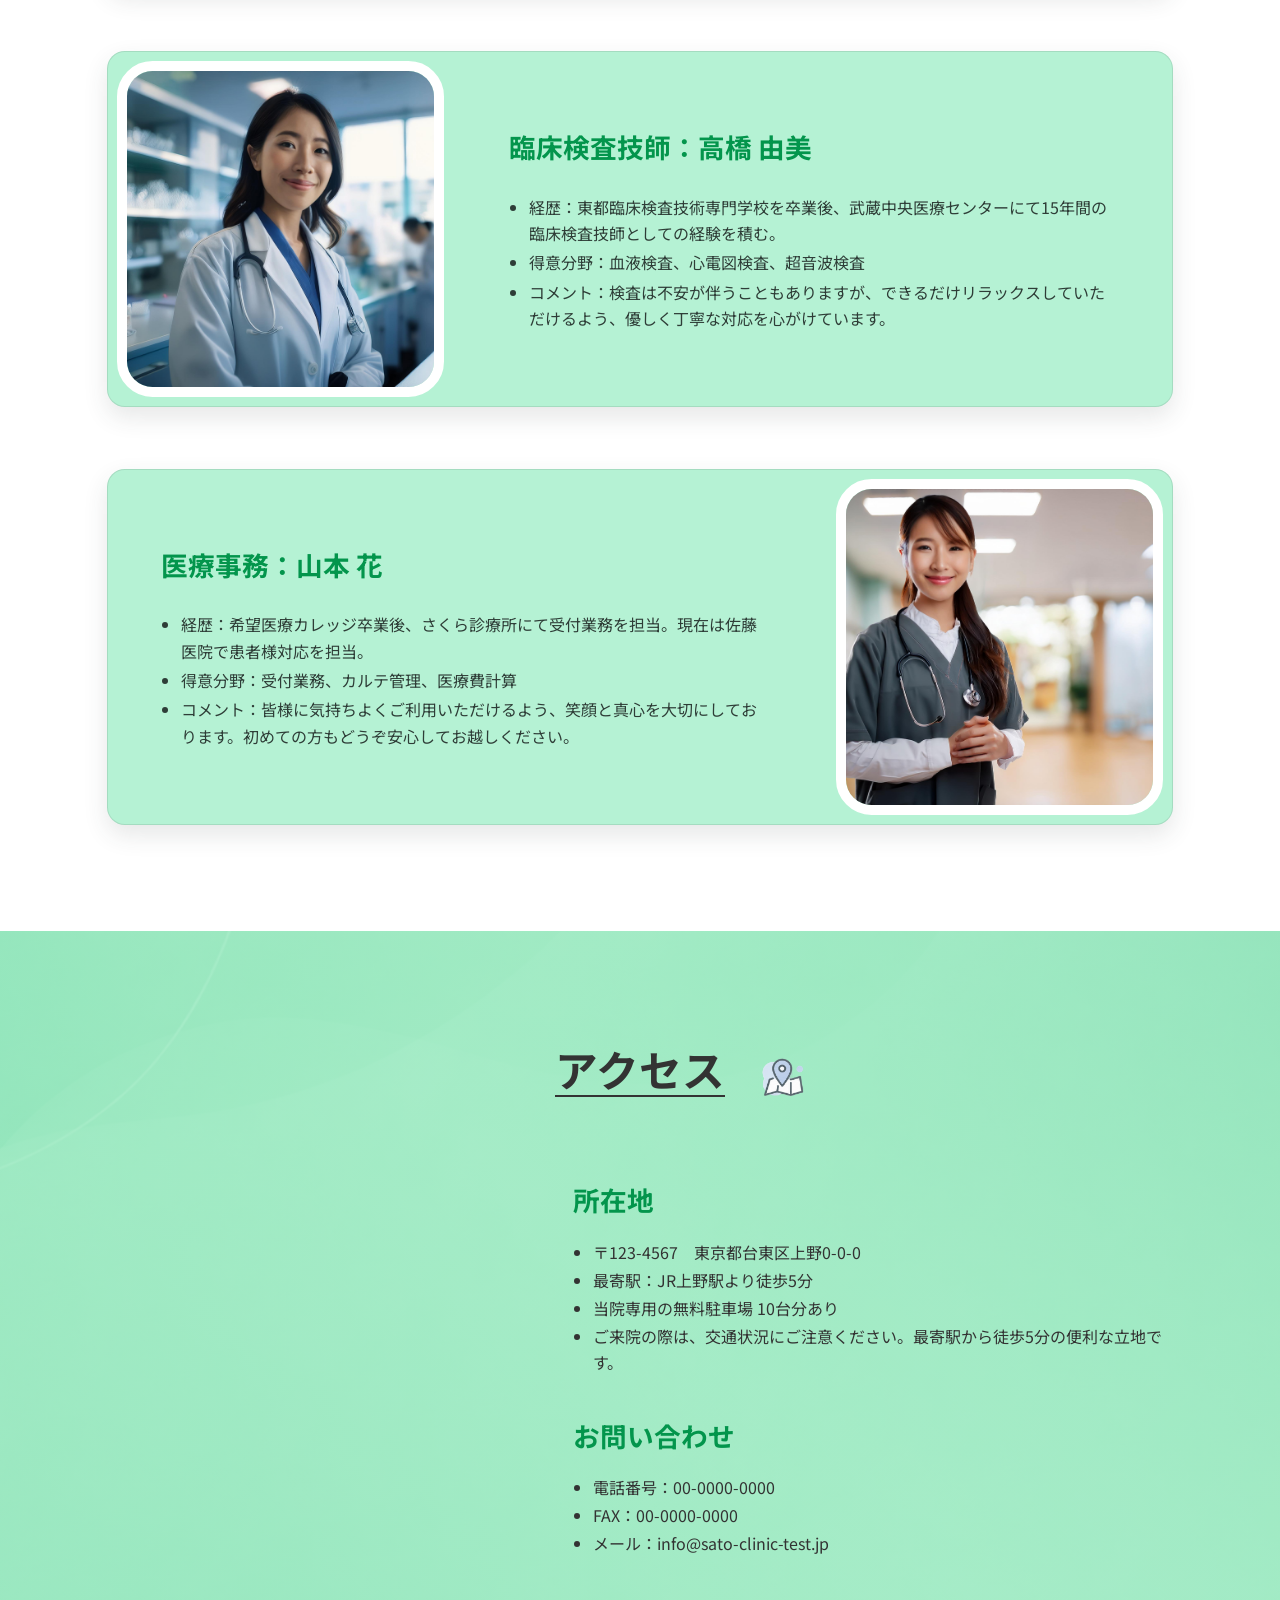
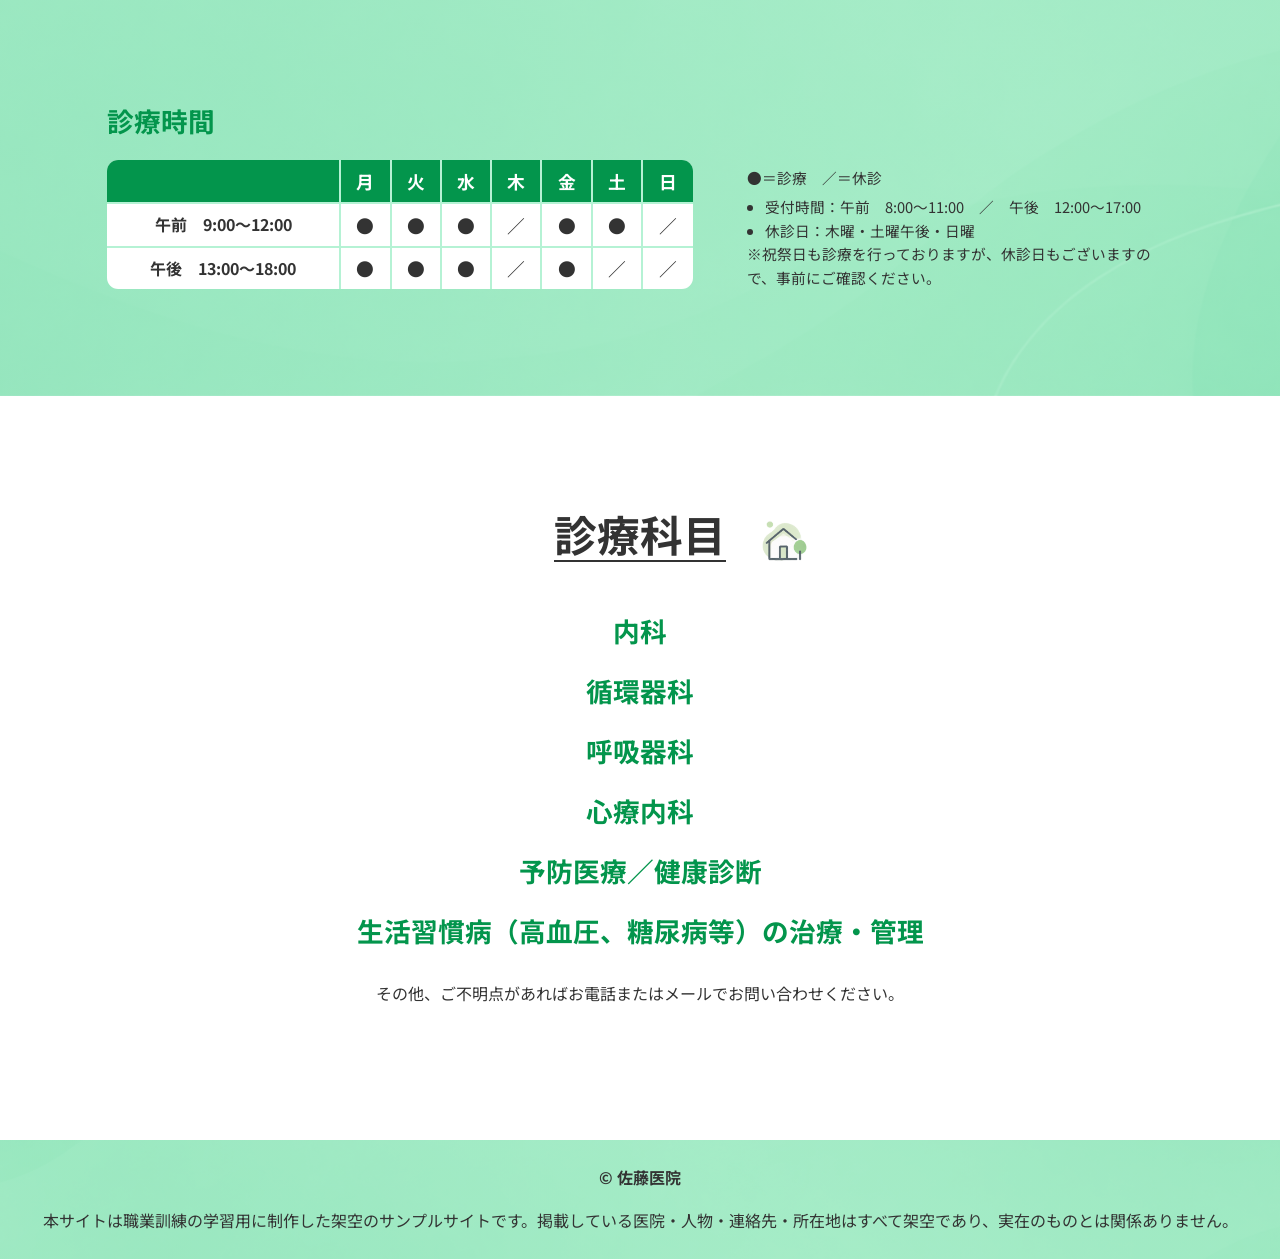
==== commit 6b07ecc4: "スマホカルーセルカード化" ====
--- a/index.html
+++ b/index.html
@@ -8,7 +8,7 @@
   <meta name="description" content="佐藤医院の診療内容、スタッフ、診療時間・アクセスをご紹介する、職業訓練用の架空サンプルサイトです。">
   <title>佐藤医院 | 地域に根差した医療</title>
   <link rel="icon" href="./assets/images/Logo/logo.png" type="image/png">
-  <link rel="stylesheet" href="./css/style.css?v=2">
+  <link rel="stylesheet" href="./css/style.css?v=3">
   <script src="./assets/js/script.js" defer></script>
 </head>
 
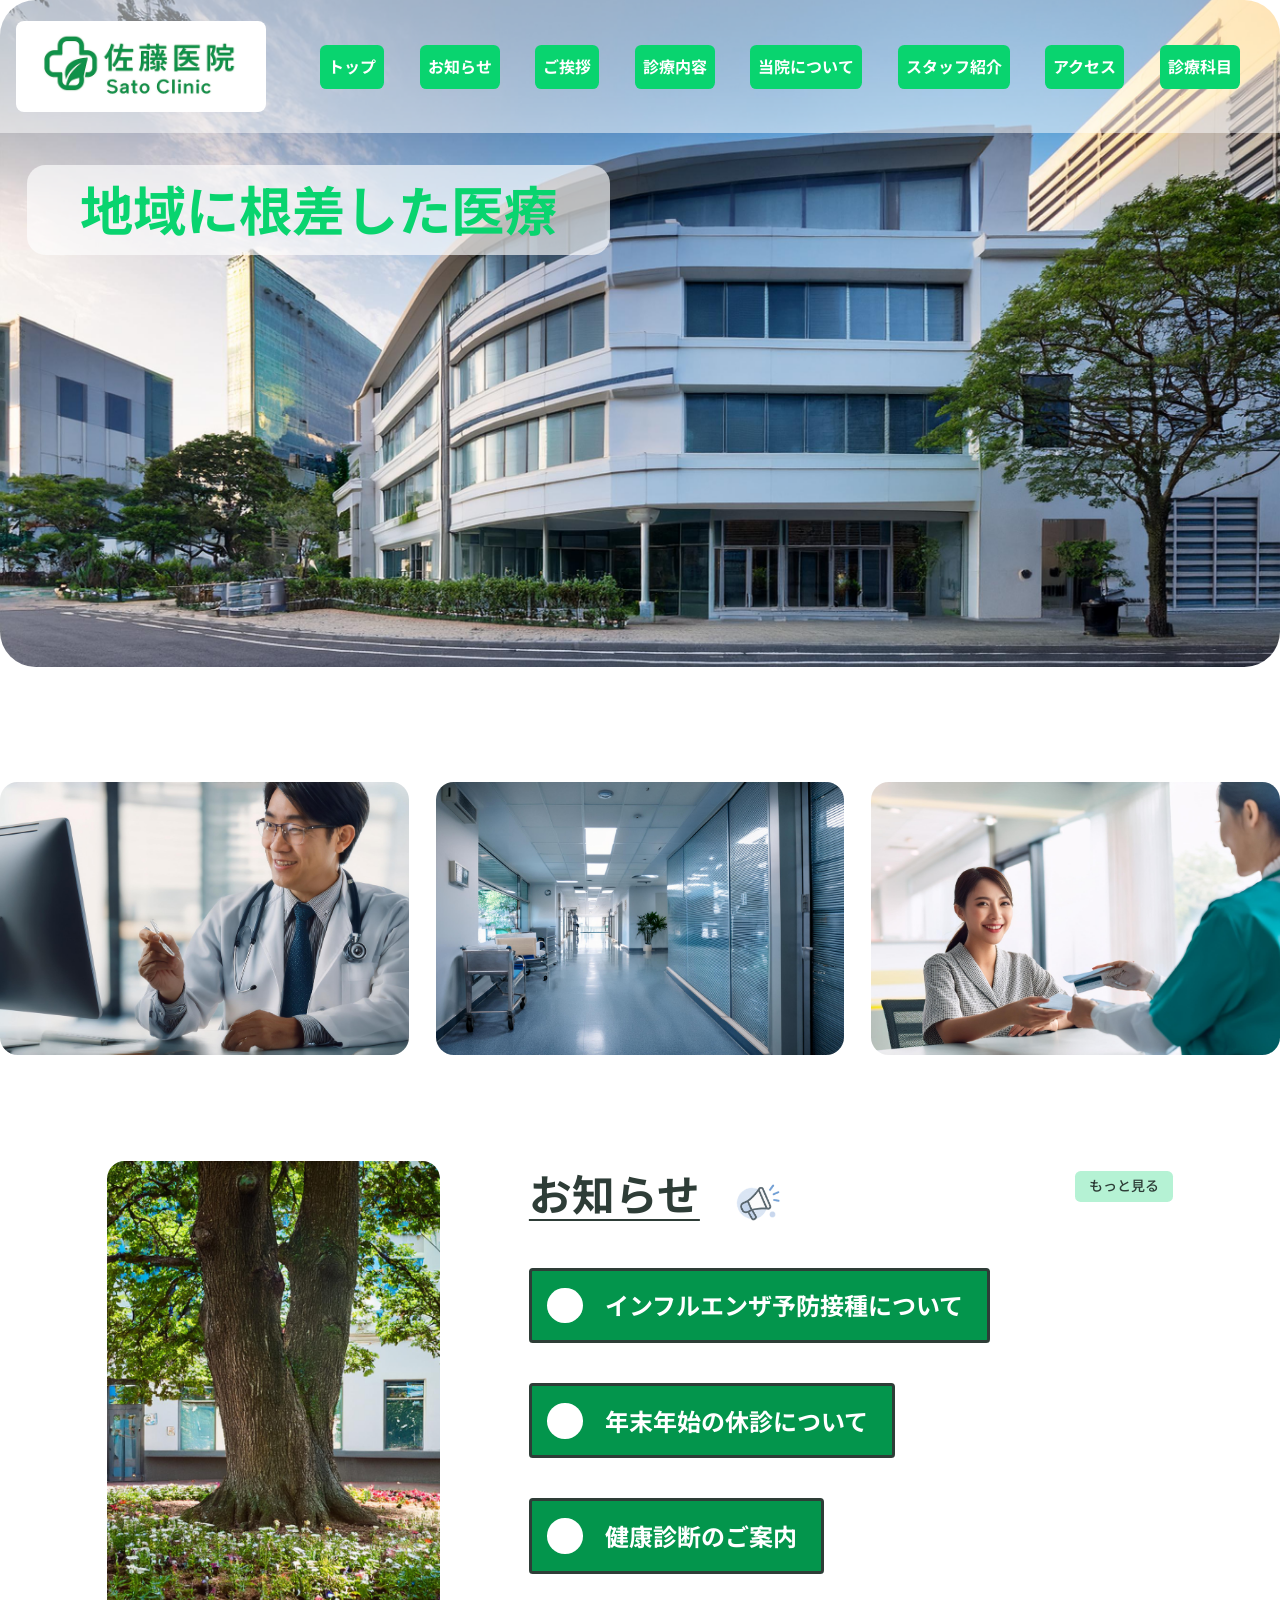
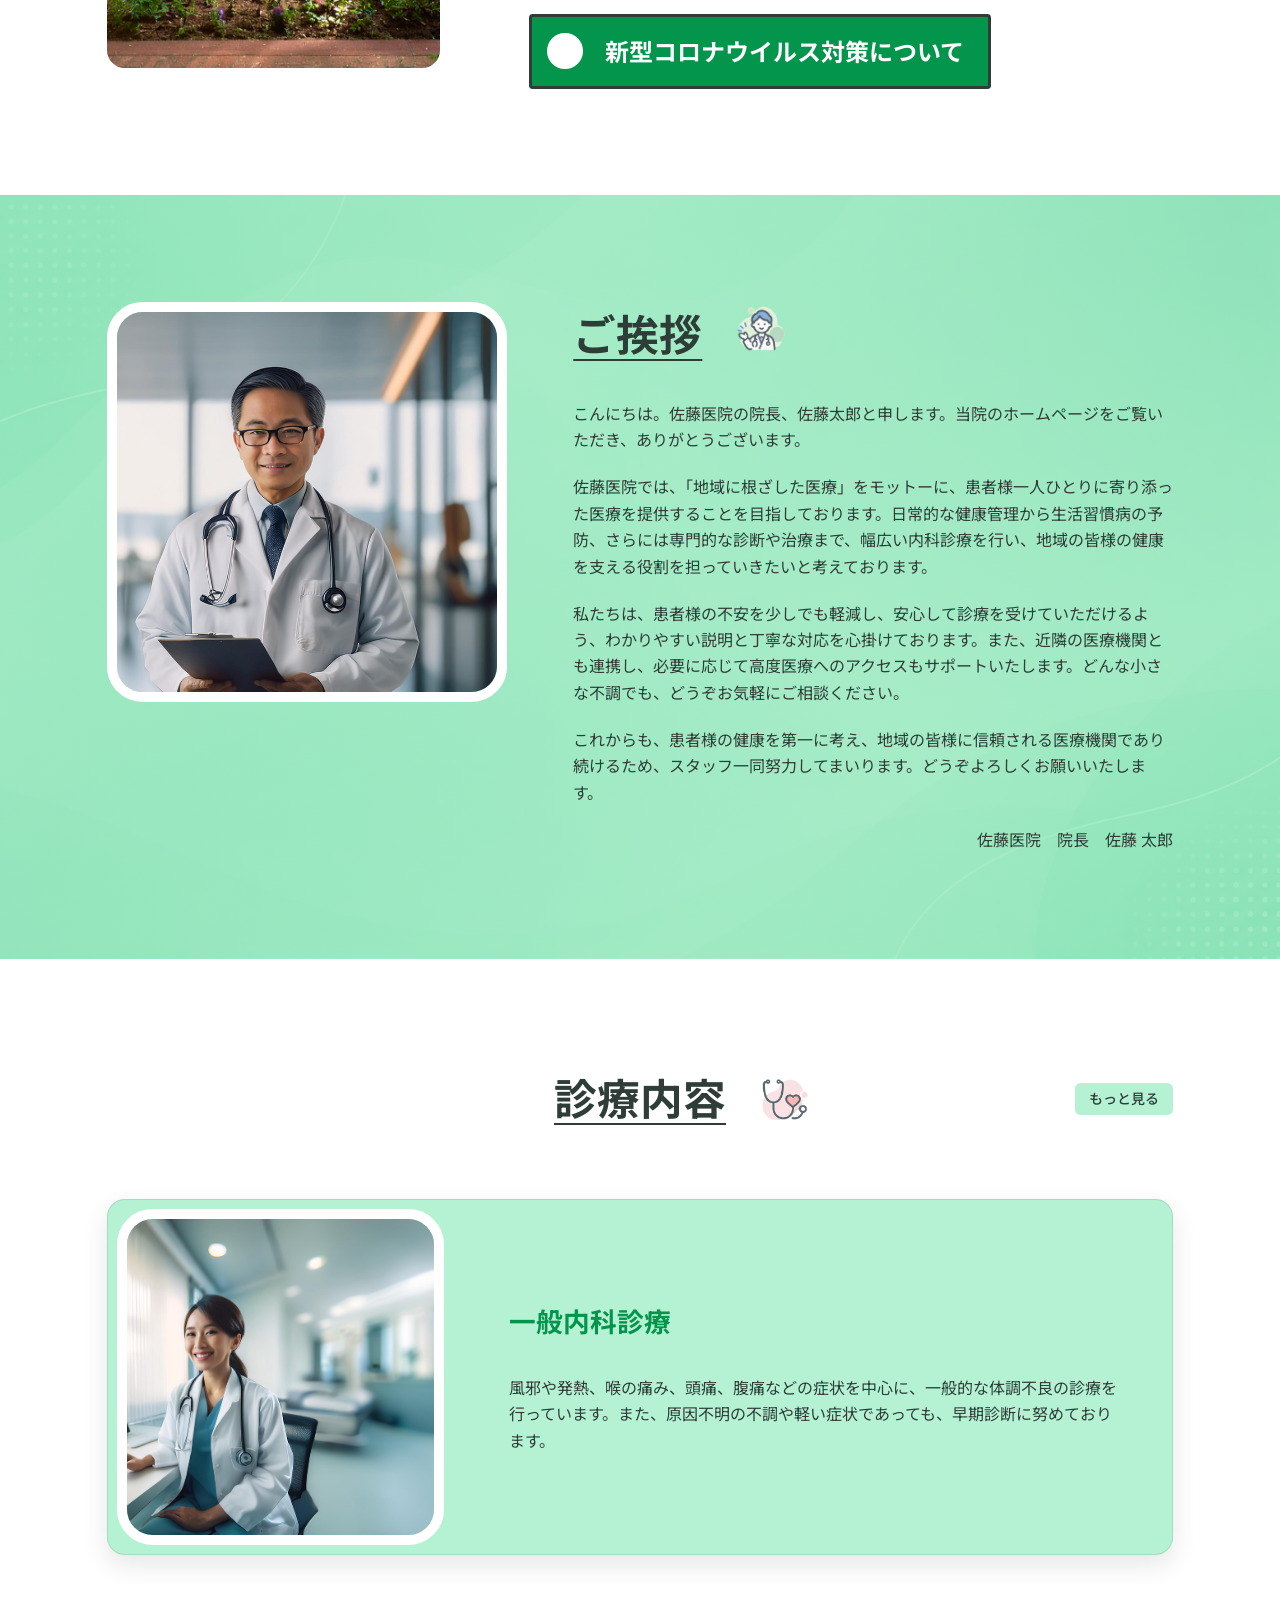
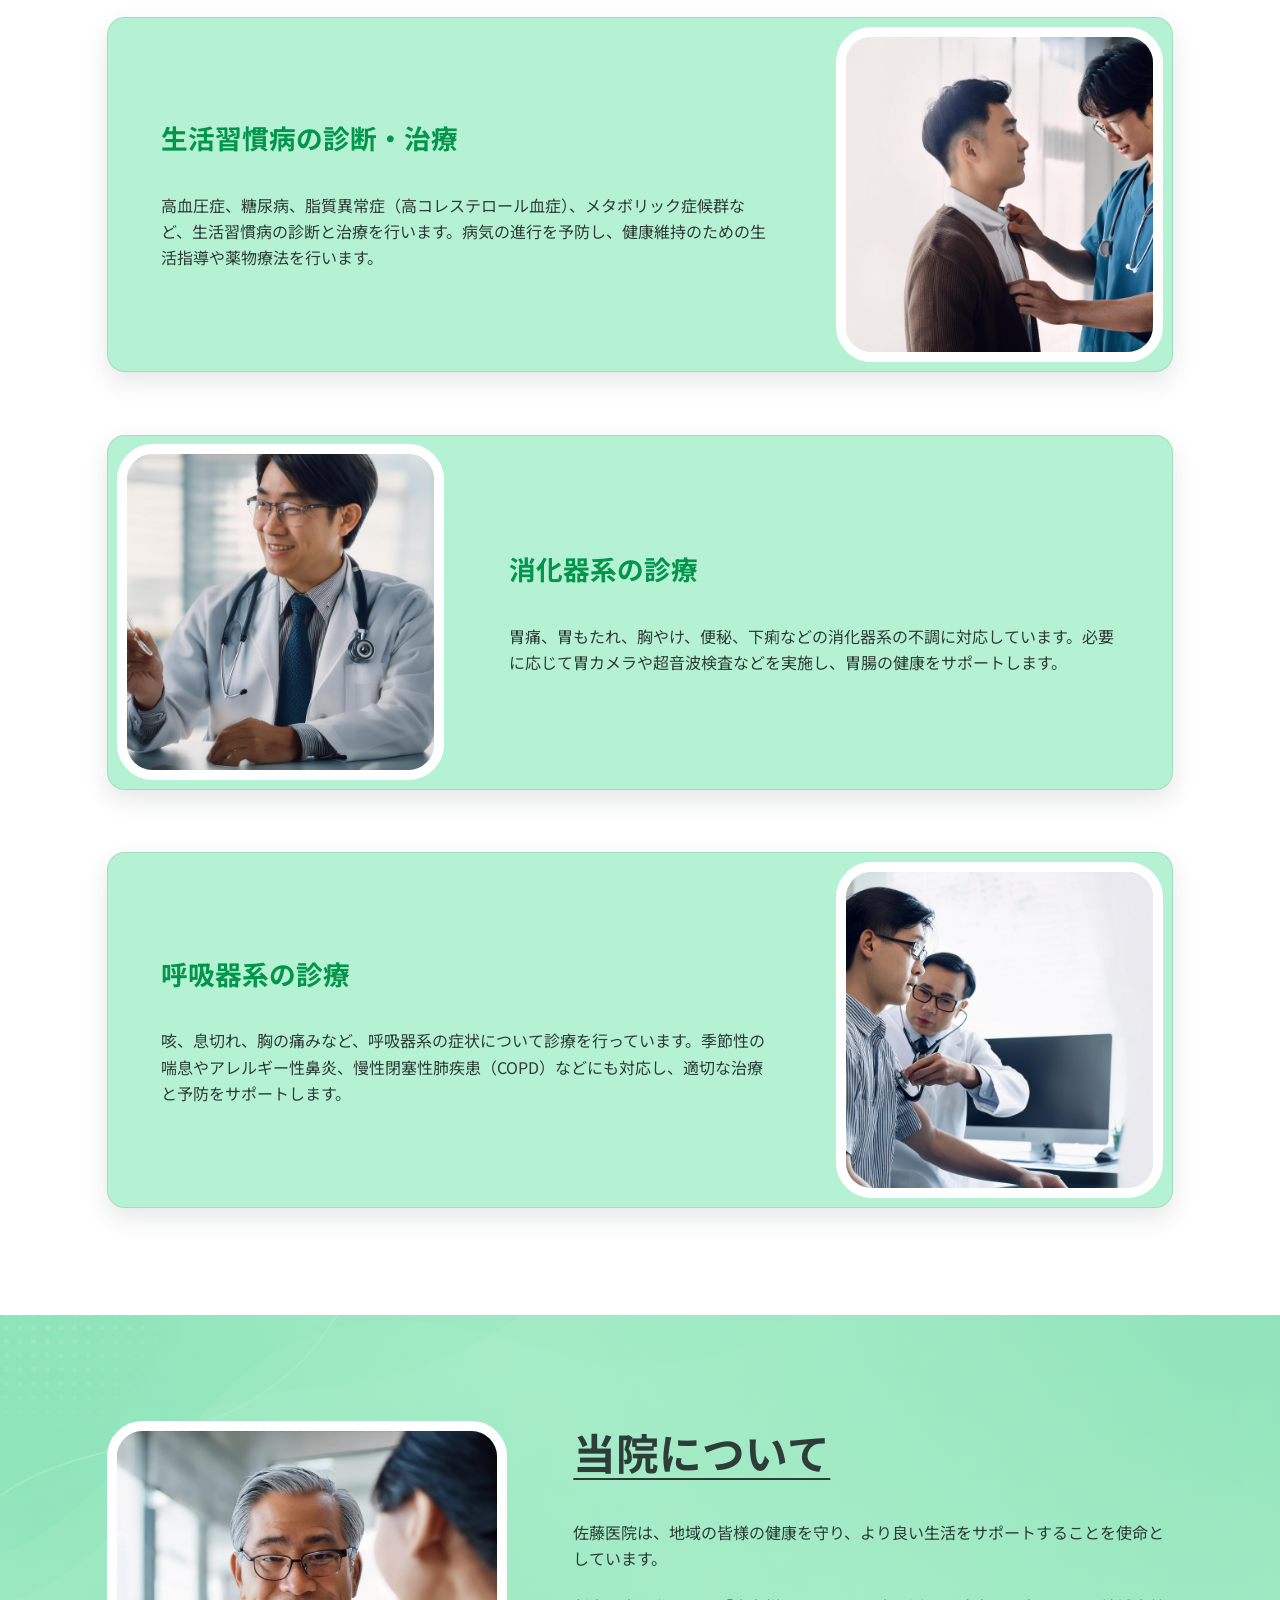
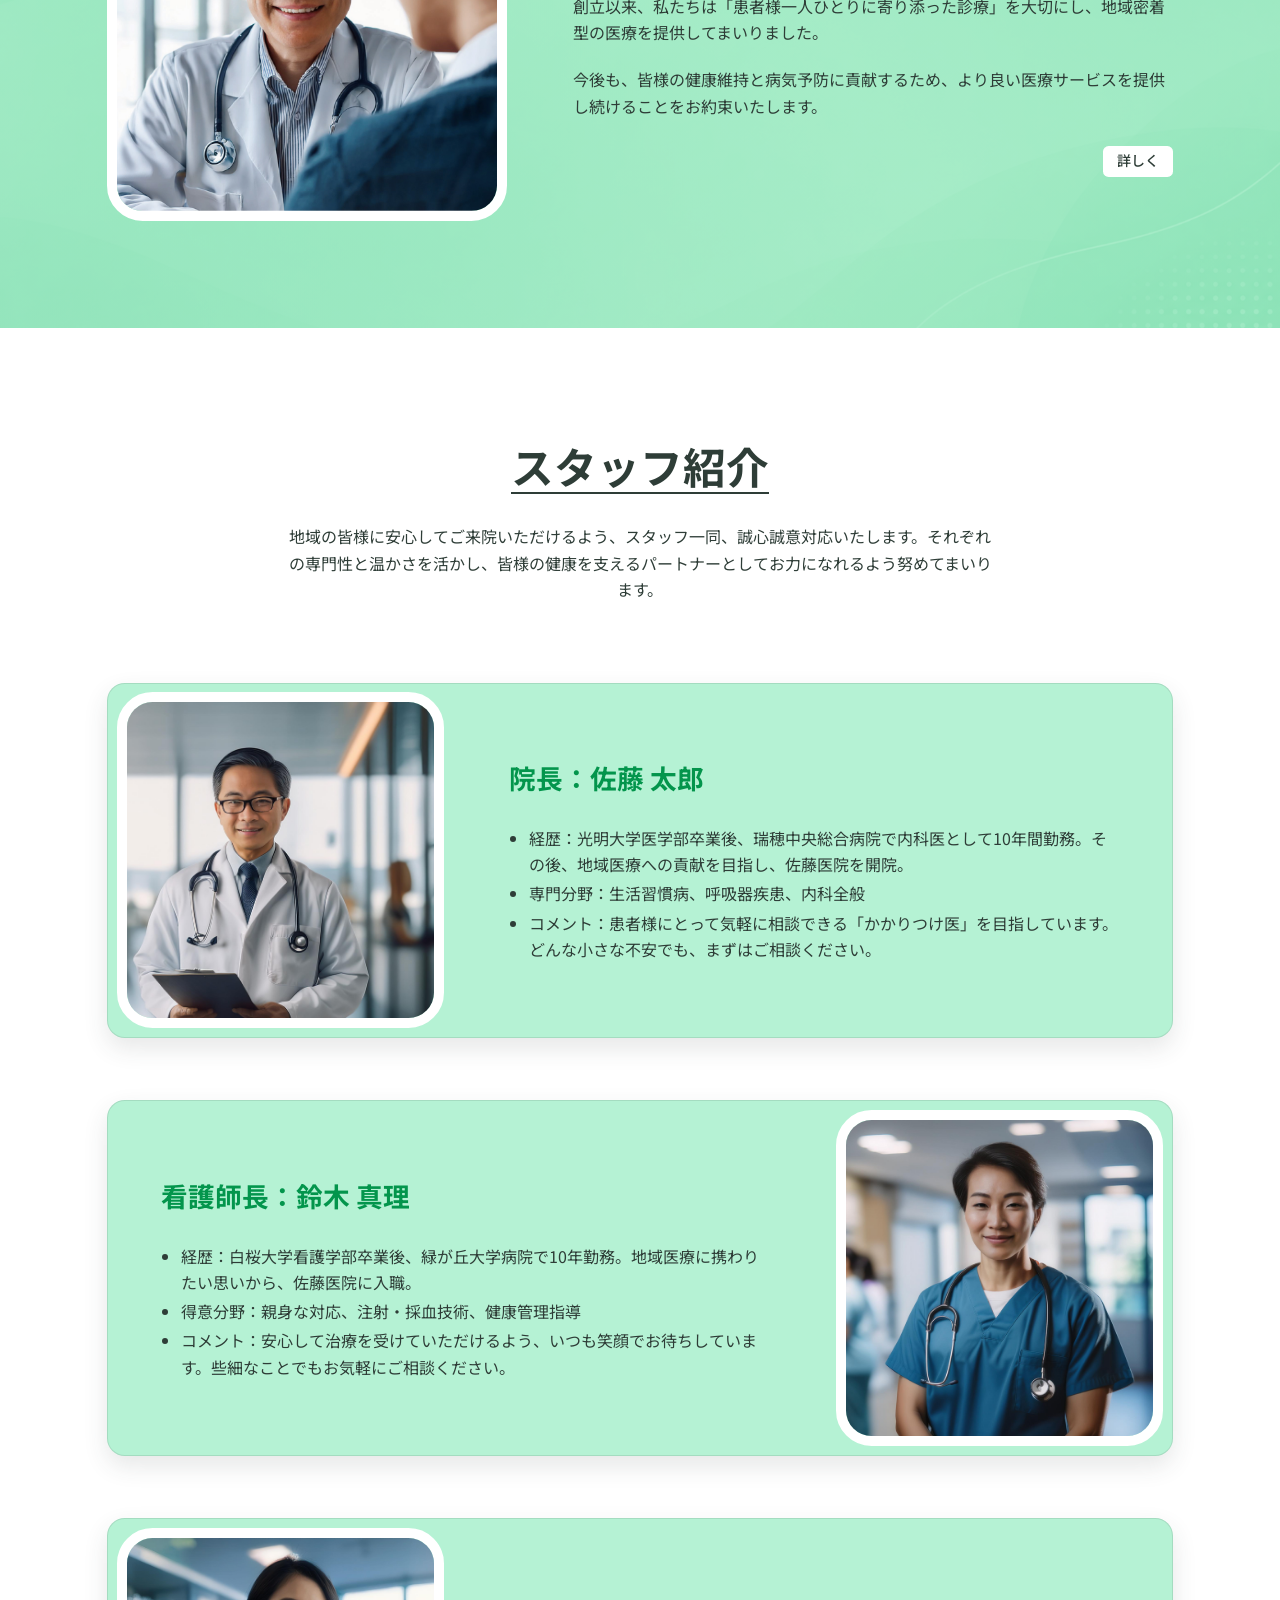
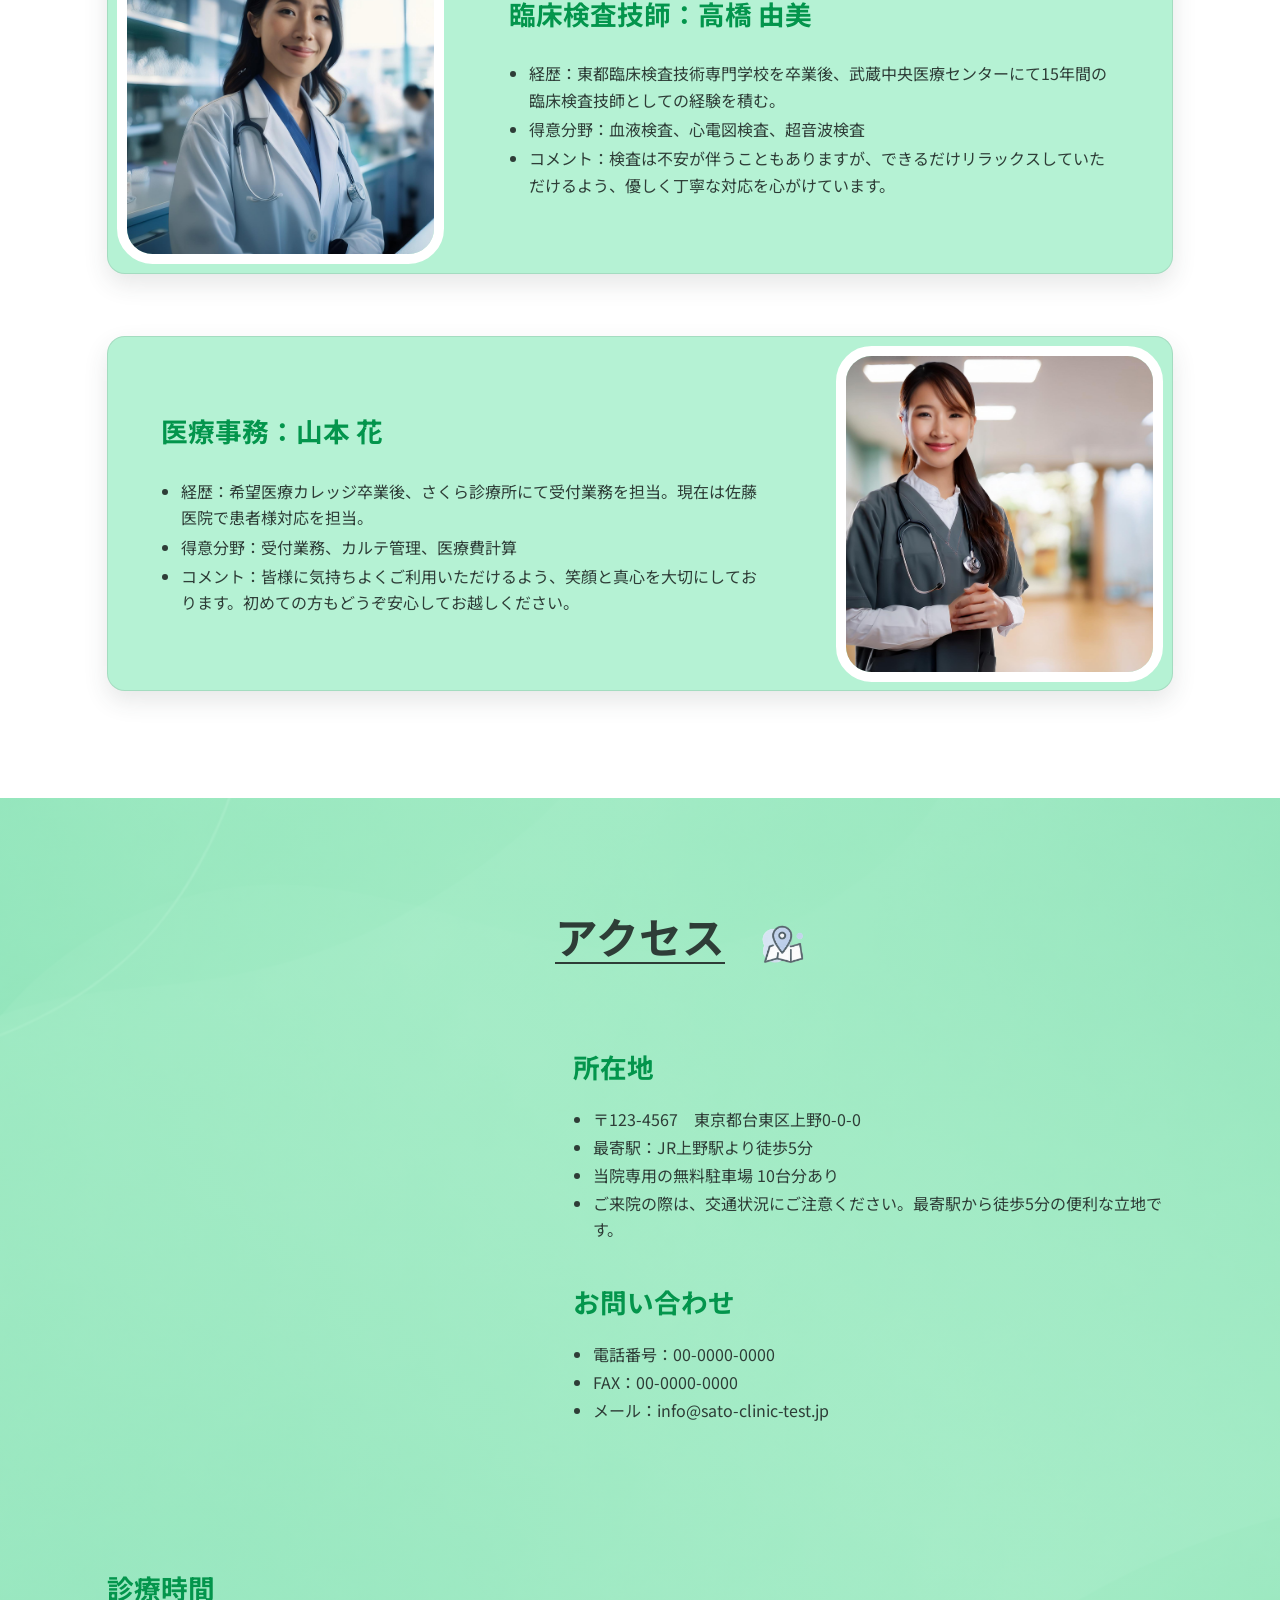
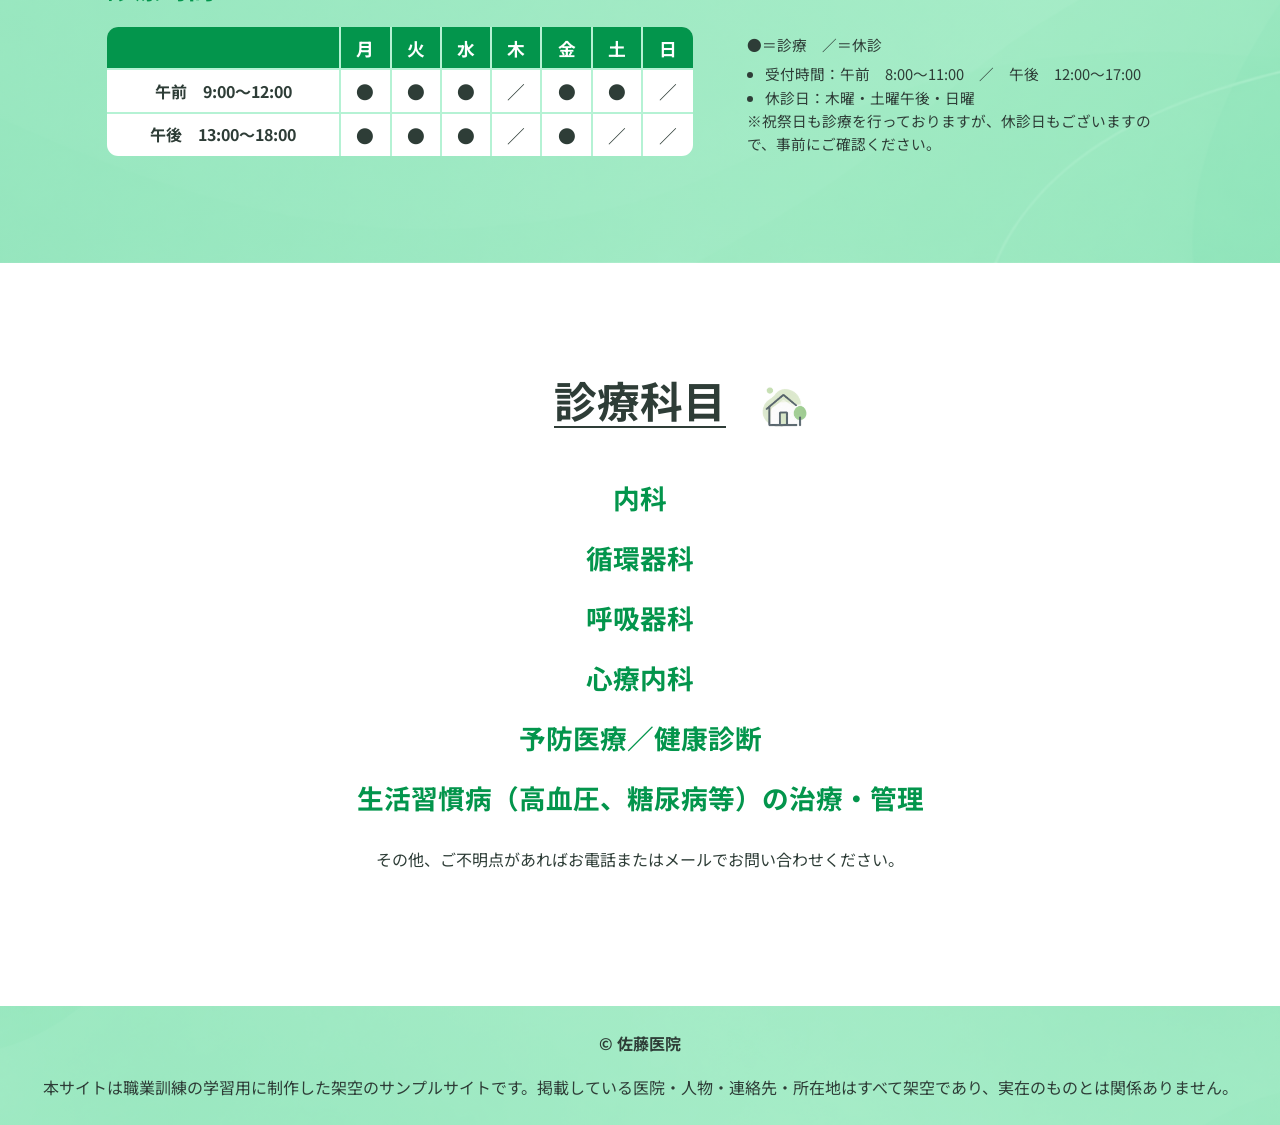
==== commit 0ffe707f: "トップの帯を半透明に" ====
--- a/index.html
+++ b/index.html
@@ -6,7 +6,7 @@
   <meta name="viewport" content="width=device-width, initial-scale=1">
   <meta name="robots" content="noindex, nofollow">
   <meta name="description" content="佐藤医院の診療内容、スタッフ、診療時間・アクセスをご紹介する、職業訓練用の架空サンプルサイトです。">
-  <title>佐藤医院 | 地域に根差した医療</title>
+  <title>佐藤医院 | 地域に根ざした医療</title>
   <link rel="icon" href="./assets/images/Logo/logo.png" type="image/png">
   <link rel="stylesheet" href="./css/style.css?v=3">
   <script src="./assets/js/script.js" defer></script>
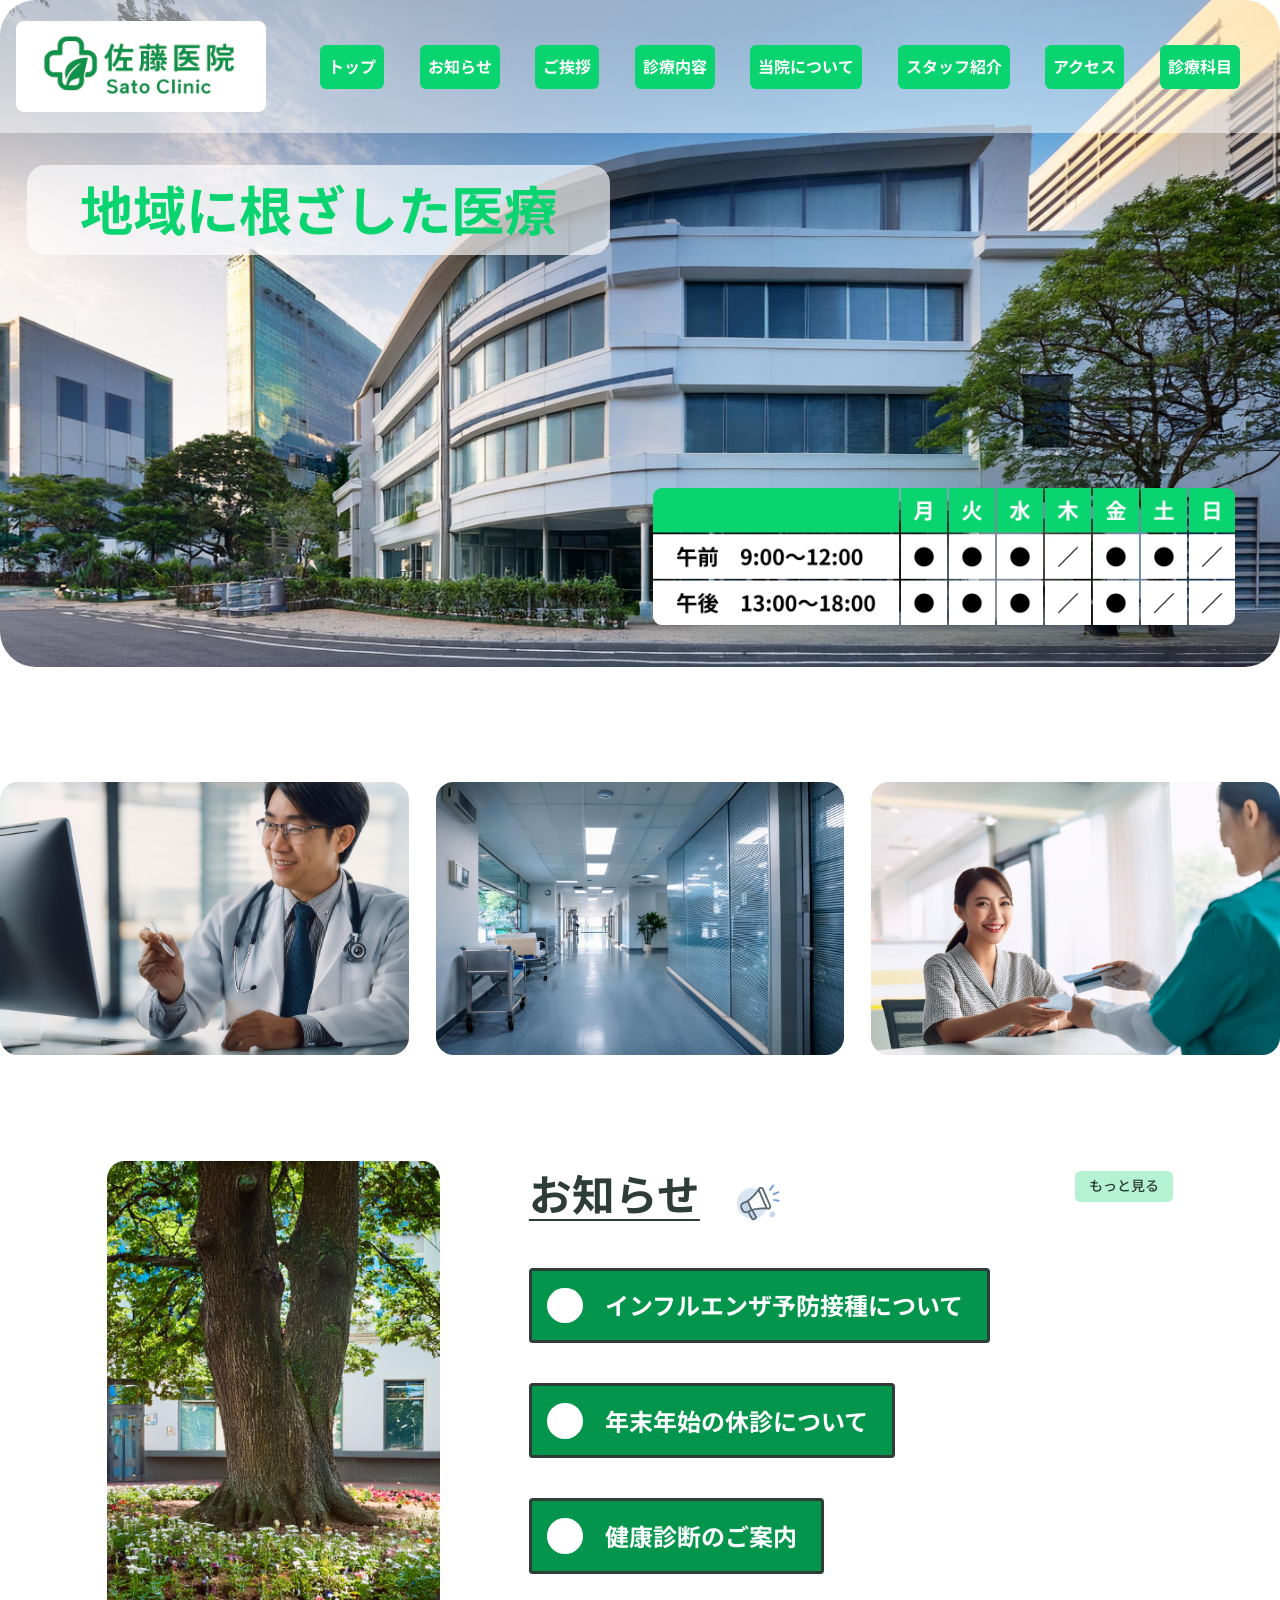
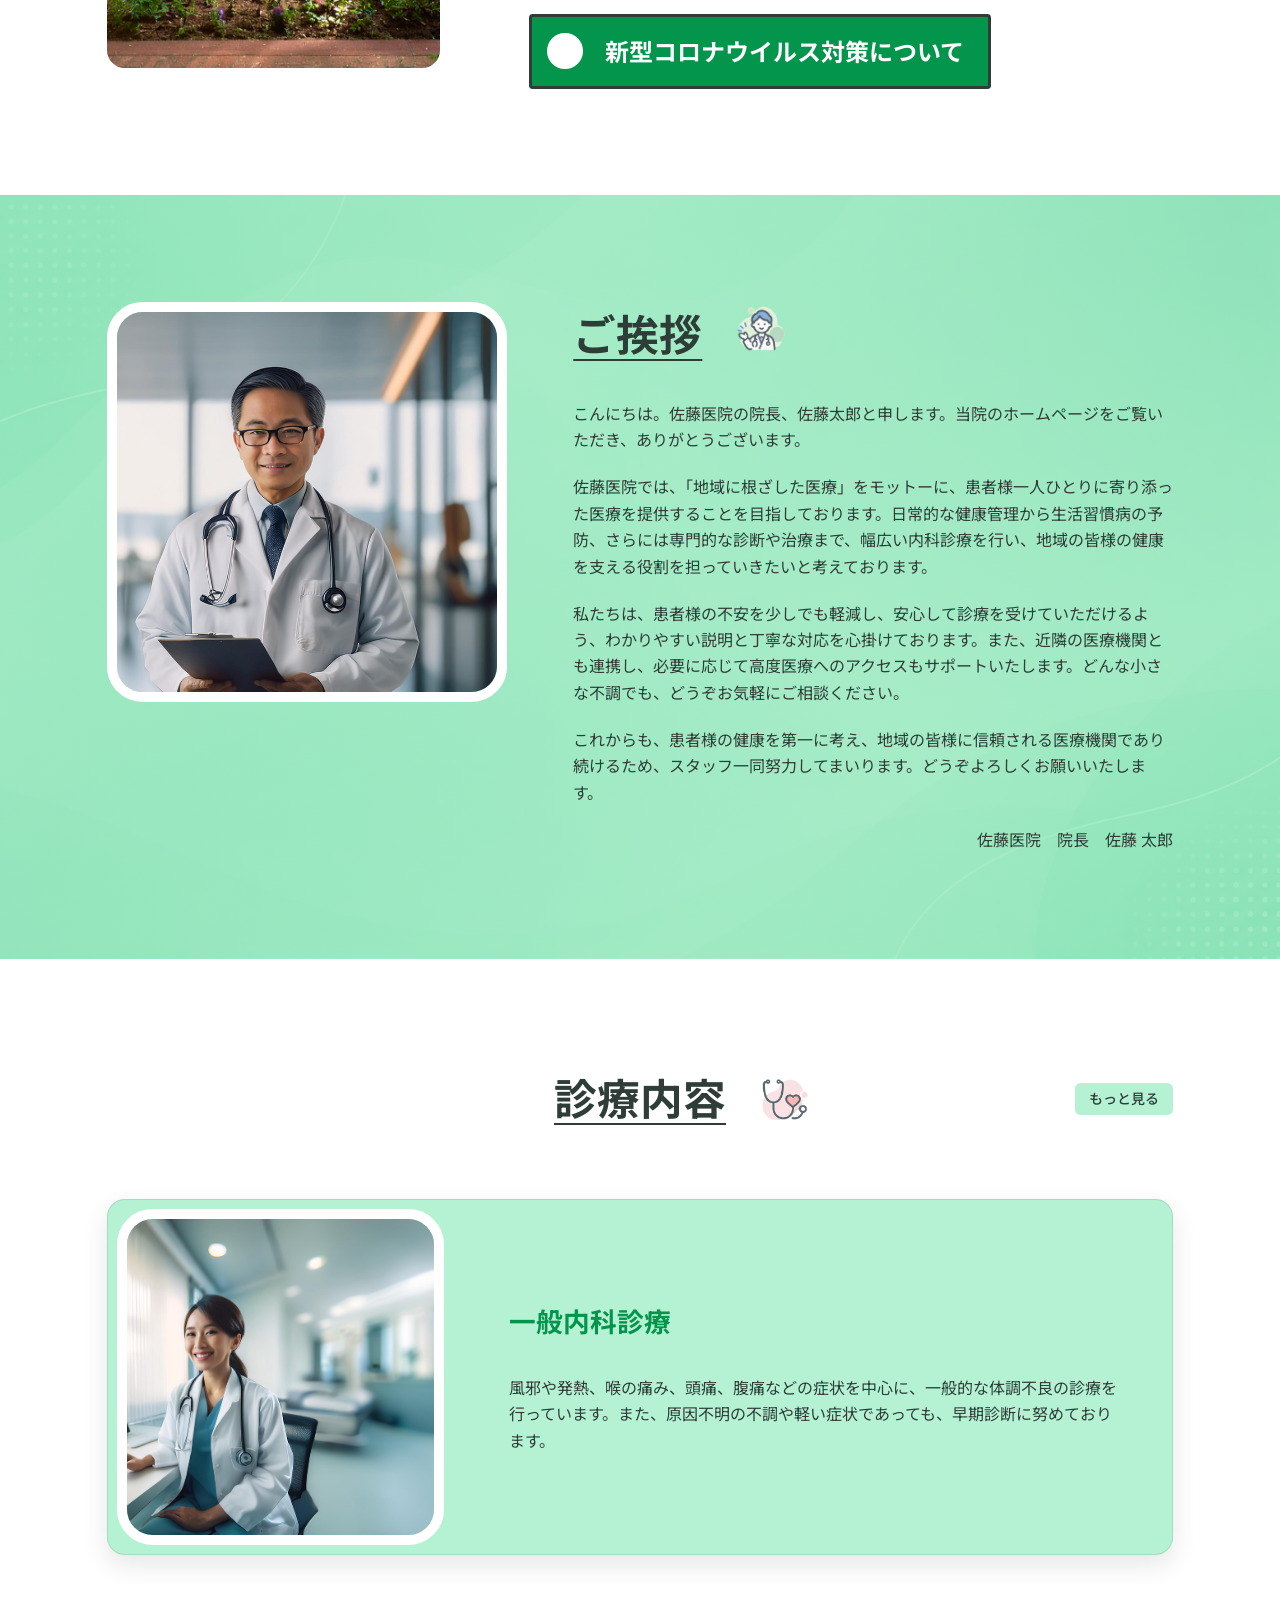
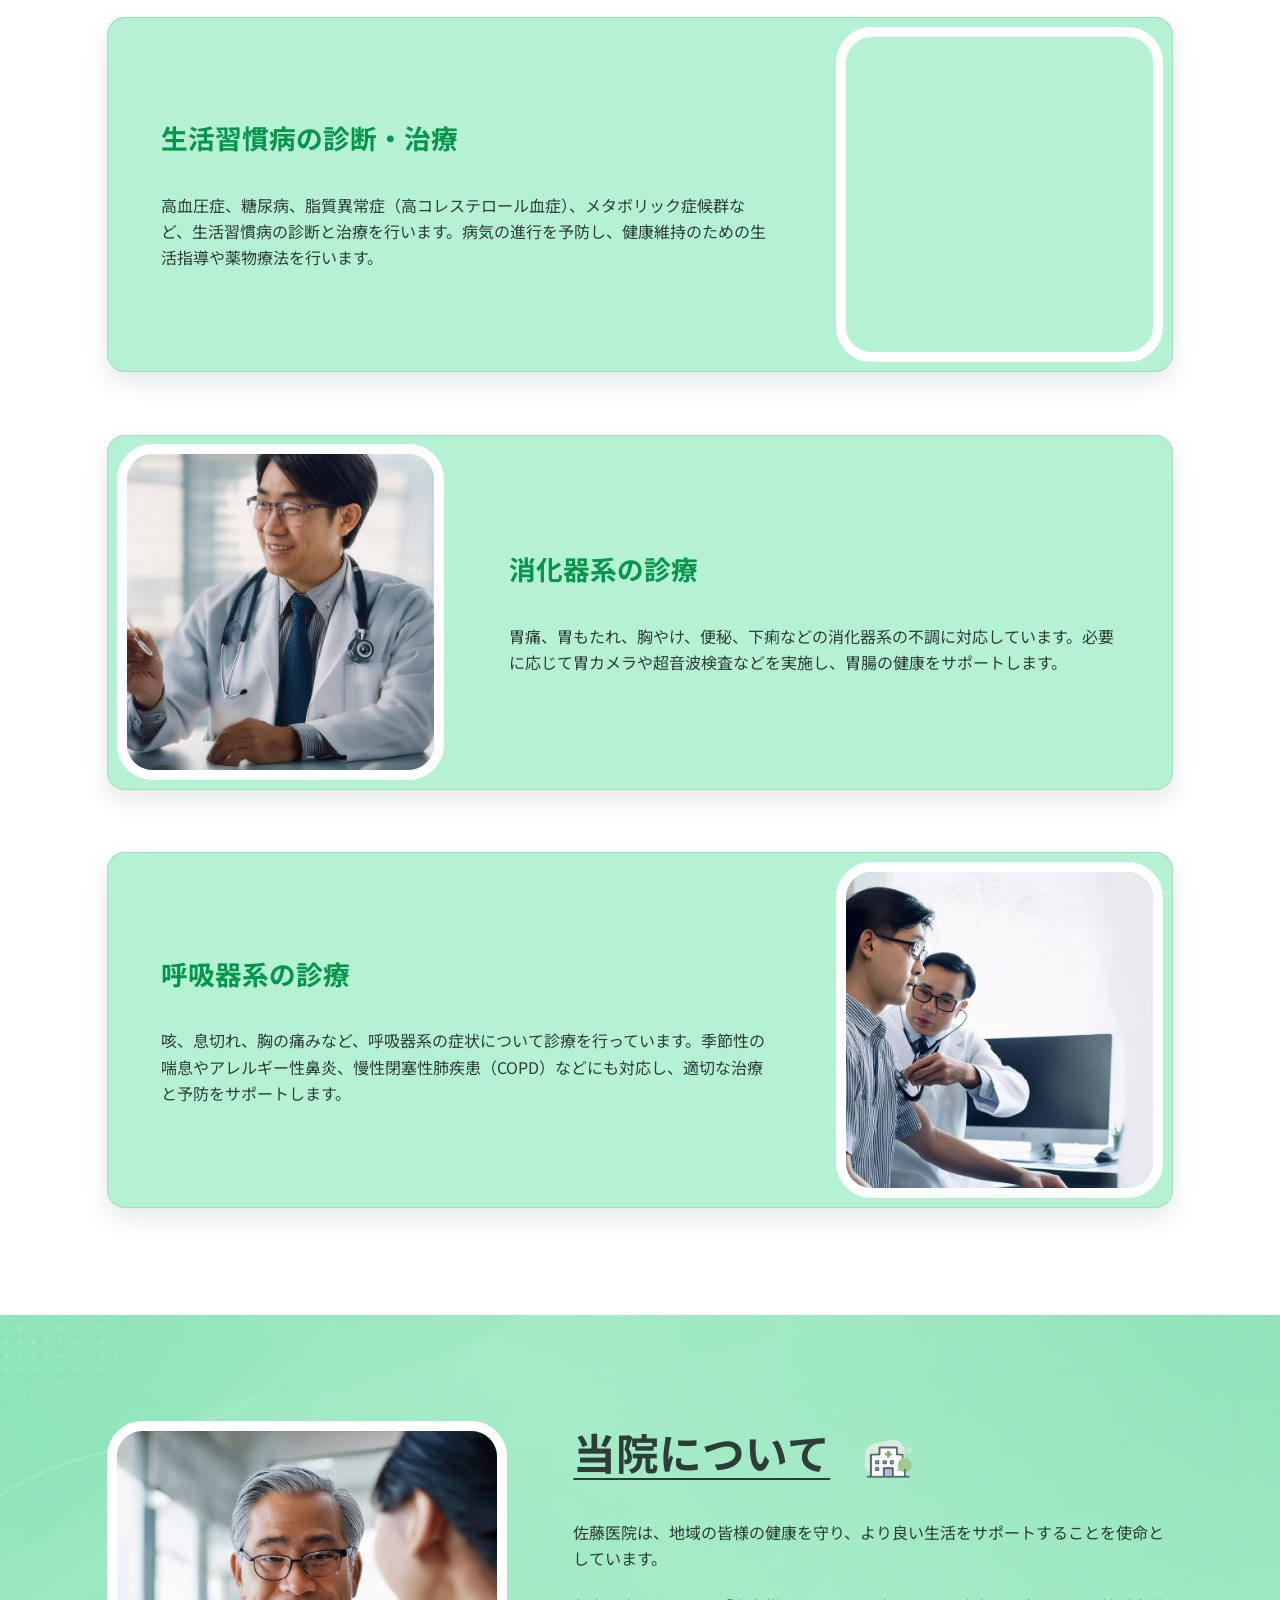
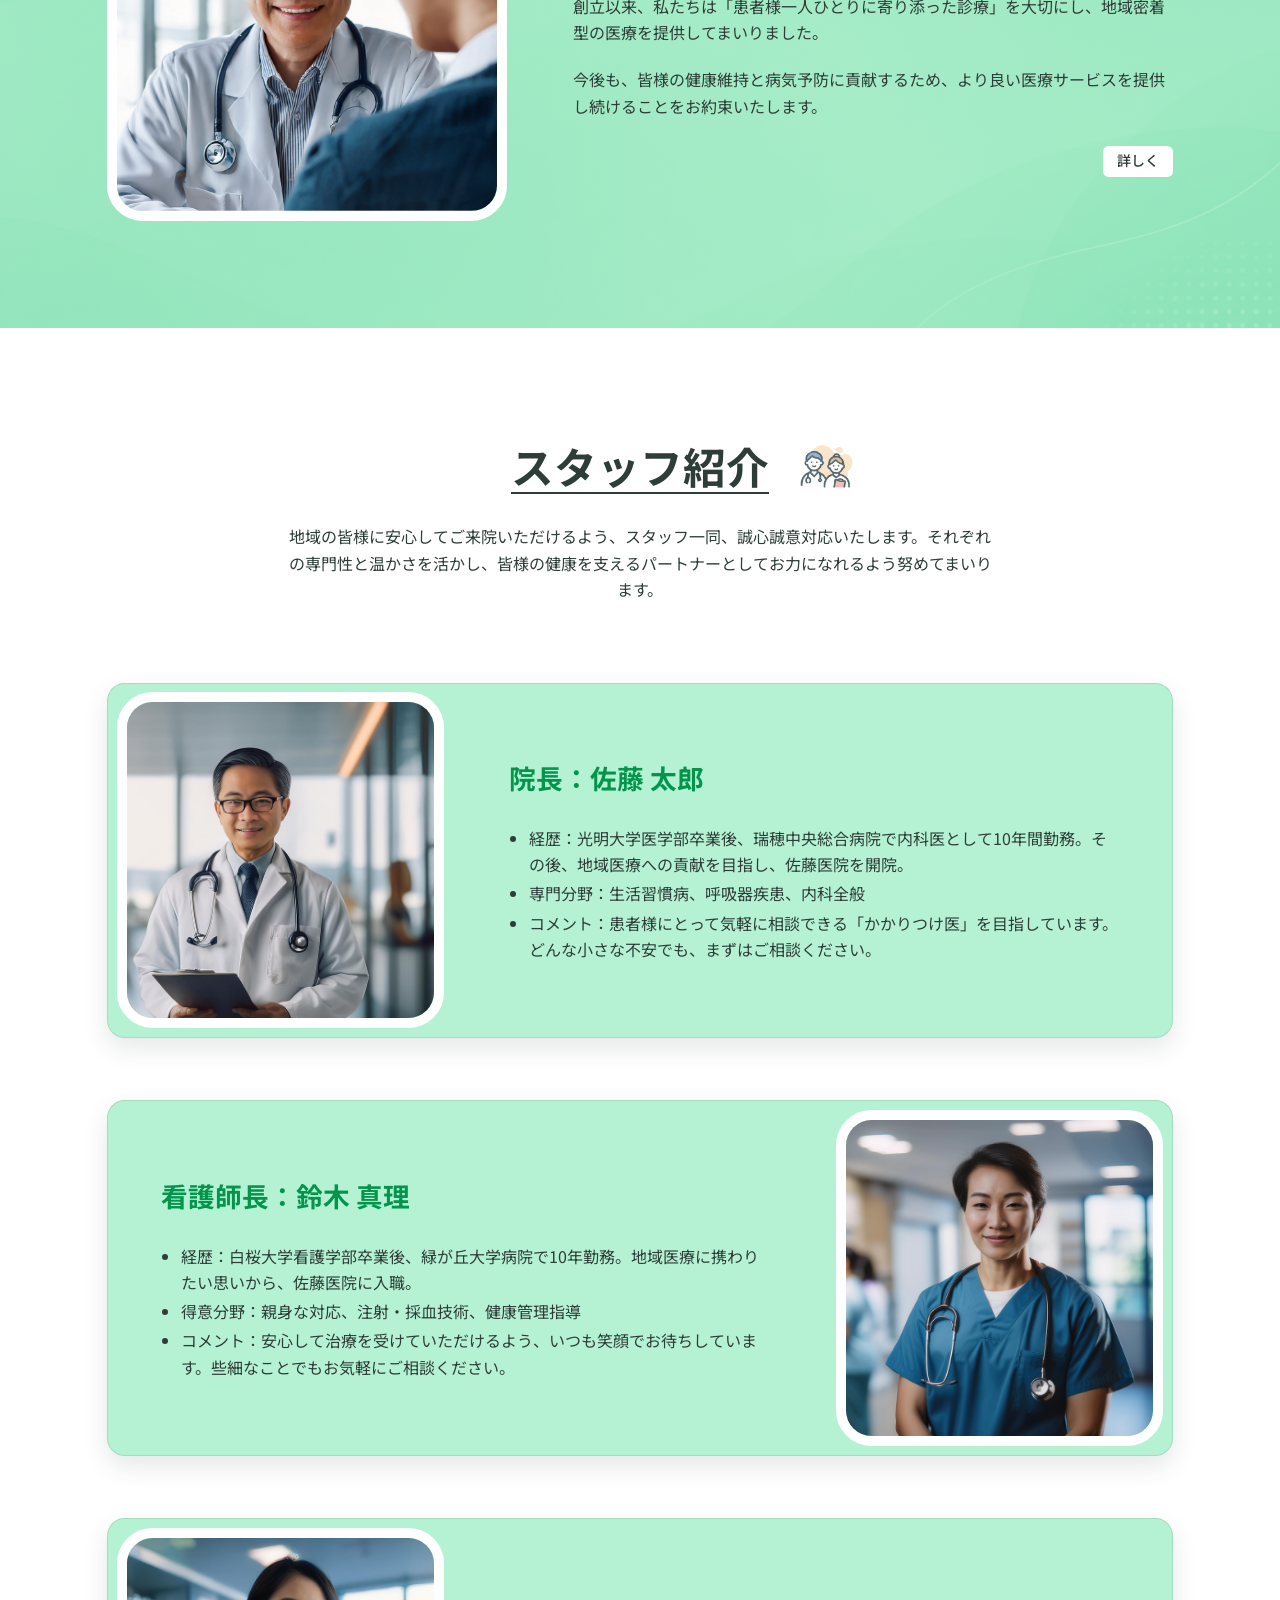
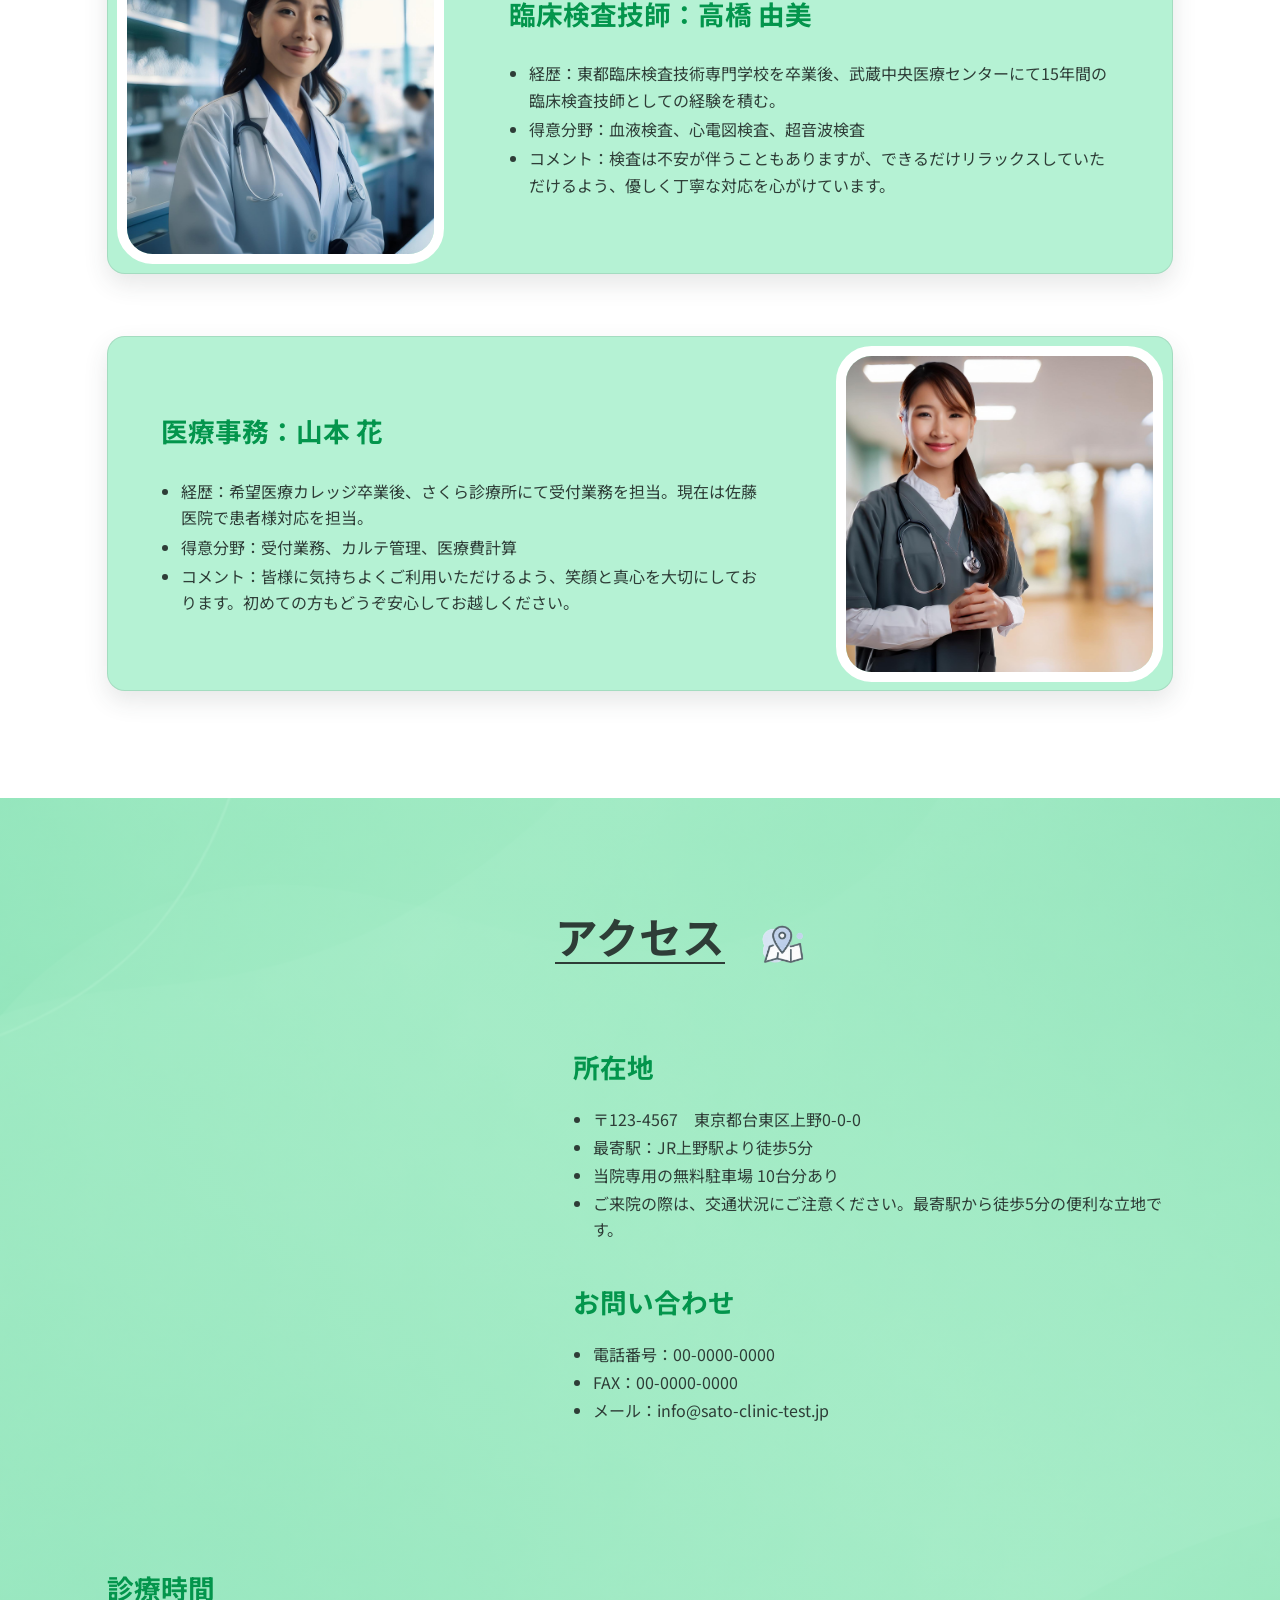
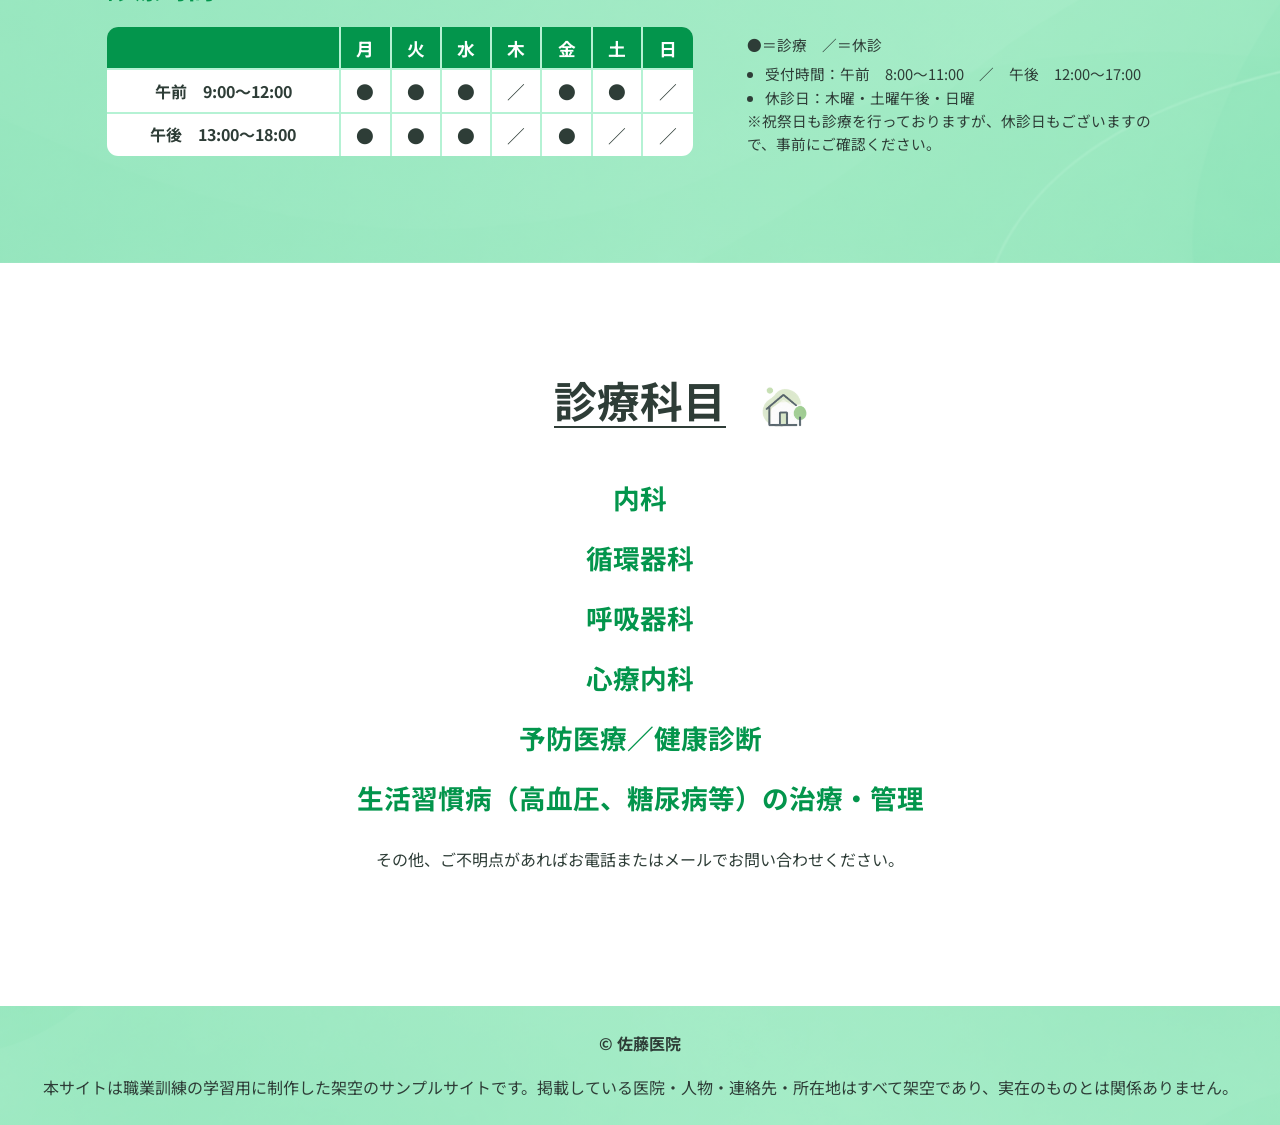
==== commit 7f2e90a0: "診療表追加" ====
--- a/index.html
+++ b/index.html
@@ -49,11 +49,17 @@
 
   <main id="main-content">
     <!-- ファーストビュー -->
-    <section id="top" class="hero" aria-label="佐藤医院のご紹介">
-      <img src="./assets/images/Hospital_Exterior/hospital_1.jpg" alt="青空の下に建つ佐藤医院の外観" fetchpriority="high"
-        decoding="async">
-      <h1>地域に根差した医療</h1>
-    </section>
+    <div class="hero-layout">
+      <section id="top" class="hero" aria-label="佐藤医院のご紹介">
+        <img src="./assets/images/Hospital_Exterior/hospital_1.jpg" alt="青空の下に建つ佐藤医院の外観" fetchpriority="high"
+          decoding="async">
+        <h1>地域に根ざした医療</h1>
+      </section>
+      <div class="hero-hours">
+        <img src="./assets/images/consultation-hours-reference.png" width="1310" height="308"
+          alt="診療時間。午前9:00〜12:00は月・火・水・金・土、午後13:00〜18:00は月・火・水・金に診療。木曜・土曜午後・日曜は休診。" decoding="async">
+      </div>
+    </div>
 
     <div class="gallery mobile-carousel" role="region" aria-label="診療と院内の様子（写真3枚）" tabindex="0">
       <figure id="gallery-photo-1" class="carousel-slide">
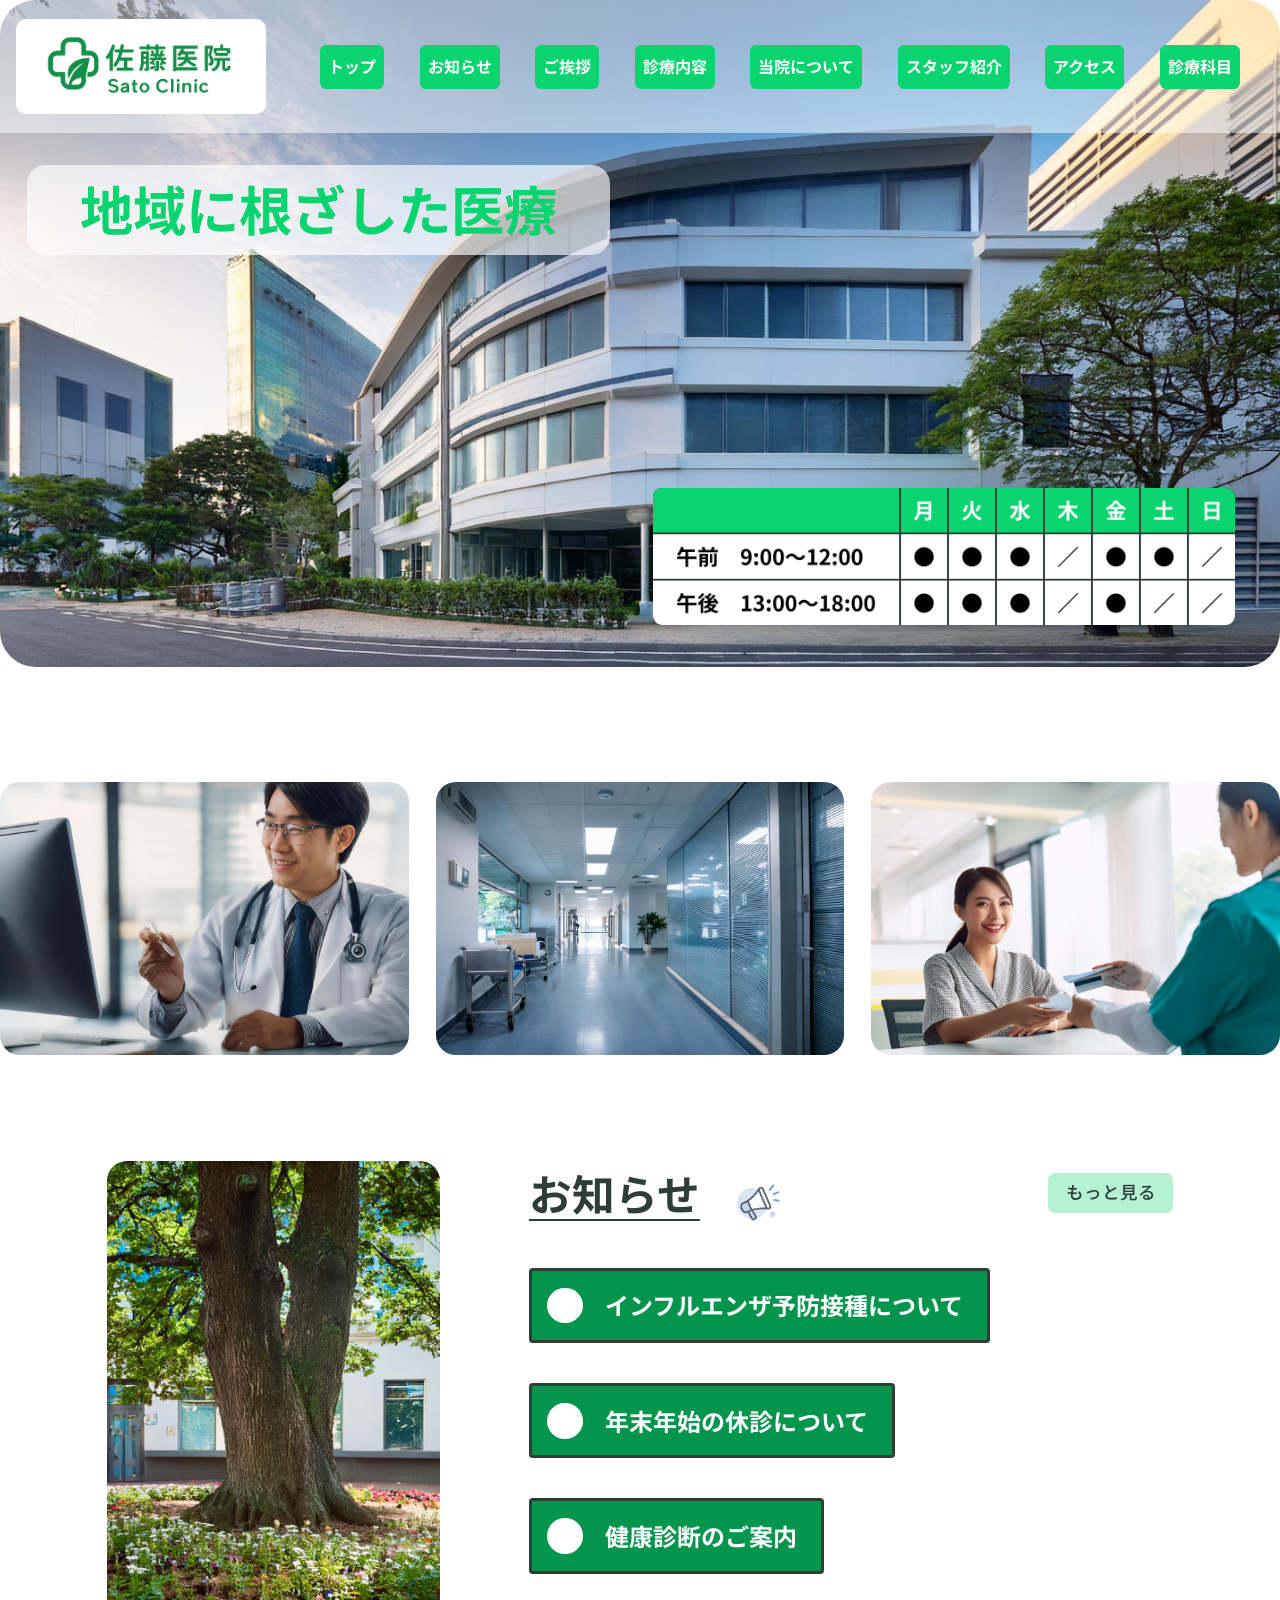
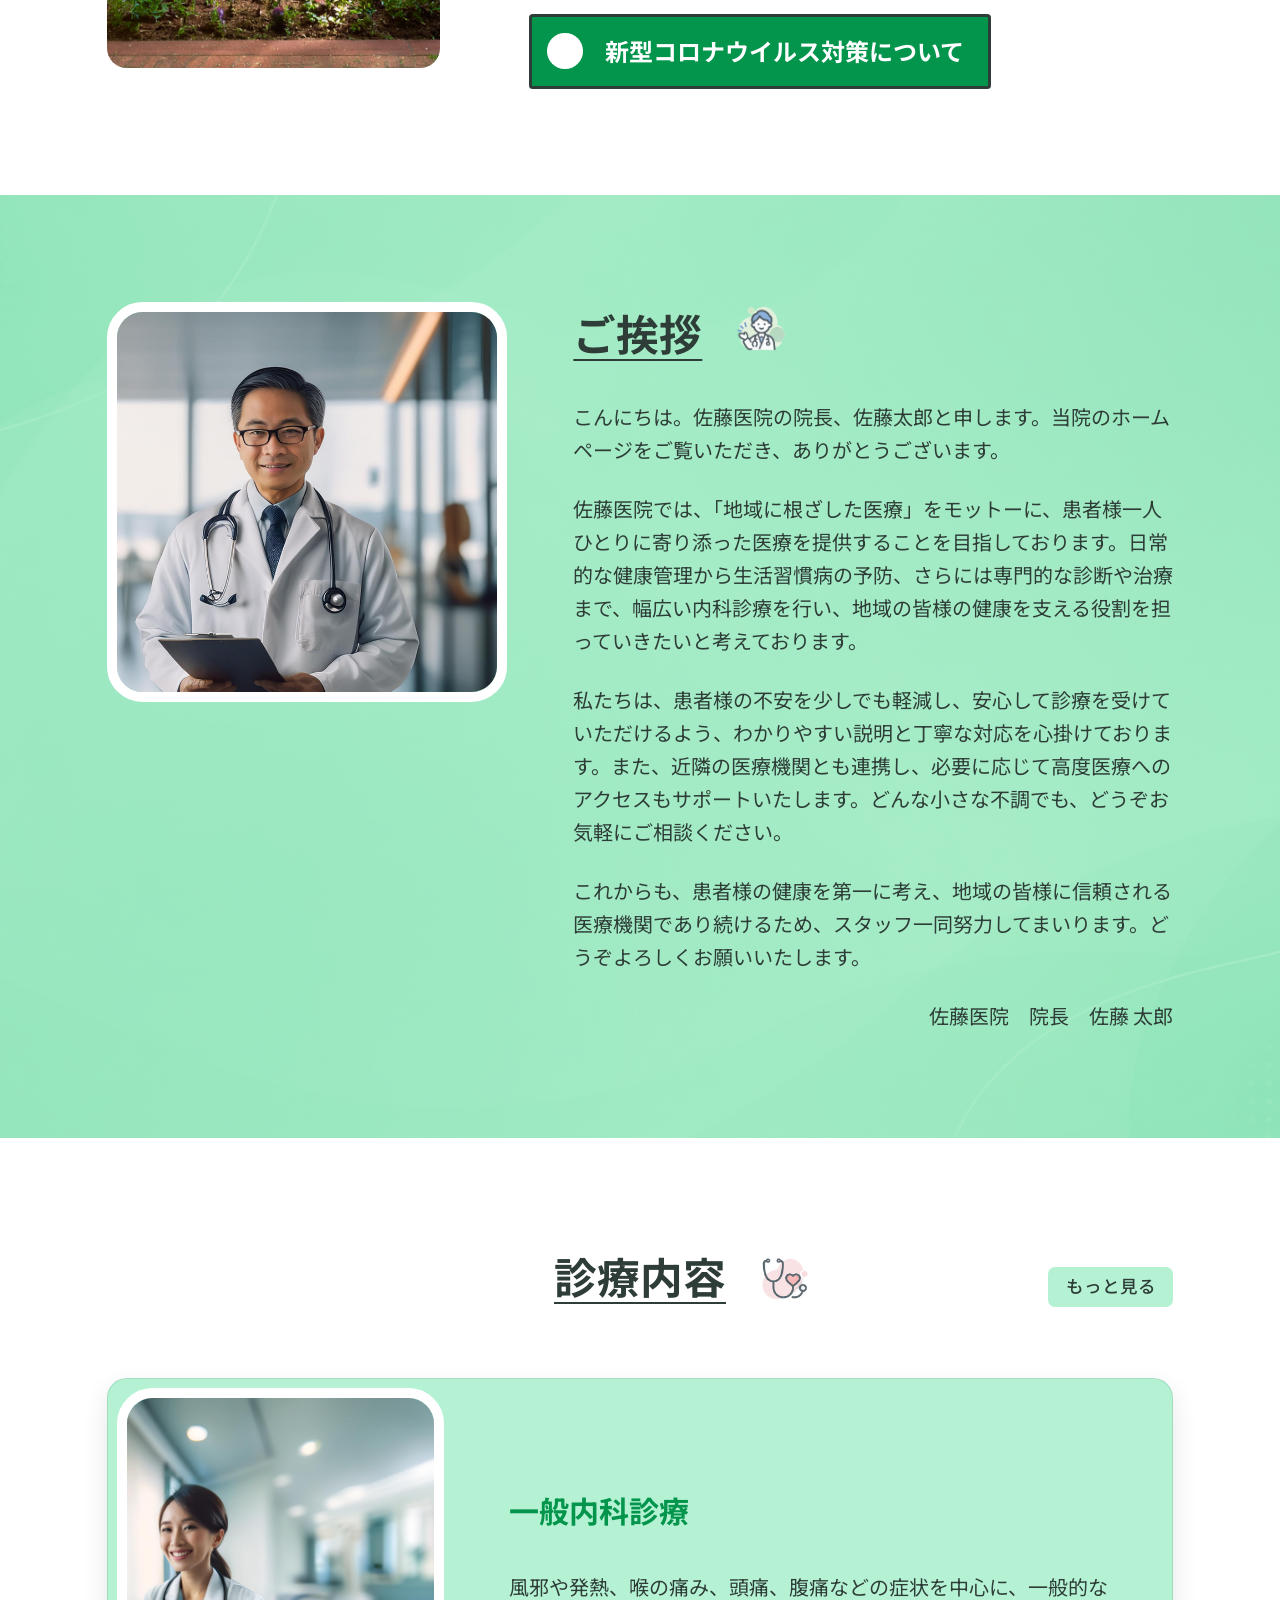
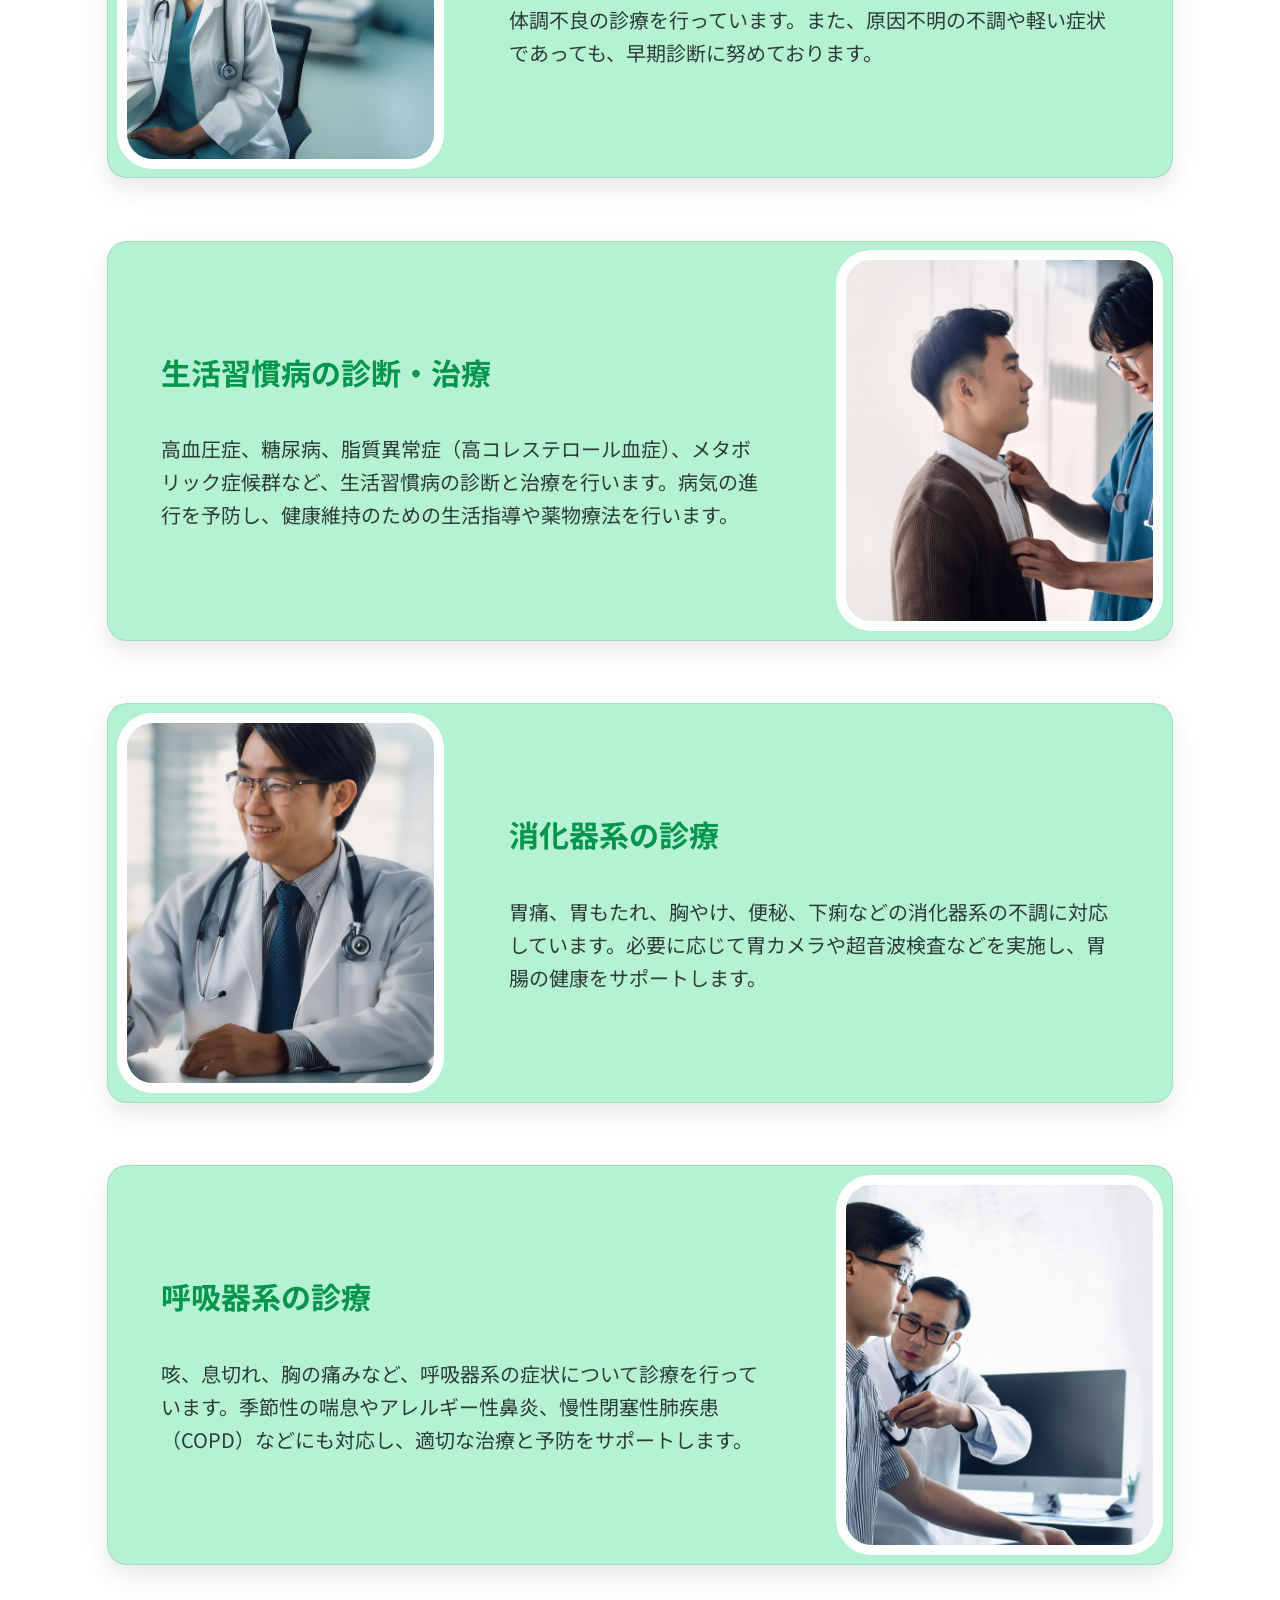
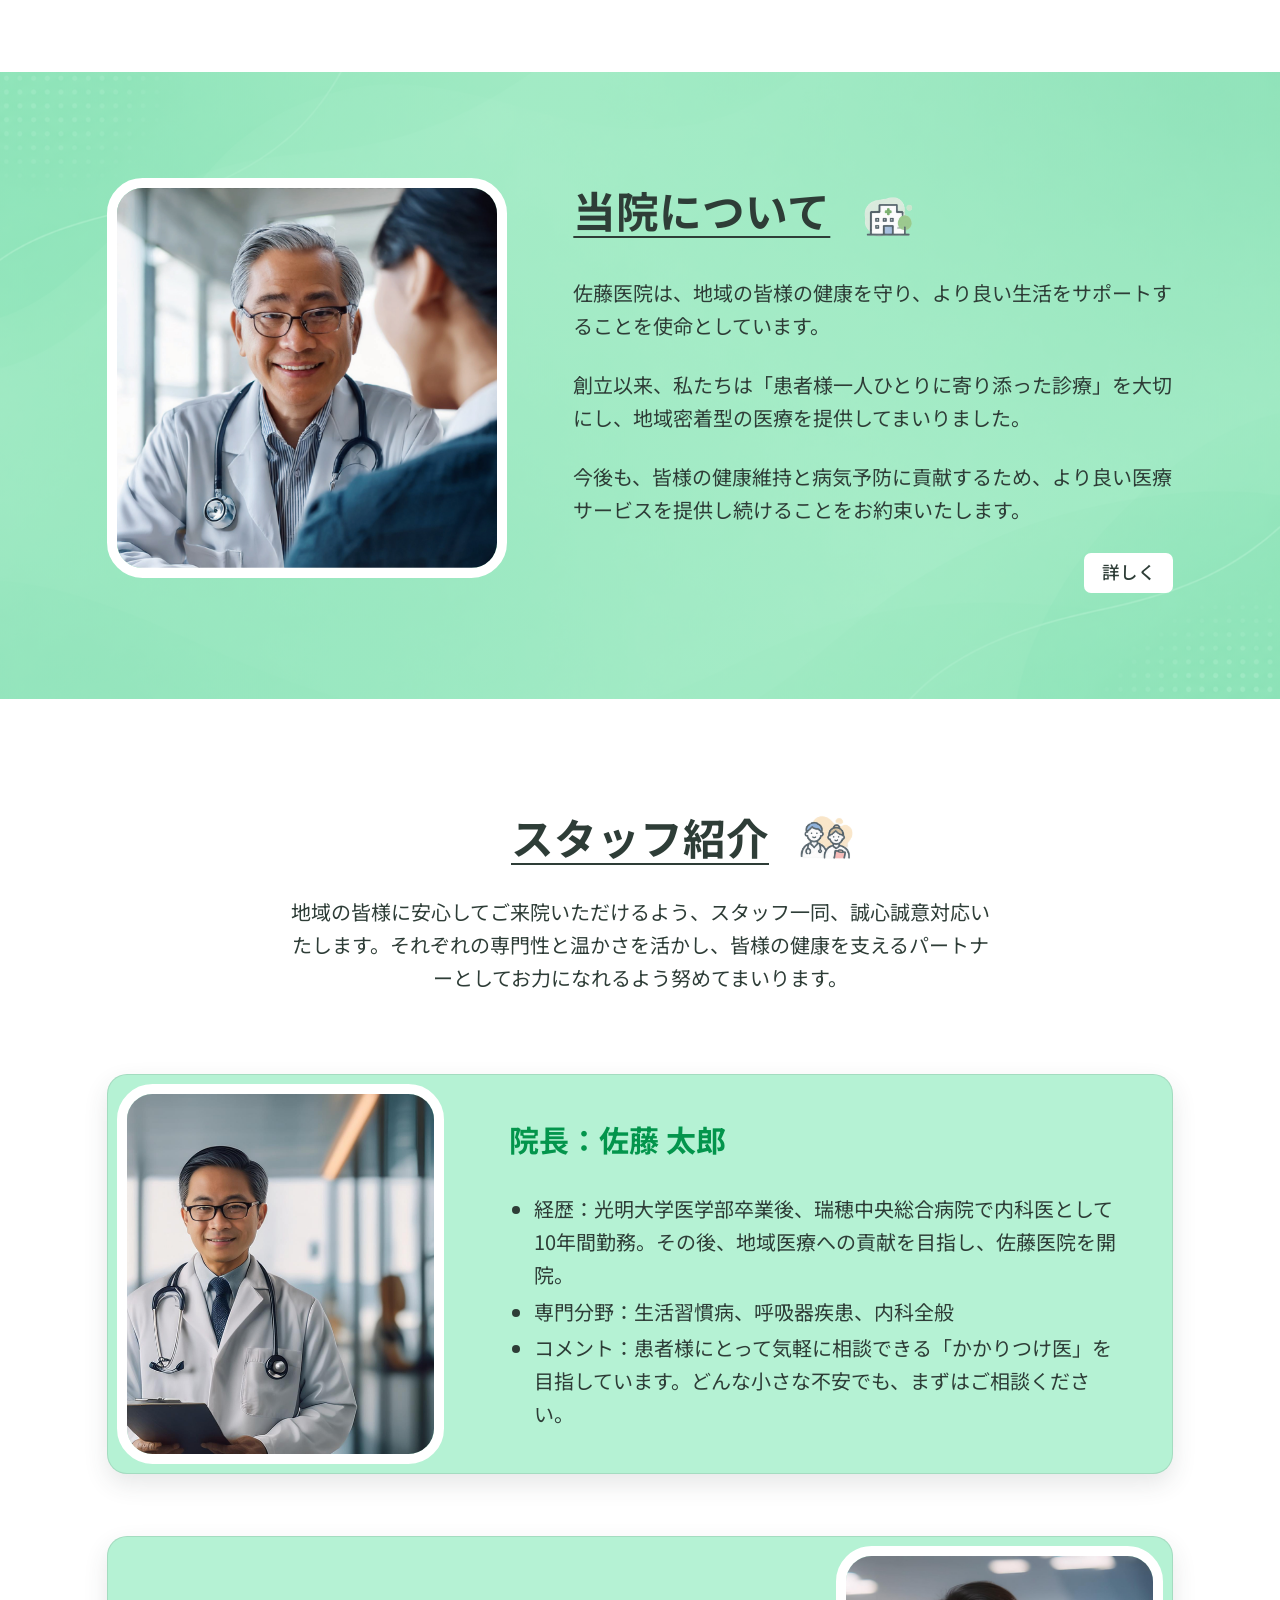
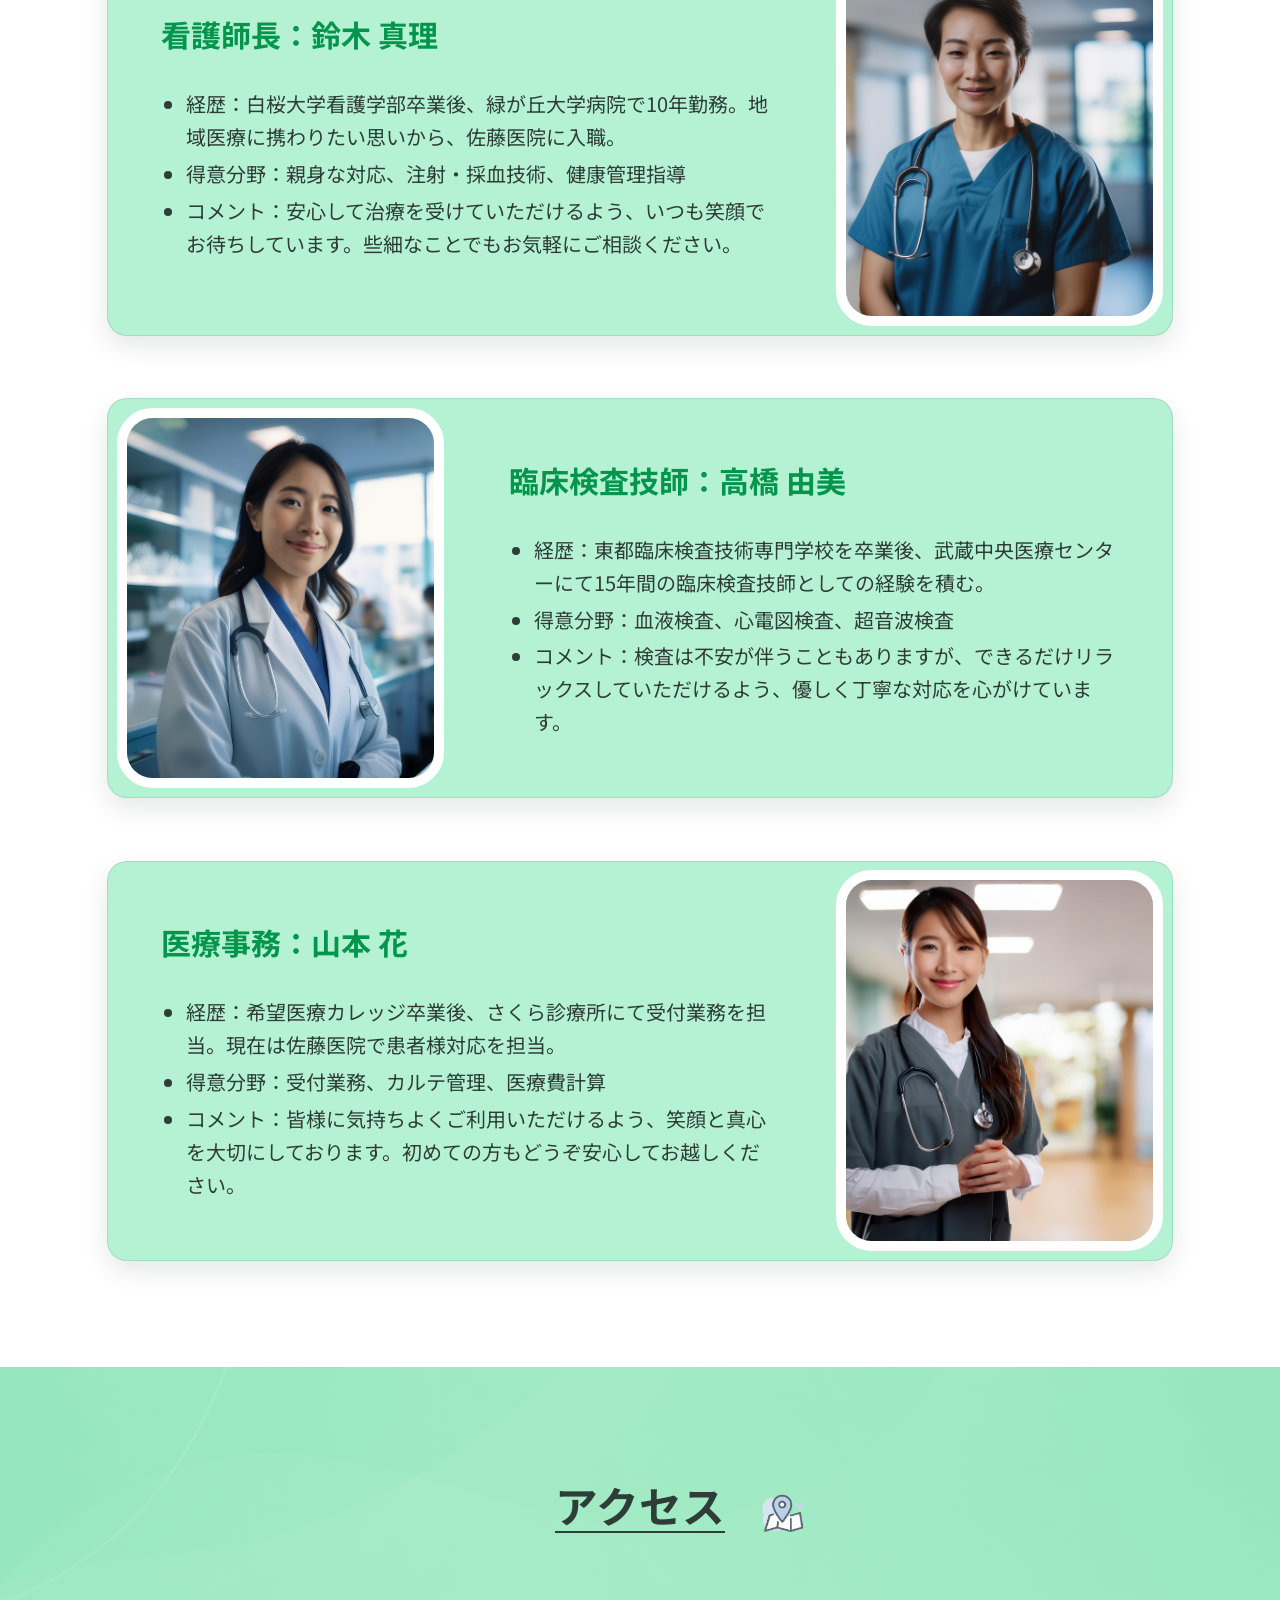
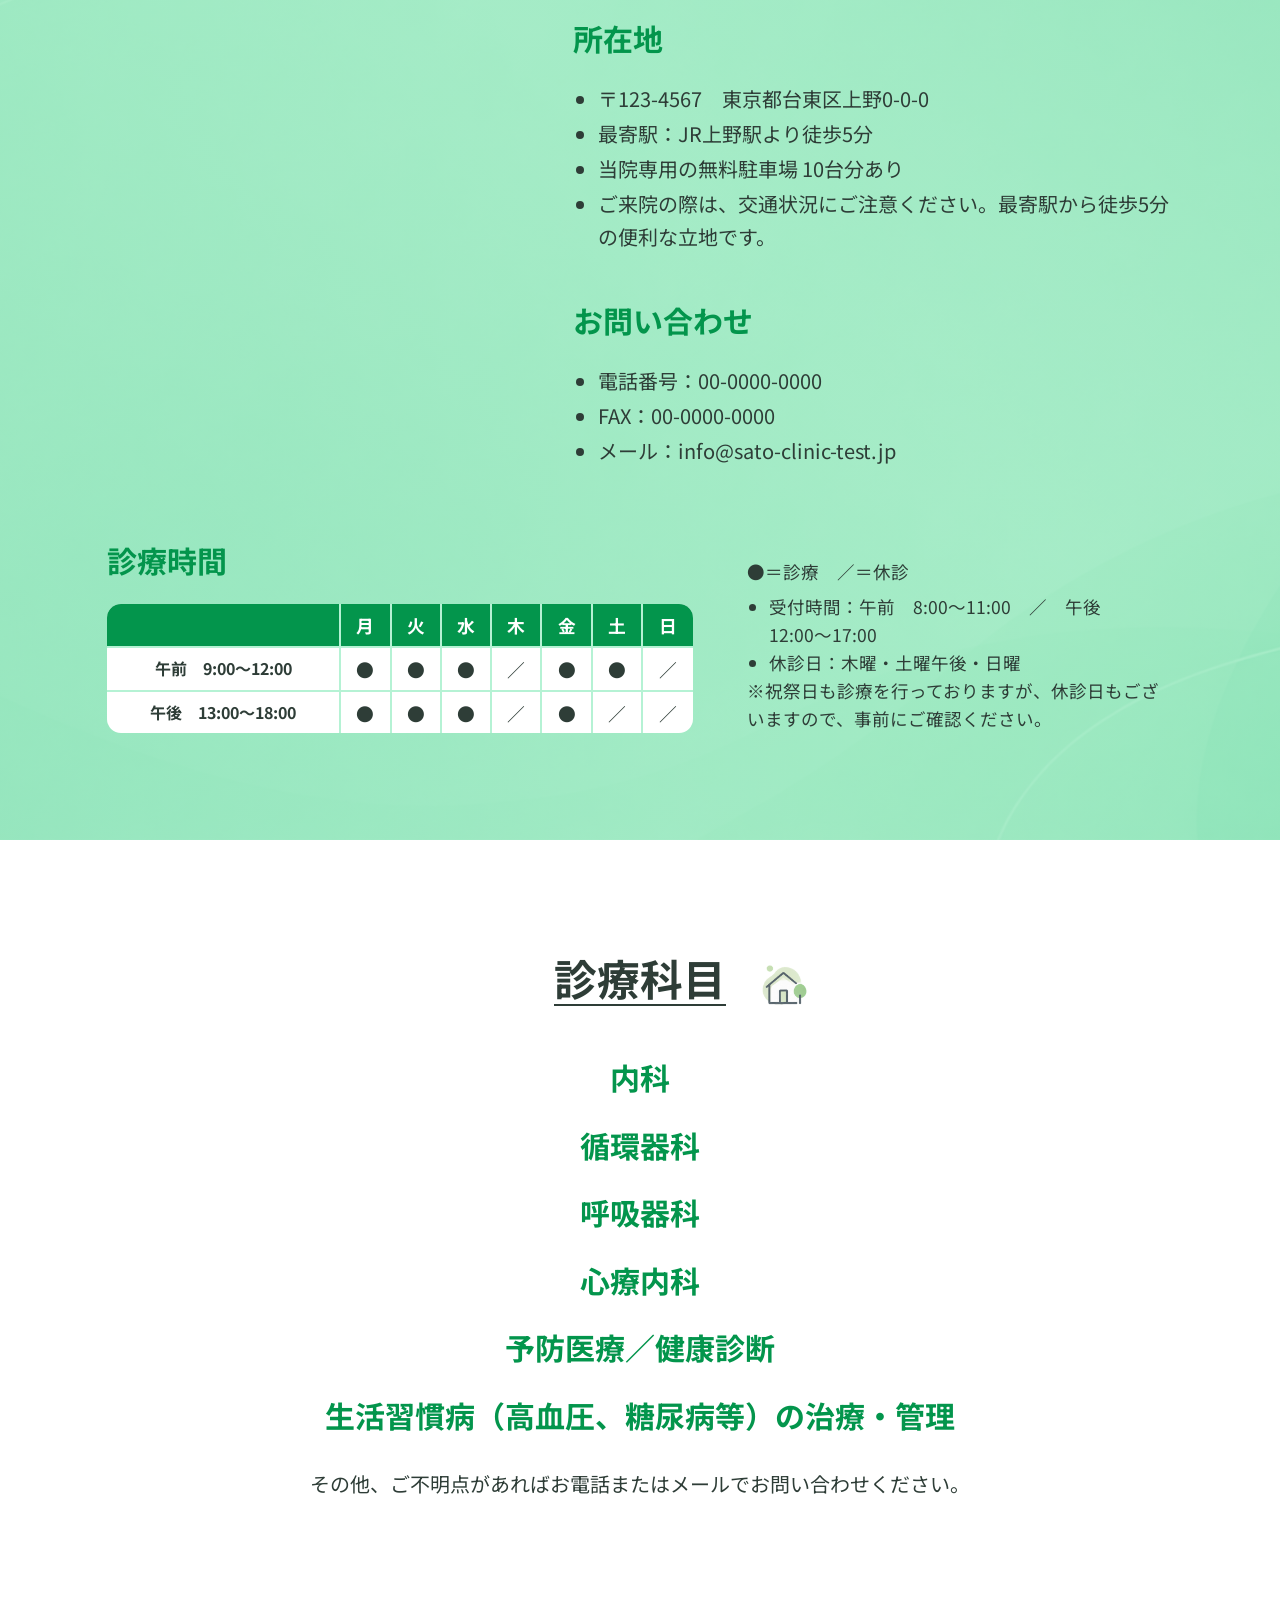
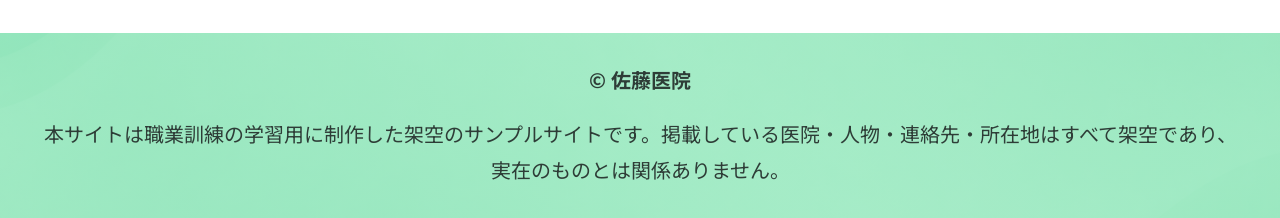
==== commit 7d56f65c: "微調整" ====
--- a/index.html
+++ b/index.html
@@ -29,10 +29,11 @@
         <li><a href="#departments">診療科目</a></li>
       </ul>
     </nav>
-    <details class="mobile-menu">
-      <summary class="menu-trigger"><span class="visually-hidden">メニューを開閉</span><span class="menu-bars"
-          aria-hidden="true"></span></summary>
-      <nav class="mobile-nav" aria-label="スマホ用メニュー">
+    <div class="mobile-menu">
+      <span class="menu-state" id="mobile-menu-open" aria-hidden="true"></span>
+      <a class="menu-trigger menu-open" href="#mobile-menu-open" aria-controls="mobile-navigation" aria-expanded="false"><span class="visually-hidden">メニューを開く</span><span class="menu-bars" aria-hidden="true"></span></a>
+      <a class="menu-trigger menu-close" href="#mobile-menu-closed" aria-controls="mobile-navigation" aria-expanded="true"><span class="visually-hidden">メニューを閉じる</span><span class="menu-bars" aria-hidden="true"></span></a>
+      <nav class="mobile-nav" id="mobile-navigation" aria-label="スマホ用メニュー">
         <ul>
           <li><a href="#top">トップ</a></li>
           <li><a href="#news">お知らせ</a></li>
@@ -44,7 +45,7 @@
           <li><a href="#departments">診療科目</a></li>
         </ul>
       </nav>
-    </details>
+    </div>
   </header>
 
   <main id="main-content">
